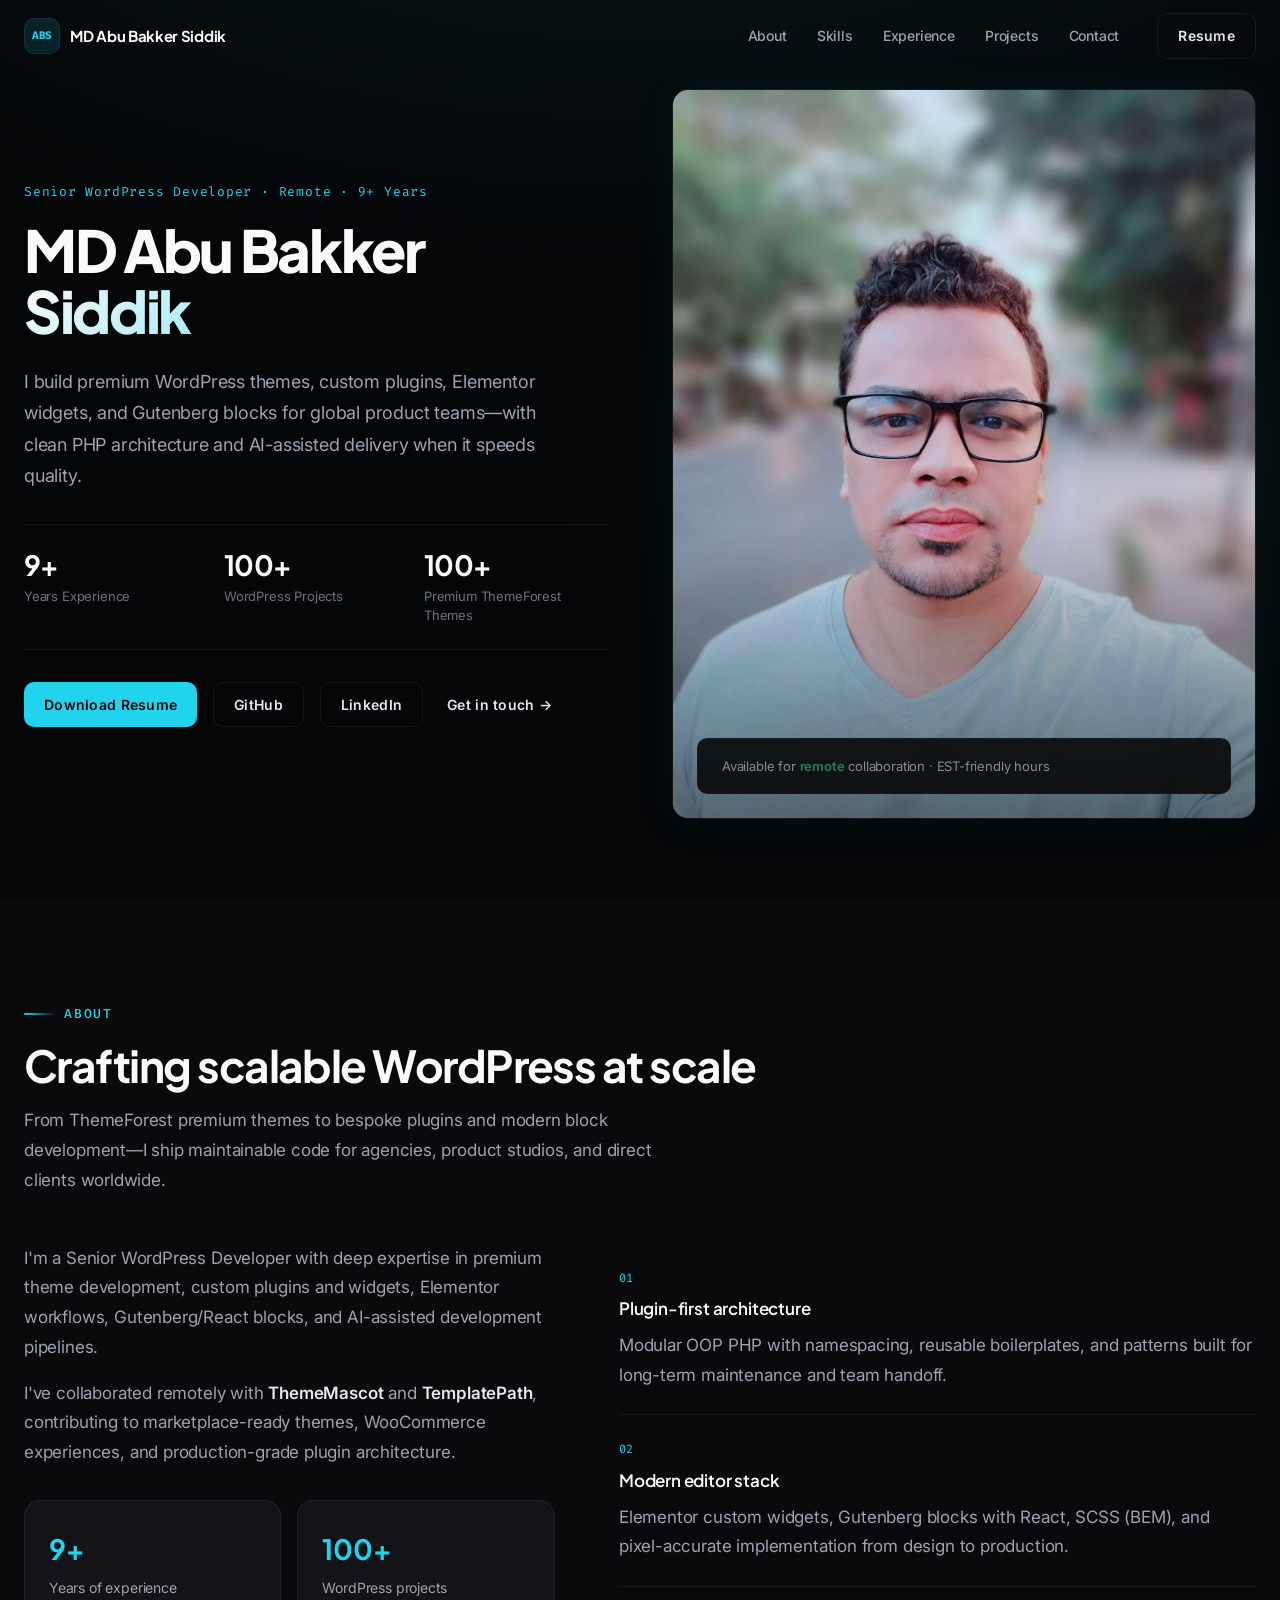
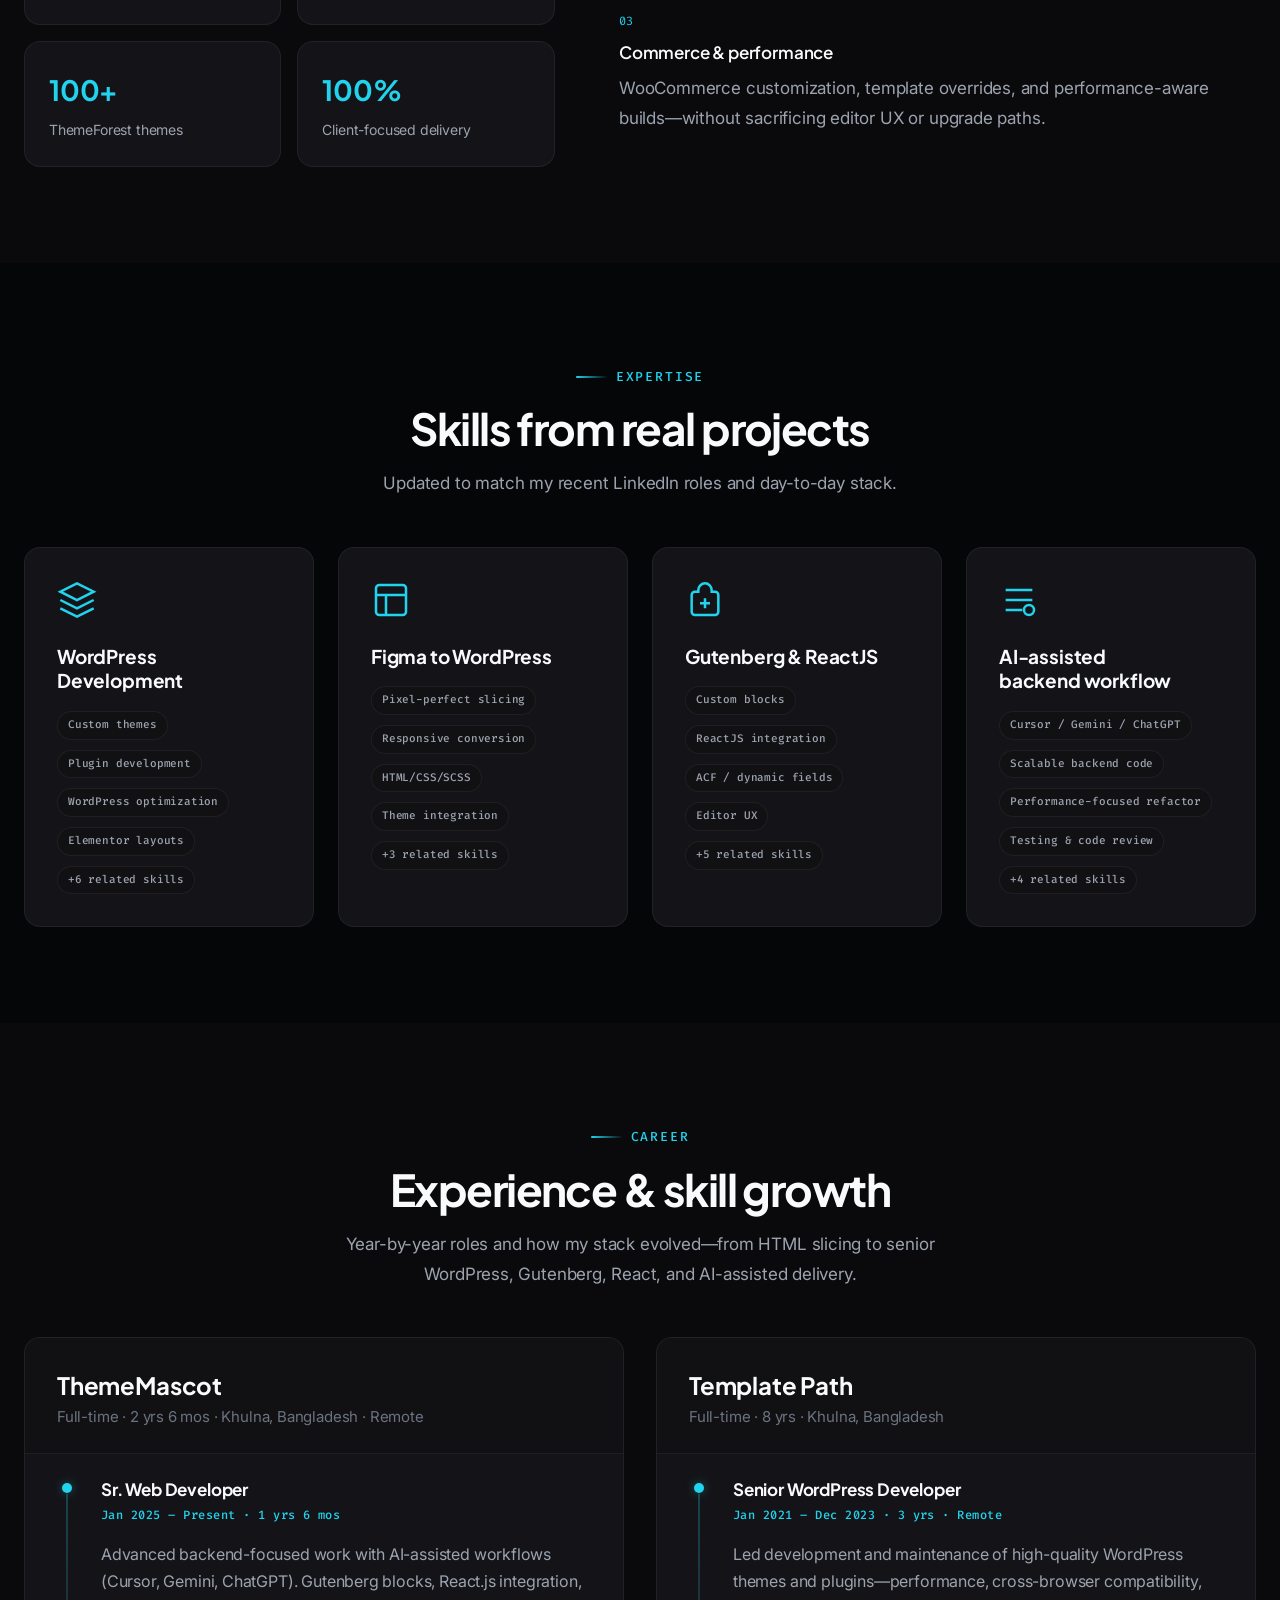
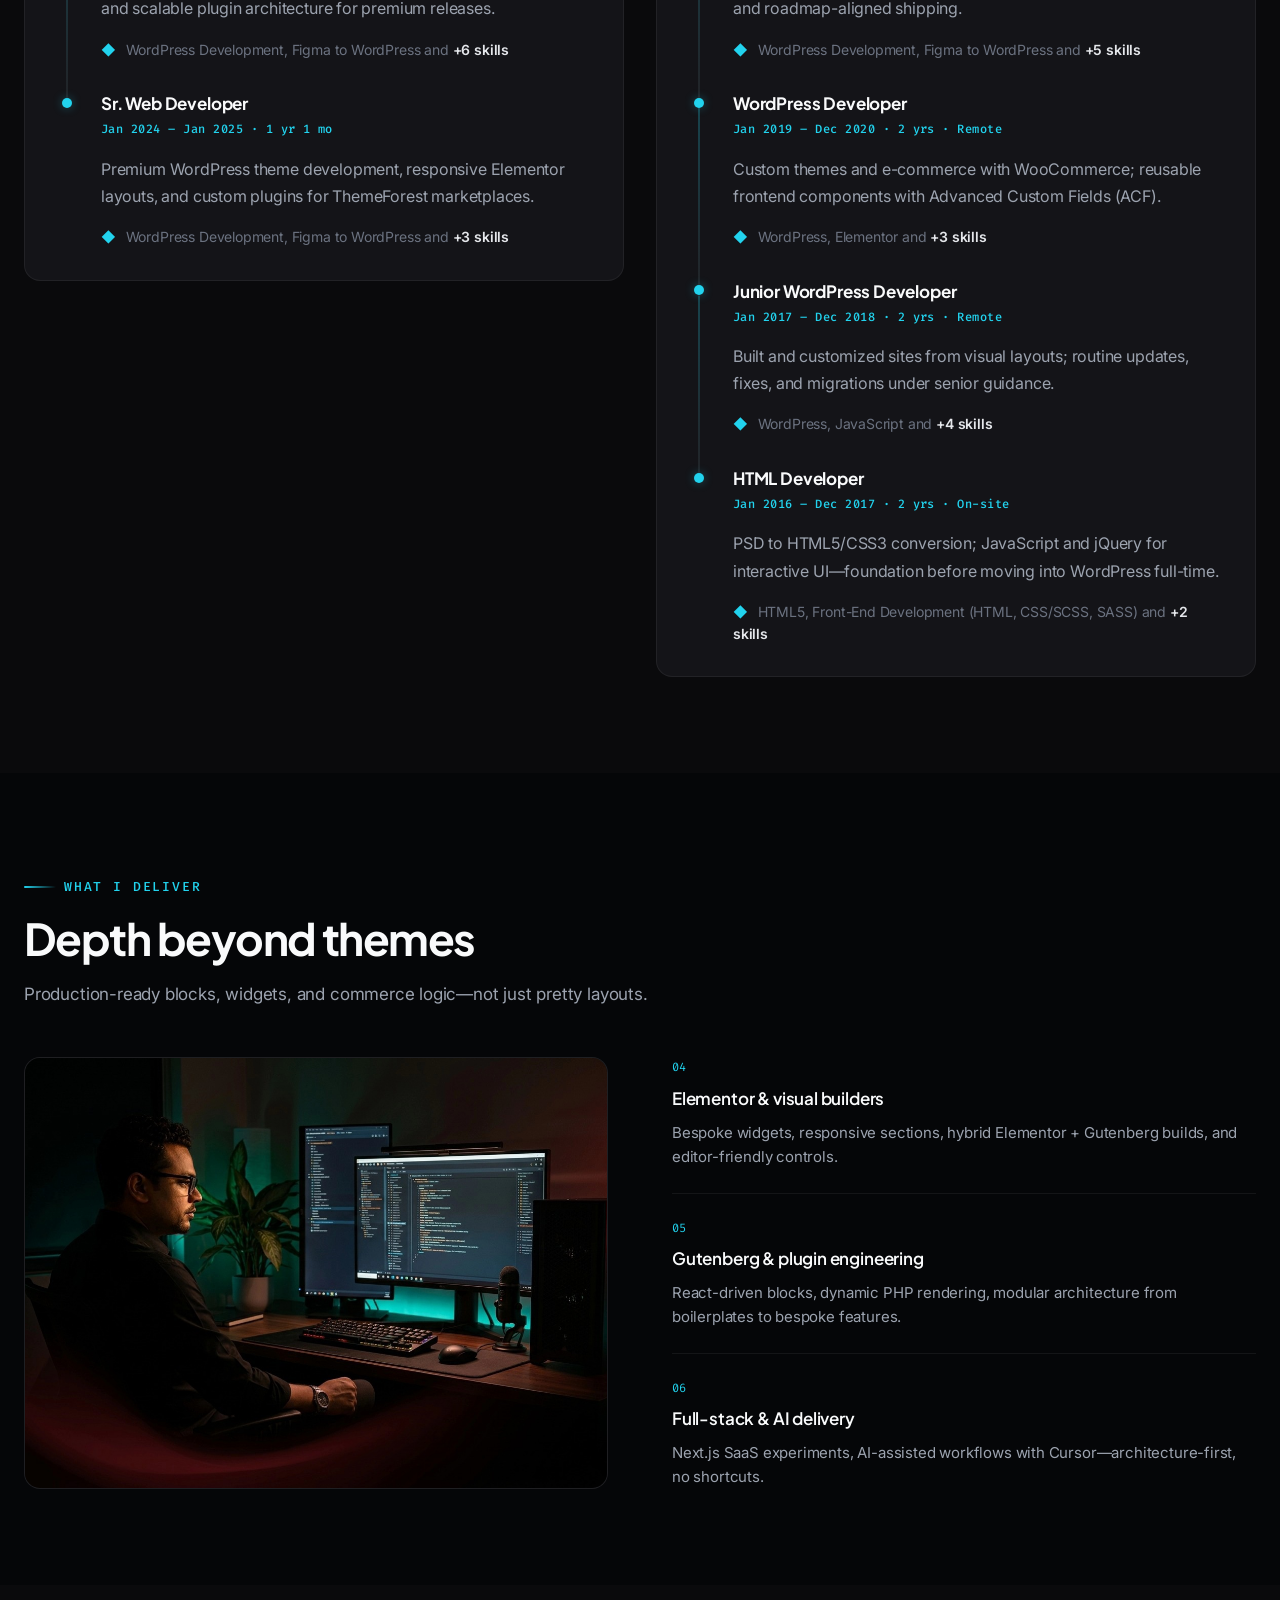
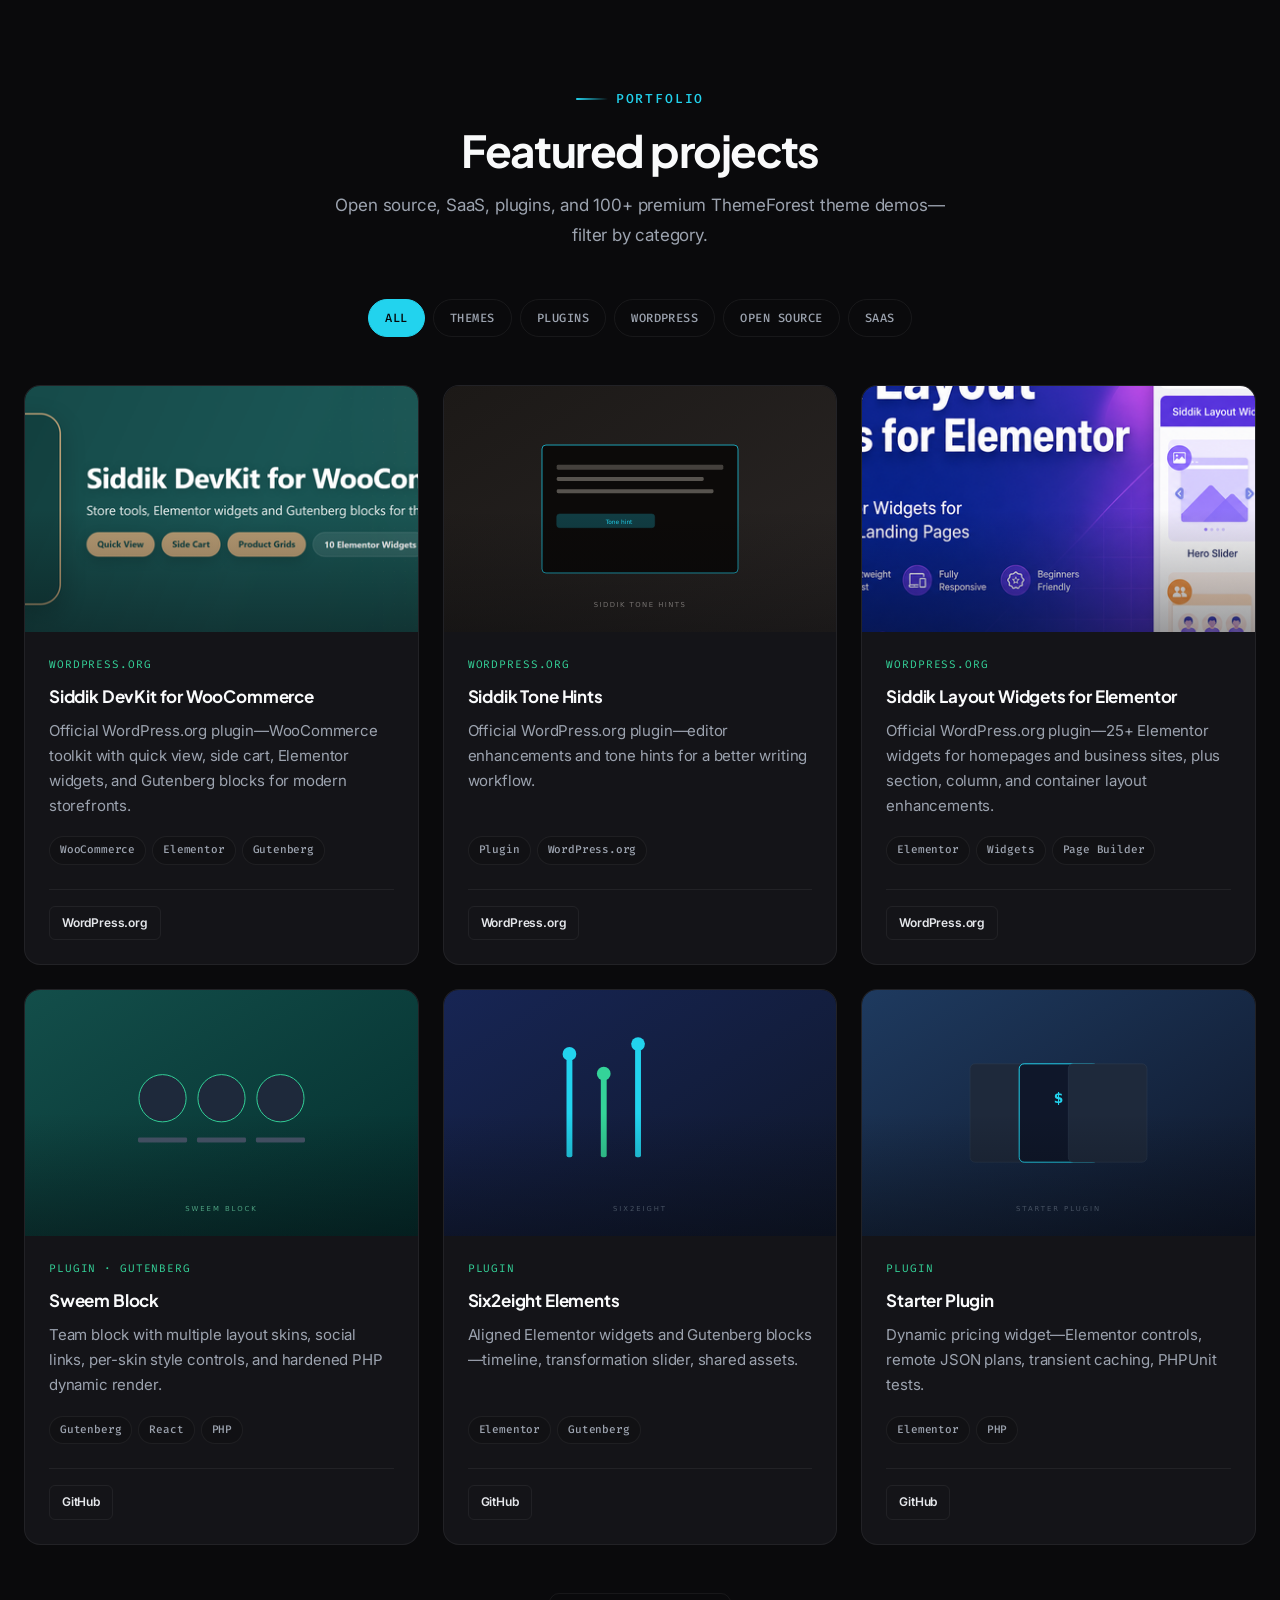
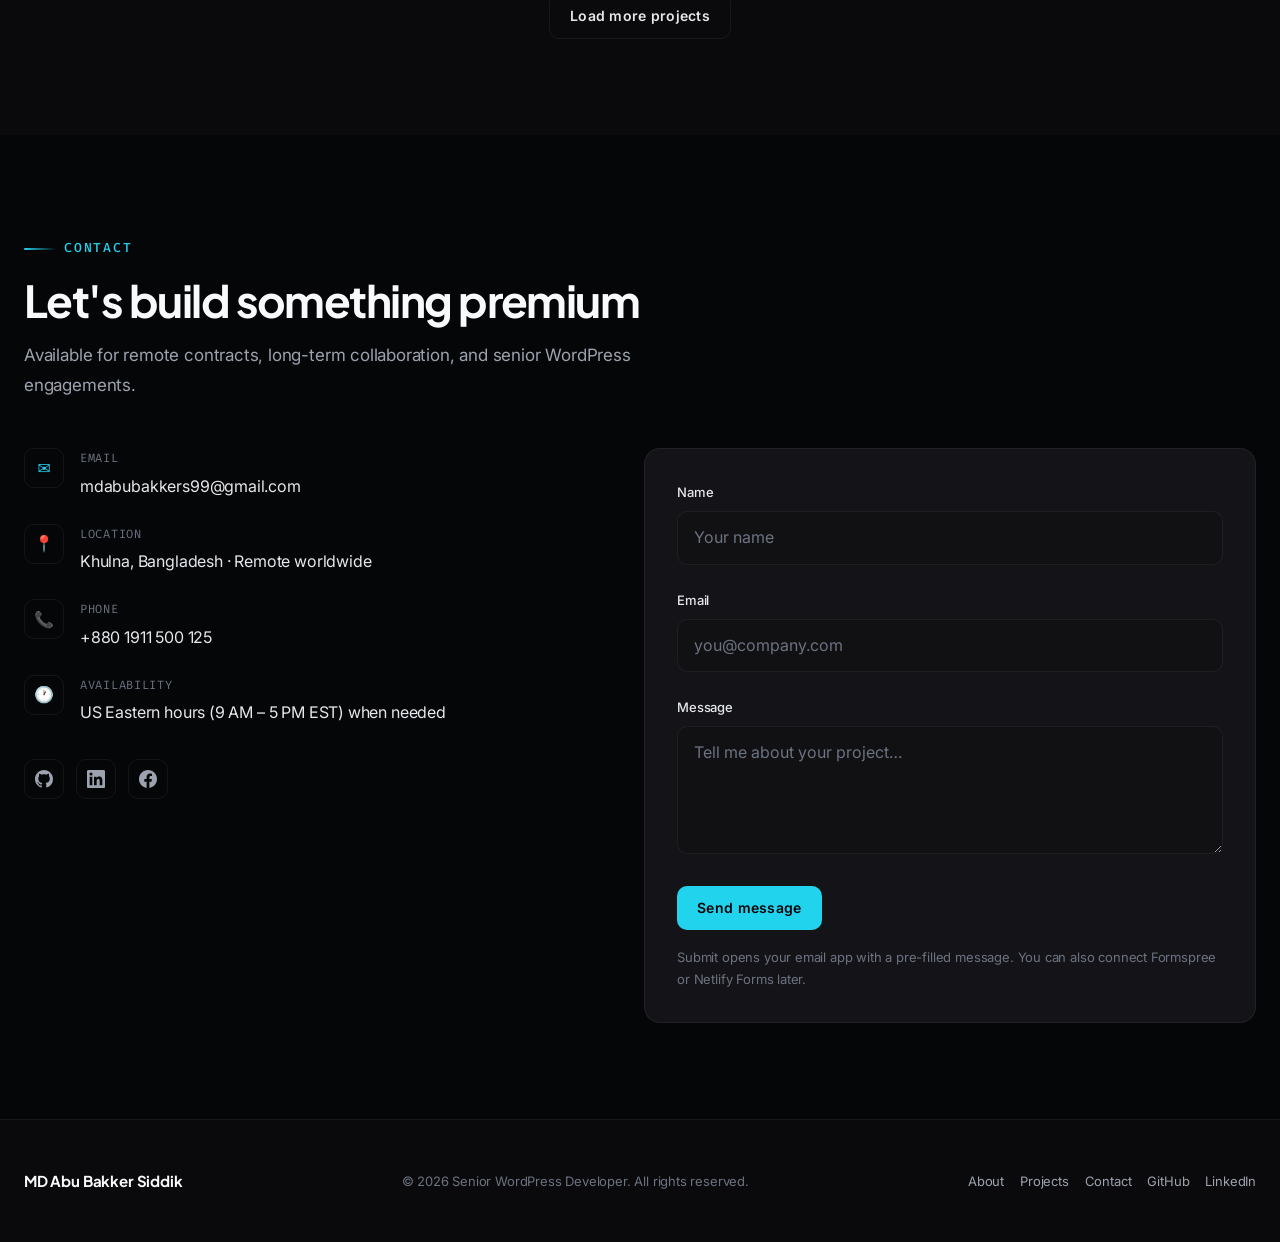
==== index.html @ f922fbb5 "ss" ====
<!DOCTYPE html>
<html lang="en">
<head>
  <meta charset="utf-8">
  <meta name="viewport" content="width=device-width, initial-scale=1">
  <meta name="description" content="MD Abu Bakker Siddik — Senior WordPress Developer with 9+ years experience. 100+ WordPress projects, 100+ Premium ThemeForest themes. Custom plugins, Elementor, Gutenberg, and AI-assisted workflows.">
  <title>MD Abu Bakker Siddik | Senior WordPress Developer</title>
  <link rel="icon" href="favicon.ico" sizes="32x32">
  <link rel="icon" href="assets/images/favicon.svg" type="image/svg+xml">
  <link rel="icon" href="assets/images/favicon-16.png" type="image/png" sizes="16x16">
  <link rel="icon" href="assets/images/favicon-32.png" type="image/png" sizes="32x32">
  <link rel="apple-touch-icon" href="assets/images/apple-touch-icon.png">
  <meta name="theme-color" content="#050608">

  <link rel="preconnect" href="https://fonts.googleapis.com">
  <link rel="preconnect" href="https://fonts.gstatic.com" crossorigin>
  <link href="https://fonts.googleapis.com/css2?family=Fira+Code:wght@400;500&family=Inter:wght@400;500;600;700&family=Plus+Jakarta+Sans:wght@600;700;800&display=swap" rel="stylesheet">

  <link href="assets/css/main.css" rel="stylesheet">
</head>
<body>

  <a href="#home" class="skip-link">Skip to content</a>

  <!-- Header -->
  <header class="site-header" id="site-header">
    <div class="container site-header__inner">
      <a href="#home" class="site-logo" aria-label="Home">
        <span class="site-logo__mark">ABS</span>
        <span class="site-logo__text">MD Abu Bakker Siddik</span>
      </a>

      <nav class="site-nav" id="site-nav" aria-label="Primary">
        <a href="#about" class="site-nav__link">About</a>
        <a href="#skills" class="site-nav__link">Skills</a>
        <a href="#experience" class="site-nav__link">Experience</a>
        <a href="#projects" class="site-nav__link">Projects</a>
        <a href="#contact" class="site-nav__link">Contact</a>
      </nav>

      <div class="site-header__actions">
        <a href="https://drive.google.com/file/d/18WDsPF3lMZN12eGSbxUBbyrsyRGCMiBX/view?usp=sharing" class="btn btn--outline site-header__resume" target="_blank" rel="noopener noreferrer">Resume</a>
        <button type="button" class="nav-toggle" id="nav-toggle" aria-label="Open menu" aria-expanded="false" aria-controls="mobile-nav">
          <span></span>
          <span></span>
          <span></span>
        </button>
      </div>
    </div>
  </header>

  <!-- Mobile navigation -->
  <div class="mobile-nav" id="mobile-nav" aria-hidden="true">
    <div class="mobile-nav__backdrop" id="mobile-nav-backdrop"></div>
    <nav class="mobile-nav__panel" aria-label="Mobile">
      <ul class="mobile-nav__list">
        <li><a href="#home" class="mobile-nav__link">Home</a></li>
        <li><a href="#about" class="mobile-nav__link">About</a></li>
        <li><a href="#skills" class="mobile-nav__link">Skills</a></li>
        <li><a href="#experience" class="mobile-nav__link">Experience</a></li>
        <li><a href="#projects" class="mobile-nav__link">Projects</a></li>
        <li><a href="#contact" class="mobile-nav__link">Contact</a></li>
      </ul>
      <div class="mobile-nav__cta">
        <a href="https://drive.google.com/file/d/18WDsPF3lMZN12eGSbxUBbyrsyRGCMiBX/view?usp=sharing" class="btn btn--primary" style="width:100%" target="_blank" rel="noopener noreferrer">Download Resume</a>
      </div>
    </nav>
  </div>

  <main>
    <!-- Hero -->
    <section class="hero section" id="home">
      <div class="container hero__grid">
        <div class="hero__content">
          <p class="hero__eyebrow">Senior WordPress Developer · Remote · 9+ Years</p>
          <h1 class="hero__title">
            MD Abu Bakker
            <span class="hero__title-accent">Siddik</span>
          </h1>
          <p class="hero__lead">
            I build premium WordPress themes, custom plugins, Elementor widgets, and Gutenberg blocks for global product teams—with clean PHP architecture and AI-assisted delivery when it speeds quality.
          </p>

          <div class="hero__stats" role="list">
            <div class="hero__stat" role="listitem">
              <div class="hero__stat-value">9+</div>
              <div class="hero__stat-label">Years Experience</div>
            </div>
            <div class="hero__stat" role="listitem">
              <div class="hero__stat-value">100+</div>
              <div class="hero__stat-label">WordPress Projects</div>
            </div>
            <div class="hero__stat" role="listitem">
              <div class="hero__stat-value">100+</div>
              <div class="hero__stat-label">Premium ThemeForest Themes</div>
            </div>
          </div>

          <div class="btn-group">
            <a href="https://drive.google.com/file/d/18WDsPF3lMZN12eGSbxUBbyrsyRGCMiBX/view?usp=sharing" class="btn btn--primary" target="_blank" rel="noopener noreferrer">Download Resume</a>
            <a href="https://github.com/Md-Abu-Bakker-Siddik" class="btn btn--outline" target="_blank" rel="noopener noreferrer">GitHub</a>
            <a href="https://www.linkedin.com/in/md-abu-bakker-siddik/" class="btn btn--outline" target="_blank" rel="noopener noreferrer">LinkedIn</a>
            <a href="#contact" class="btn btn--ghost">Get in touch →</a>
          </div>
        </div>

        <div class="hero__visual">
          <div class="hero__image-wrap">
            <img
              class="hero__image"
              src="assets/images/banner/md-abu-bakker-photo.png"
              alt="MD Abu Bakker Siddik — Senior WordPress Developer"
              width="480"
              height="600"
              fetchpriority="high"
            >
            <div class="hero__badge">
              Available for <strong>remote</strong> collaboration · EST-friendly hours
            </div>
          </div>
        </div>
      </div>
    </section>

    <!-- About -->
    <section class="section section--alt" id="about">
      <div class="container">
        <header class="section-header">
          <span class="section-eyebrow">About</span>
          <h2 class="section-title">Crafting scalable WordPress at scale</h2>
          <p class="section-desc">
            From ThemeForest premium themes to bespoke plugins and modern block development—I ship maintainable code for agencies, product studios, and direct clients worldwide.
          </p>
        </header>

        <div class="about-grid">
          <div>
            <p>
              I'm a Senior WordPress Developer with deep expertise in premium theme development, custom plugins and widgets, Elementor workflows, Gutenberg/React blocks, and AI-assisted development pipelines.
            </p>
            <p class="about-grid__para">
              I've collaborated remotely with <strong>ThemeMascot</strong> and <strong>TemplatePath</strong>, contributing to marketplace-ready themes, WooCommerce experiences, and production-grade plugin architecture.
            </p>
            <div class="about-stats">
              <div class="stat-card">
                <div class="stat-card__value">9+</div>
                <div class="stat-card__label">Years of experience</div>
              </div>
              <div class="stat-card">
                <div class="stat-card__value">100+</div>
                <div class="stat-card__label">WordPress projects</div>
              </div>
              <div class="stat-card">
                <div class="stat-card__value">100+</div>
                <div class="stat-card__label">ThemeForest themes</div>
              </div>
              <div class="stat-card">
                <div class="stat-card__value">100%</div>
                <div class="stat-card__label">Client-focused delivery</div>
              </div>
            </div>
          </div>

          <div class="value-list">
            <article class="value-item">
              <div class="value-item__num">01</div>
              <h3 class="value-item__title">Plugin-first architecture</h3>
              <p class="value-item__text">Modular OOP PHP with namespacing, reusable boilerplates, and patterns built for long-term maintenance and team handoff.</p>
            </article>
            <article class="value-item">
              <div class="value-item__num">02</div>
              <h3 class="value-item__title">Modern editor stack</h3>
              <p class="value-item__text">Elementor custom widgets, Gutenberg blocks with React, SCSS (BEM), and pixel-accurate implementation from design to production.</p>
            </article>
            <article class="value-item">
              <div class="value-item__num">03</div>
              <h3 class="value-item__title">Commerce & performance</h3>
              <p class="value-item__text">WooCommerce customization, template overrides, and performance-aware builds—without sacrificing editor UX or upgrade paths.</p>
            </article>
          </div>
        </div>
      </div>
    </section>

    <!-- Skills -->
    <section class="section" id="skills">
      <div class="container">
        <header class="section-header section-header--center">
          <span class="section-eyebrow">Expertise</span>
          <h2 class="section-title">Skills from real projects</h2>
          <p class="section-desc">Updated to match my recent LinkedIn roles and day-to-day stack.</p>
        </header>

        <div class="skills-grid">
          <article class="skill-card">
            <svg class="skill-card__icon" viewBox="0 0 24 24" fill="none" stroke="currentColor" stroke-width="1.5" aria-hidden="true"><path d="M12 2L2 7l10 5 10-5-10-5zM2 17l10 5 10-5M2 12l10 5 10-5"/></svg>
            <h3 class="skill-card__title">WordPress Development</h3>
            <ul class="skill-card__tags">
              <li><span class="tag">Custom themes</span></li>
              <li><span class="tag">Plugin development</span></li>
              <li><span class="tag">WordPress optimization</span></li>
              <li><span class="tag">Elementor layouts</span></li>
              <li><span class="tag">+6 related skills</span></li>
            </ul>
          </article>

          <article class="skill-card">
            <svg class="skill-card__icon" viewBox="0 0 24 24" fill="none" stroke="currentColor" stroke-width="1.5" aria-hidden="true"><rect x="3" y="3" width="18" height="18" rx="2"/><path d="M3 9h18M9 21V9"/></svg>
            <h3 class="skill-card__title">Figma to WordPress</h3>
            <ul class="skill-card__tags">
              <li><span class="tag">Pixel-perfect slicing</span></li>
              <li><span class="tag">Responsive conversion</span></li>
              <li><span class="tag">HTML/CSS/SCSS</span></li>
              <li><span class="tag">Theme integration</span></li>
              <li><span class="tag">+3 related skills</span></li>
            </ul>
          </article>

          <article class="skill-card">
            <svg class="skill-card__icon" viewBox="0 0 24 24" fill="none" stroke="currentColor" stroke-width="1.5" aria-hidden="true"><path d="M12 2a4 4 0 014 4v1h2a2 2 0 012 2v10a2 2 0 01-2 2H6a2 2 0 01-2-2V9a2 2 0 012-2h2V6a4 4 0 014-4z"/><path d="M9 14h6M12 11v6"/></svg>
            <h3 class="skill-card__title">Gutenberg & ReactJS</h3>
            <ul class="skill-card__tags">
              <li><span class="tag">Custom blocks</span></li>
              <li><span class="tag">ReactJS integration</span></li>
              <li><span class="tag">ACF / dynamic fields</span></li>
              <li><span class="tag">Editor UX</span></li>
              <li><span class="tag">+5 related skills</span></li>
            </ul>
          </article>

          <article class="skill-card">
            <svg class="skill-card__icon" viewBox="0 0 24 24" fill="none" stroke="currentColor" stroke-width="1.5" aria-hidden="true"><path d="M4 6h16M4 12h16M4 18h10"/><circle cx="18" cy="18" r="3"/></svg>
            <h3 class="skill-card__title">AI-assisted backend workflow</h3>
            <ul class="skill-card__tags">
              <li><span class="tag">Cursor / Gemini / ChatGPT</span></li>
              <li><span class="tag">Scalable backend code</span></li>
              <li><span class="tag">Performance-focused refactor</span></li>
              <li><span class="tag">Testing & code review</span></li>
              <li><span class="tag">+4 related skills</span></li>
            </ul>
          </article>
        </div>
      </div>
    </section>

    <!-- Experience -->
    <section class="section section--alt" id="experience">
      <div class="container">
        <header class="section-header section-header--center">
          <span class="section-eyebrow">Career</span>
          <h2 class="section-title">Experience &amp; skill growth</h2>
          <p class="section-desc">Year-by-year roles and how my stack evolved—from HTML slicing to senior WordPress, Gutenberg, React, and AI-assisted delivery.</p>
        </header>

        <div class="career-timeline">
          <article class="career-org">
            <header class="career-org__head">
              <h3 class="career-org__name">ThemeMascot</h3>
              <p class="career-org__summary">Full-time · 2 yrs 6 mos · Khulna, Bangladesh · Remote</p>
            </header>
            <div class="career-roles">
              <article class="career-role">
                <span class="career-role__marker" aria-hidden="true"></span>
                <div class="career-role__content">
                  <h4 class="career-role__title">Sr. Web Developer</h4>
                  <p class="career-role__dates">Jan 2025 – Present · 1 yrs 6 mos</p>
                  <p class="career-role__desc">Advanced backend-focused work with AI-assisted workflows (Cursor, Gemini, ChatGPT). Gutenberg blocks, React.js integration, and scalable plugin architecture for premium releases.</p>
                  <p class="career-role__skills"><span class="career-role__skills-mark" aria-hidden="true">◆</span> WordPress Development, Figma to WordPress and <strong>+6 skills</strong></p>
                </div>
              </article>
              <article class="career-role">
                <span class="career-role__marker" aria-hidden="true"></span>
                <div class="career-role__content">
                  <h4 class="career-role__title">Sr. Web Developer</h4>
                  <p class="career-role__dates">Jan 2024 – Jan 2025 · 1 yr 1 mo</p>
                  <p class="career-role__desc">Premium WordPress theme development, responsive Elementor layouts, and custom plugins for ThemeForest marketplaces.</p>
                  <p class="career-role__skills"><span class="career-role__skills-mark" aria-hidden="true">◆</span> WordPress Development, Figma to WordPress and <strong>+3 skills</strong></p>
                </div>
              </article>
            </div>
          </article>

          <article class="career-org">
            <header class="career-org__head">
              <h3 class="career-org__name">Template Path</h3>
              <p class="career-org__summary">Full-time · 8 yrs · Khulna, Bangladesh</p>
            </header>
            <div class="career-roles">
              <article class="career-role">
                <span class="career-role__marker" aria-hidden="true"></span>
                <div class="career-role__content">
                  <h4 class="career-role__title">Senior WordPress Developer</h4>
                  <p class="career-role__dates">Jan 2021 – Dec 2023 · 3 yrs · Remote</p>
                  <p class="career-role__desc">Led development and maintenance of high-quality WordPress themes and plugins—performance, cross-browser compatibility, and roadmap-aligned shipping.</p>
                  <p class="career-role__skills"><span class="career-role__skills-mark" aria-hidden="true">◆</span> WordPress Development, Figma to WordPress and <strong>+5 skills</strong></p>
                </div>
              </article>
              <article class="career-role">
                <span class="career-role__marker" aria-hidden="true"></span>
                <div class="career-role__content">
                  <h4 class="career-role__title">WordPress Developer</h4>
                  <p class="career-role__dates">Jan 2019 – Dec 2020 · 2 yrs · Remote</p>
                  <p class="career-role__desc">Custom themes and e-commerce with WooCommerce; reusable frontend components with Advanced Custom Fields (ACF).</p>
                  <p class="career-role__skills"><span class="career-role__skills-mark" aria-hidden="true">◆</span> WordPress, Elementor and <strong>+3 skills</strong></p>
                </div>
              </article>
              <article class="career-role">
                <span class="career-role__marker" aria-hidden="true"></span>
                <div class="career-role__content">
                  <h4 class="career-role__title">Junior WordPress Developer</h4>
                  <p class="career-role__dates">Jan 2017 – Dec 2018 · 2 yrs · Remote</p>
                  <p class="career-role__desc">Built and customized sites from visual layouts; routine updates, fixes, and migrations under senior guidance.</p>
                  <p class="career-role__skills"><span class="career-role__skills-mark" aria-hidden="true">◆</span> WordPress, JavaScript and <strong>+4 skills</strong></p>
                </div>
              </article>
              <article class="career-role">
                <span class="career-role__marker" aria-hidden="true"></span>
                <div class="career-role__content">
                  <h4 class="career-role__title">HTML Developer</h4>
                  <p class="career-role__dates">Jan 2016 – Dec 2017 · 2 yrs · On-site</p>
                  <p class="career-role__desc">PSD to HTML5/CSS3 conversion; JavaScript and jQuery for interactive UI—foundation before moving into WordPress full-time.</p>
                  <p class="career-role__skills"><span class="career-role__skills-mark" aria-hidden="true">◆</span> HTML5, Front-End Development (HTML, CSS/SCSS, SASS) and <strong>+2 skills</strong></p>
                </div>
              </article>
            </div>
          </article>
        </div>
      </div>
    </section>

    <!-- Expertise highlights -->
    <section class="section" id="expertise">
      <div class="container">
        <div class="expertise-grid">
          <header class="section-header section-header--compact expertise-grid__header">
            <span class="section-eyebrow">What I deliver</span>
            <h2 class="section-title">Depth beyond themes</h2>
            <p class="section-desc">Production-ready blocks, widgets, and commerce logic—not just pretty layouts.</p>
          </header>
          <figure class="expertise-visual">
            <img
              src="assets/images/banner/hero-developer-workstation.jpeg"
              alt="Developer workstation with dual monitors showing WordPress and block editor code"
              width="640"
              height="480"
              loading="lazy"
            >
          </figure>
          <div class="value-list">
            <article class="value-item">
              <div class="value-item__num">04</div>
              <h3 class="value-item__title">Elementor &amp; visual builders</h3>
              <p class="value-item__text">Bespoke widgets, responsive sections, hybrid Elementor + Gutenberg builds, and editor-friendly controls.</p>
            </article>
            <article class="value-item">
              <div class="value-item__num">05</div>
              <h3 class="value-item__title">Gutenberg &amp; plugin engineering</h3>
              <p class="value-item__text">React-driven blocks, dynamic PHP rendering, modular architecture from boilerplates to bespoke features.</p>
            </article>
            <article class="value-item">
              <div class="value-item__num">06</div>
              <h3 class="value-item__title">Full-stack &amp; AI delivery</h3>
              <p class="value-item__text">Next.js SaaS experiments, AI-assisted workflows with Cursor—architecture-first, no shortcuts.</p>
            </article>
          </div>
        </div>
      </div>
    </section>

    <!-- Projects -->
    <section class="section section--alt" id="projects">
      <div class="container container--wide">
        <header class="section-header section-header--center">
          <span class="section-eyebrow">Portfolio</span>
          <h2 class="section-title">Featured projects</h2>
          <p class="section-desc">Open source, SaaS, plugins, and 100+ premium ThemeForest theme demos—filter by category.</p>
        </header>

        <div class="filter-tabs" role="tablist" aria-label="Filter projects">
          <button type="button" class="filter-tabs__btn is-active" data-filter="all" role="tab" aria-selected="true">All</button>
          <button type="button" class="filter-tabs__btn" data-filter="themes" role="tab" aria-selected="false">Themes</button>
          <button type="button" class="filter-tabs__btn" data-filter="plugins" role="tab" aria-selected="false">Plugins</button>
          <button type="button" class="filter-tabs__btn" data-filter="wordpress" role="tab" aria-selected="false">WordPress</button>
          <button type="button" class="filter-tabs__btn" data-filter="opensource" role="tab" aria-selected="false">Open Source</button>
          <button type="button" class="filter-tabs__btn" data-filter="saas" role="tab" aria-selected="false">SaaS</button>
        </div>

        <div class="projects-grid" id="projects-grid">
          <article class="project-card" data-category="wordpress opensource plugins">
            <div class="project-card__thumb">
              <img src="assets/images/projects/siddik-devkit-woocommerce.png" alt="Siddik DevKit for WooCommerce WordPress plugin" loading="lazy" width="640" height="400">
            </div>
            <div class="project-card__body">
              <span class="project-card__category">WordPress.org</span>
              <h3 class="project-card__title">Siddik DevKit for WooCommerce</h3>
              <p class="project-card__desc">Official WordPress.org plugin—WooCommerce toolkit with quick view, side cart, Elementor widgets, and Gutenberg blocks for modern storefronts.</p>
              <ul class="project-card__tags">
                <li><span class="tag">WooCommerce</span></li>
                <li><span class="tag">Elementor</span></li>
                <li><span class="tag">Gutenberg</span></li>
              </ul>
              <div class="project-card__actions">
                <a href="https://wordpress.org/plugins/siddik-devkit-woocommerce/#description" class="project-card__link project-card__link--primary" target="_blank" rel="noopener noreferrer">WordPress.org</a>
              </div>
            </div>
          </article>

          <article class="project-card" data-category="wordpress opensource plugins">
            <div class="project-card__thumb">
              <img src="assets/images/projects/tone-hints.svg" alt="Siddik Tone Hints WordPress plugin" loading="lazy" width="640" height="400">
            </div>
            <div class="project-card__body">
              <span class="project-card__category">WordPress.org</span>
              <h3 class="project-card__title">Siddik Tone Hints</h3>
              <p class="project-card__desc">Official WordPress.org plugin—editor enhancements and tone hints for a better writing workflow.</p>
              <ul class="project-card__tags">
                <li><span class="tag">Plugin</span></li>
                <li><span class="tag">WordPress.org</span></li>
              </ul>
              <div class="project-card__actions">
                <a href="https://wordpress.org/plugins/siddik-tone-hints/#description" class="project-card__link project-card__link--primary" target="_blank" rel="noopener noreferrer">WordPress.org</a>
              </div>
            </div>
          </article>

          <article class="project-card" data-category="wordpress opensource plugins">
            <div class="project-card__thumb">
              <img src="assets/images/projects/siddik-layout-widgets-elementor.png" alt="Siddik Layout Widgets for Elementor WordPress plugin" loading="lazy" width="640" height="400">
            </div>
            <div class="project-card__body">
              <span class="project-card__category">WordPress.org</span>
              <h3 class="project-card__title">Siddik Layout Widgets for Elementor</h3>
              <p class="project-card__desc">Official WordPress.org plugin—25+ Elementor widgets for homepages and business sites, plus section, column, and container layout enhancements.</p>
              <ul class="project-card__tags">
                <li><span class="tag">Elementor</span></li>
                <li><span class="tag">Widgets</span></li>
                <li><span class="tag">Page Builder</span></li>
              </ul>
              <div class="project-card__actions">
                <a href="https://wordpress.org/plugins/siddik-layout-widgets-elementor/#description" class="project-card__link project-card__link--primary" target="_blank" rel="noopener noreferrer">WordPress.org</a>
              </div>
            </div>
          </article>

          <article class="project-card" data-category="wordpress opensource plugins">
            <div class="project-card__thumb">
              <img src="assets/images/projects/sweem-block.svg" alt="Sweem Block — Gutenberg team block" loading="lazy" width="640" height="400">
            </div>
            <div class="project-card__body">
              <span class="project-card__category">Plugin · Gutenberg</span>
              <h3 class="project-card__title">Sweem Block</h3>
              <p class="project-card__desc">Team block with multiple layout skins, social links, per-skin style controls, and hardened PHP dynamic render.</p>
              <ul class="project-card__tags">
                <li><span class="tag">Gutenberg</span></li>
                <li><span class="tag">React</span></li>
                <li><span class="tag">PHP</span></li>
              </ul>
              <div class="project-card__actions">
                <a href="https://github.com/Md-Abu-Bakker-Siddik/sweem-block" class="project-card__link" target="_blank" rel="noopener noreferrer">GitHub</a>
              </div>
            </div>
          </article>

          <article class="project-card" data-category="wordpress opensource plugins">
            <div class="project-card__thumb">
              <img src="assets/images/projects/six2eight.svg" alt="Six2eight Elements plugin" loading="lazy" width="640" height="400">
            </div>
            <div class="project-card__body">
              <span class="project-card__category">Plugin</span>
              <h3 class="project-card__title">Six2eight Elements</h3>
              <p class="project-card__desc">Aligned Elementor widgets and Gutenberg blocks—timeline, transformation slider, shared assets.</p>
              <ul class="project-card__tags">
                <li><span class="tag">Elementor</span></li>
                <li><span class="tag">Gutenberg</span></li>
              </ul>
              <div class="project-card__actions">
                <a href="https://github.com/Md-Abu-Bakker-Siddik/six2eight-elements" class="project-card__link" target="_blank" rel="noopener noreferrer">GitHub</a>
              </div>
            </div>
          </article>

          <article class="project-card" data-category="wordpress opensource plugins">
            <div class="project-card__thumb">
              <img src="assets/images/projects/starter-plugin.svg" alt="Starter Plugin — Elementor pricing widget" loading="lazy" width="640" height="400">
            </div>
            <div class="project-card__body">
              <span class="project-card__category">Plugin</span>
              <h3 class="project-card__title">Starter Plugin</h3>
              <p class="project-card__desc">Dynamic pricing widget—Elementor controls, remote JSON plans, transient caching, PHPUnit tests.</p>
              <ul class="project-card__tags">
                <li><span class="tag">Elementor</span></li>
                <li><span class="tag">PHP</span></li>
              </ul>
              <div class="project-card__actions">
                <a href="https://github.com/Md-Abu-Bakker-Siddik/starter-plugin" class="project-card__link" target="_blank" rel="noopener noreferrer">GitHub</a>
              </div>
            </div>
          </article>

          <article class="project-card" data-category="wordpress opensource plugins">
            <div class="project-card__thumb">
              <img src="assets/images/projects/wp-team.svg" alt="WP Team showcase plugin" loading="lazy" width="640" height="400">
            </div>
            <div class="project-card__body">
              <span class="project-card__category">Plugin</span>
              <h3 class="project-card__title">WP Team</h3>
              <p class="project-card__desc">Team showcase tooling—structured layouts for meet-the-team sections across WordPress sites.</p>
              <ul class="project-card__tags">
                <li><span class="tag">WordPress</span></li>
                <li><span class="tag">UI</span></li>
              </ul>
              <div class="project-card__actions">
                <a href="https://github.com/Md-Abu-Bakker-Siddik/wp-team" class="project-card__link" target="_blank" rel="noopener noreferrer">GitHub</a>
              </div>
            </div>
          </article>

          <article class="project-card" data-category="saas opensource">
            <div class="project-card__thumb">
              <img src="assets/images/projects/smartcv-ai.svg" alt="SmartCV AI — resume builder SaaS" loading="lazy" width="640" height="400">
            </div>
            <div class="project-card__body">
              <span class="project-card__category">SaaS · Next.js</span>
              <h3 class="project-card__title">SmartCV AI</h3>
              <p class="project-card__desc">Portfolio-grade SaaS: resumes, ATS scoring, auth, dashboard, and PDF export—production patterns on modern stack.</p>
              <ul class="project-card__tags">
                <li><span class="tag">Next.js</span></li>
                <li><span class="tag">Supabase</span></li>
                <li><span class="tag">TypeScript</span></li>
              </ul>
              <div class="project-card__actions">
                <a href="https://smartcv-ai-beige.vercel.app/" class="project-card__link project-card__link--primary" target="_blank" rel="noopener noreferrer">Live demo</a>
                <a href="https://github.com/Md-Abu-Bakker-Siddik/smartcv-ai" class="project-card__link" target="_blank" rel="noopener noreferrer">GitHub</a>
              </div>
            </div>
          </article>

          <article class="project-card" data-category="saas opensource">
            <div class="project-card__thumb">
              <img src="assets/images/projects/vibe-ui.svg" alt="Vibe UI SaaS — AI UI generator" loading="lazy" width="640" height="400">
            </div>
            <div class="project-card__body">
              <span class="project-card__category">SaaS · AI</span>
              <h3 class="project-card__title">Vibe UI SaaS</h3>
              <p class="project-card__desc">Prompt-to-UI generator: plain-English prompts become Tailwind React JSX with live preview and AI provider support.</p>
              <ul class="project-card__tags">
                <li><span class="tag">Next.js</span></li>
                <li><span class="tag">AI</span></li>
                <li><span class="tag">Tailwind</span></li>
              </ul>
              <div class="project-card__actions">
                <a href="https://vibe-ui-saas.vercel.app/" class="project-card__link project-card__link--primary" target="_blank" rel="noopener noreferrer">Live demo</a>
                <a href="https://github.com/Md-Abu-Bakker-Siddik/vibe-ui-saas" class="project-card__link" target="_blank" rel="noopener noreferrer">GitHub</a>
              </div>
            </div>
          </article>
        </div>

        <div class="projects-load-more" id="themes-load-more-wrap" hidden>
          <button type="button" class="btn btn--outline" id="themes-load-more-btn">Load more projects</button>
        </div>
      </div>
    </section>

    <!-- Contact -->
    <section class="section" id="contact">
      <div class="container">
        <header class="section-header">
          <span class="section-eyebrow">Contact</span>
          <h2 class="section-title">Let's build something premium</h2>
          <p class="section-desc">Available for remote contracts, long-term collaboration, and senior WordPress engagements.</p>
        </header>

        <div class="contact-grid">
          <div class="contact-info">
            <div class="contact-info__item">
              <div class="contact-info__icon" aria-hidden="true">✉</div>
              <div>
                <div class="contact-info__label">Email</div>
                <div class="contact-info__value">
                  <a href="mailto:mdabubakkers99@gmail.com">mdabubakkers99@gmail.com</a>
                </div>
              </div>
            </div>
            <div class="contact-info__item">
              <div class="contact-info__icon" aria-hidden="true">📍</div>
              <div>
                <div class="contact-info__label">Location</div>
                <div class="contact-info__value">Khulna, Bangladesh · Remote worldwide</div>
              </div>
            </div>
            <div class="contact-info__item">
              <div class="contact-info__icon" aria-hidden="true">📞</div>
              <div>
                <div class="contact-info__label">Phone</div>
                <div class="contact-info__value">
                  <a href="tel:+8801911500125">+880 1911 500 125</a>
                </div>
              </div>
            </div>
            <div class="contact-info__item">
              <div class="contact-info__icon" aria-hidden="true">🕐</div>
              <div>
                <div class="contact-info__label">Availability</div>
                <div class="contact-info__value">US Eastern hours (9 AM – 5 PM EST) when needed</div>
              </div>
            </div>

            <div class="social-row" aria-label="Social links">
              <a href="https://github.com/Md-Abu-Bakker-Siddik" class="social-row__link" aria-label="GitHub" target="_blank" rel="noopener noreferrer">
                <svg viewBox="0 0 24 24" fill="currentColor" aria-hidden="true"><path d="M12 0C5.37 0 0 5.37 0 12c0 5.31 3.435 9.795 8.205 11.385.6.105.825-.255.825-.57 0-.285-.015-1.23-.015-2.235-3.015.555-3.795-.735-4.035-1.41-.135-.345-.72-1.41-1.23-1.695-.42-.225-1.02-.78-.015-.795.945-.015 1.62.87 1.845 1.23 1.08 1.815 2.805 1.305 3.495.99.105-.78.42-1.305.765-1.605-2.67-.3-5.46-1.335-5.46-5.925 0-1.305.465-2.385 1.23-3.225-.12-.3-.54-1.53.12-3.18 0 0 1.005-.315 3.3 1.23.96-.27 1.98-.405 3-.405s2.04.135 3 .405c2.295-1.56 3.3-1.23 3.3-1.23.66 1.65.24 2.88.12 3.18.765.84 1.23 1.905 1.23 3.225 0 4.605-2.805 5.625-5.475 5.925.435.375.81 1.095.81 2.22 0 1.605-.015 2.895-.015 3.3 0 .315.225.69.825.57A12.02 12.02 0 0024 12c0-6.63-5.37-12-12-12z"/></svg>
              </a>
              <a href="https://www.linkedin.com/in/md-abu-bakker-siddik/" class="social-row__link" aria-label="LinkedIn" target="_blank" rel="noopener noreferrer">
                <svg viewBox="0 0 24 24" fill="currentColor" aria-hidden="true"><path d="M20.447 20.452h-3.554v-5.569c0-1.328-.027-3.037-1.852-3.037-1.853 0-2.136 1.445-2.136 2.939v5.667H9.351V9h3.414v1.561h.046c.477-.9 1.637-1.85 3.37-1.85 3.601 0 4.267 2.37 4.267 5.455v6.286zM5.337 7.433a2.062 2.062 0 01-2.063-2.065 2.064 2.064 0 114.127 0 2.063 2.063 0 01-2.064 2.065zm1.782 13.019H3.555V9h3.564v11.452zM22.225 0H1.771C.792 0 0 .774 0 1.729v20.542C0 23.227.792 24 1.771 24h20.451C23.2 24 24 23.227 24 22.271V1.729C24 .774 23.2 0 22.222 0h.003z"/></svg>
              </a>
              <a href="https://www.facebook.com/sany.khulna/" class="social-row__link" aria-label="Facebook" target="_blank" rel="noopener noreferrer">
                <svg viewBox="0 0 24 24" fill="currentColor" aria-hidden="true"><path d="M24 12.073c0-6.627-5.373-12-12-12s-12 5.373-12 12c0 5.99 4.388 10.954 10.125 11.854v-8.385H7.078v-3.47h3.047V9.43c0-3.007 1.792-4.669 4.533-4.669 1.312 0 2.686.235 2.686.235v2.953H15.83c-1.491 0-1.956.925-1.956 1.874v2.25h3.328l-.532 3.47h-2.796v8.385C19.612 23.027 24 18.062 24 12.073z"/></svg>
              </a>
            </div>
          </div>

          <form class="contact-form" id="contact-form" action="mailto:mdabubakkers99@gmail.com" method="post" enctype="text/plain" novalidate>
            <div class="contact-form__group">
              <label class="contact-form__label" for="name">Name</label>
              <input class="contact-form__input" type="text" id="name" name="name" placeholder="Your name" required autocomplete="name">
            </div>
            <div class="contact-form__group">
              <label class="contact-form__label" for="email">Email</label>
              <input class="contact-form__input" type="email" id="email" name="email" placeholder="you@company.com" required autocomplete="email">
            </div>
            <div class="contact-form__group">
              <label class="contact-form__label" for="message">Message</label>
              <textarea class="contact-form__textarea" id="message" name="message" placeholder="Tell me about your project…" required></textarea>
            </div>
            <button type="submit" class="btn btn--primary">Send message</button>
            <p class="contact-form__note">Submit opens your email app with a pre-filled message. You can also connect Formspree or Netlify Forms later.</p>
          </form>
        </div>
      </div>
    </section>
  </main>

  <footer class="site-footer">
    <div class="container site-footer__inner">
      <div class="site-footer__brand">MD Abu Bakker Siddik</div>
      <p class="site-footer__copy">&copy; 2026 Senior WordPress Developer. All rights reserved.</p>
      <nav class="site-footer__links" aria-label="Footer">
        <a href="#about">About</a>
        <a href="#projects">Projects</a>
        <a href="#contact">Contact</a>
        <a href="https://github.com/Md-Abu-Bakker-Siddik" target="_blank" rel="noopener noreferrer">GitHub</a>
        <a href="https://www.linkedin.com/in/md-abu-bakker-siddik/" target="_blank" rel="noopener noreferrer">LinkedIn</a>
      </nav>
    </div>
  </footer>

  <button type="button" class="scroll-top" id="scroll-top" aria-label="Scroll to top">
    <svg viewBox="0 0 24 24" fill="none" stroke="currentColor" stroke-width="2" aria-hidden="true"><path d="M12 19V5M5 12l7-7 7 7"/></svg>
  </button>

  <script src="assets/js/themes-data.js" defer></script>
  <script src="assets/js/main.js" defer></script>
</body>
</html>
---- assets/css/main.css ----
:root {
  --color-bg-deep: #050608;
  --color-bg-base: #0a0a0c;
  --color-bg-elevated: #111114;
  --color-bg-card: #141418;
  --color-bg-card-hover: #1a1a20;
  --color-text-muted: #6b7280;
  --color-text: #9ca3af;
  --color-text-strong: #e5e7eb;
  --color-text-heading: #f9fafb;
  --color-accent: #22d3ee;
  --color-accent-dim: rgba(34, 211, 238, 0.12);
  --color-accent-glow: rgba(34, 211, 238, 0.35);
  --color-accent-secondary: #34d399;
  --color-border: rgba(255, 255, 255, 0.06);
  --color-border-hover: rgba(34, 211, 238, 0.25);
  --shadow-card: 0 4px 24px rgba(0, 0, 0, 0.4);
  --shadow-glow: 0 0 40px rgba(34, 211, 238, 0.08);
  --text-font: "Inter", system-ui, sans-serif;
  --title-font: "Plus Jakarta Sans", system-ui, sans-serif;
  --font-body: var(--text-font);
  --font-display: var(--title-font);
  --font-mono: "Fira Code", ui-monospace, monospace;
  --space-xs: 0.25rem;
  --space-sm: 0.5rem;
  --space-md: 1rem;
  --space-lg: 1.5rem;
  --space-xl: 2rem;
  --space-2xl: 3rem;
  --space-3xl: 4rem;
  --space-section: clamp(4rem, 8vw, 6rem);
  --container-max: 80rem;
  --container-wide: 96rem;
  --header-height: 4.5rem;
  --radius-sm: 0.375rem;
  --radius-md: 0.625rem;
  --radius-lg: 1rem;
  --radius-full: 9999px;
  --ease-out: cubic-bezier(0.22, 1, 0.36, 1);
  --duration-fast: 0.2s;
  --duration-normal: 0.35s;
}

*,
*::before,
*::after {
  box-sizing: border-box;
  margin: 0;
  padding: 0;
}

html {
  scroll-behavior: smooth;
  -webkit-text-size-adjust: 100%;
}

body {
  min-height: 100vh;
  overflow-x: hidden;
  background: var(--color-bg-deep);
  color: var(--color-text);
  font-family: var(--font-body);
  font-size: 1rem;
  line-height: 1.7;
  font-weight: 400;
  letter-spacing: -0.011em;
  -webkit-font-smoothing: antialiased;
  -moz-osx-font-smoothing: grayscale;
  text-rendering: optimizeLegibility;
}

img,
picture,
video,
svg {
  display: block;
  max-width: 100%;
  height: auto;
}

a {
  color: inherit;
  text-decoration: none;
}

button {
  font: inherit;
  cursor: pointer;
  border: none;
  background: none;
}

ul,
ol {
  list-style: none;
}

input,
textarea {
  font: inherit;
  color: inherit;
}

:focus-visible {
  outline: 2px solid var(--color-accent);
  outline-offset: 3px;
}

::selection {
  background: var(--color-accent-dim);
  color: var(--color-text-heading);
}

.section-eyebrow {
  display: inline-flex;
  align-items: center;
  gap: var(--space-sm);
  font-family: var(--font-mono);
  font-size: 0.8125rem;
  font-weight: 500;
  letter-spacing: 0.14em;
  text-transform: uppercase;
  color: var(--color-accent);
  margin-bottom: var(--space-md);
}
.section-eyebrow::before {
  content: "";
  width: 2rem;
  height: 2px;
  background: linear-gradient(90deg, var(--color-accent), transparent);
  border-radius: 1px;
}

.section-title {
  font-family: var(--font-display);
  font-size: clamp(2rem, 4vw + 0.5rem, 2.75rem);
  font-weight: 700;
  line-height: 1.12;
  color: var(--color-text-heading);
  letter-spacing: -0.035em;
  text-wrap: balance;
}

.section-desc {
  margin-top: var(--space-md);
  max-width: 40rem;
  font-family: var(--font-body);
  font-size: 1.0625rem;
  line-height: 1.75;
  color: var(--color-text);
  font-weight: 400;
  letter-spacing: -0.011em;
}

.section-header {
  margin-bottom: var(--space-2xl);
}
.section-header--compact {
  margin-bottom: 0;
}
.section-header--center {
  text-align: center;
}
.section-header--center .section-desc {
  margin-left: auto;
  margin-right: auto;
}

.value-item__title {
  text-wrap: balance;
}
.value-item__text {
  font-size: 1rem;
  line-height: 1.7;
}

.container {
  width: 100%;
  max-width: var(--container-max);
  margin-inline: auto;
  padding-inline: clamp(1rem, 4vw, 1.5rem);
}

.container--wide {
  max-width: var(--container-wide);
}

.section {
  padding-block: var(--space-section);
  position: relative;
}

.section--alt {
  background: var(--color-bg-base);
}

.skip-link {
  position: absolute;
  top: -100%;
  left: var(--space-md);
  z-index: 9999;
  padding: var(--space-sm) var(--space-md);
  background: var(--color-accent);
  color: var(--color-bg-deep);
  font-weight: 600;
  border-radius: var(--radius-sm);
}
.skip-link:focus {
  top: var(--space-md);
}

.btn {
  display: inline-flex;
  align-items: center;
  justify-content: center;
  gap: 0.5rem;
  min-height: 2.75rem;
  padding: 0.625rem 1.25rem;
  font-family: var(--font-body);
  font-size: 0.875rem;
  font-weight: 600;
  letter-spacing: 0.02em;
  border-radius: var(--radius-md);
  transition: color var(--duration-fast) var(--ease-out), background var(--duration-fast) var(--ease-out), border-color var(--duration-fast) var(--ease-out), box-shadow var(--duration-fast) var(--ease-out), transform var(--duration-fast) var(--ease-out);
}
.btn:active {
  transform: scale(0.98);
}
.btn--primary {
  background: var(--color-accent);
  color: var(--color-bg-deep);
}
.btn--primary:hover {
  box-shadow: 0 0 24px var(--color-accent-glow);
}
.btn--outline {
  border: 1px solid var(--color-border);
  color: var(--color-text-strong);
}
.btn--outline:hover {
  border-color: var(--color-border-hover);
  color: var(--color-accent);
}
.btn--ghost {
  color: var(--color-text-strong);
  padding-inline: 0.5rem;
}
.btn--ghost:hover {
  color: var(--color-accent);
}
.btn__icon {
  width: 1rem;
  height: 1rem;
  flex-shrink: 0;
}

.btn-group {
  display: flex;
  flex-wrap: wrap;
  gap: var(--space-md);
}

.site-header {
  position: fixed;
  top: 0;
  left: 0;
  right: 0;
  z-index: 1000;
  height: var(--header-height);
  transition: background var(--duration-normal) var(--ease-out), border-color var(--duration-normal) var(--ease-out), backdrop-filter var(--duration-normal) var(--ease-out);
}
.site-header.is-scrolled {
  background: rgba(5, 6, 8, 0.85);
  backdrop-filter: blur(12px);
  border-bottom: 1px solid var(--color-border);
}

.site-header__inner {
  display: flex;
  align-items: center;
  justify-content: space-between;
  height: var(--header-height);
  gap: var(--space-md);
}
@media (min-width: 768px) {
  .site-header__inner {
    gap: var(--space-lg);
  }
}

.site-logo {
  display: flex;
  align-items: center;
  gap: 0.625rem;
  min-width: 0;
  flex: 1 1 auto;
  font-family: var(--font-display);
  font-weight: 700;
  font-size: 0.9375rem;
  color: var(--color-text-heading);
  letter-spacing: -0.02em;
}
@media (max-width: 479px) {
  .site-logo {
    flex: 0 0 auto;
  }
}
.site-logo__mark {
  display: flex;
  align-items: center;
  justify-content: center;
  flex-shrink: 0;
  width: 2.25rem;
  height: 2.25rem;
  border-radius: var(--radius-md);
  border: 1px solid var(--color-border);
  font-family: var(--font-mono);
  font-size: 0.6875rem;
  color: var(--color-accent);
  background: var(--color-accent-dim);
}
.site-logo__text {
  min-width: 0;
  white-space: nowrap;
  overflow: hidden;
  text-overflow: ellipsis;
}
@media (max-width: 639px) {
  .site-logo__text {
    position: absolute;
    width: 1px;
    height: 1px;
    padding: 0;
    margin: -1px;
    overflow: hidden;
    clip: rect(0, 0, 0, 0);
    white-space: nowrap;
    border: 0;
  }
}

.site-nav {
  display: none;
  align-items: center;
  gap: 0.125rem;
}
@media (min-width: 992px) {
  .site-nav {
    display: flex;
  }
}
.site-nav__link {
  padding: 0.5rem 0.875rem;
  font-size: 0.875rem;
  font-weight: 500;
  color: var(--color-text);
  border-radius: var(--radius-sm);
  transition: color var(--duration-fast) var(--ease-out);
}
.site-nav__link:hover, .site-nav__link.is-active {
  color: var(--color-text-heading);
}
.site-nav__link.is-active {
  color: var(--color-accent);
}

.site-header__actions {
  display: flex;
  align-items: center;
  gap: 0.5rem;
  flex-shrink: 0;
  margin-left: auto;
}
@media (min-width: 768px) {
  .site-header__actions {
    gap: var(--space-md);
  }
}

@media (max-width: 479px) {
  .site-header__resume {
    display: none;
  }
}
@media (min-width: 480px) and (max-width: 639px) {
  .site-header__resume {
    min-height: 2.25rem;
    padding: 0.375rem 0.75rem;
    font-size: 0.8125rem;
  }
}

.nav-toggle {
  display: flex;
  flex-direction: column;
  justify-content: center;
  gap: 5px;
  width: 2.5rem;
  height: 2.5rem;
  padding: 0.5rem;
  border-radius: var(--radius-sm);
  border: 1px solid var(--color-border);
  flex-shrink: 0;
}
@media (min-width: 992px) {
  .nav-toggle {
    display: none;
  }
}
.nav-toggle span {
  display: block;
  height: 2px;
  width: 100%;
  background: var(--color-text-strong);
  border-radius: 1px;
  transition: transform var(--duration-fast) var(--ease-out), opacity var(--duration-fast) var(--ease-out);
}
.nav-toggle[aria-expanded=true] span:nth-child(1) {
  transform: translateY(7px) rotate(45deg);
}
.nav-toggle[aria-expanded=true] span:nth-child(2) {
  opacity: 0;
}
.nav-toggle[aria-expanded=true] span:nth-child(3) {
  transform: translateY(-7px) rotate(-45deg);
}

.mobile-nav {
  position: fixed;
  inset: 0;
  z-index: 999;
  visibility: hidden;
  pointer-events: none;
}
.mobile-nav.is-open {
  visibility: visible;
  pointer-events: auto;
}
.mobile-nav.is-open .mobile-nav__panel {
  transform: translateX(0);
}
.mobile-nav.is-open .mobile-nav__backdrop {
  opacity: 1;
}
.mobile-nav__backdrop {
  position: absolute;
  inset: 0;
  background: rgba(0, 0, 0, 0.7);
  opacity: 0;
  transition: opacity var(--duration-normal) var(--ease-out);
}
.mobile-nav__panel {
  position: absolute;
  top: 0;
  right: 0;
  width: min(100%, 20rem);
  height: 100%;
  padding: calc(var(--header-height) + 1rem) 1.5rem 2rem;
  background: var(--color-bg-elevated);
  border-left: 1px solid var(--color-border);
  transform: translateX(100%);
  transition: transform var(--duration-normal) var(--ease-out);
  overflow-y: auto;
}
.mobile-nav__list {
  display: flex;
  flex-direction: column;
  gap: 0.25rem;
}
.mobile-nav__link {
  display: block;
  padding: 0.875rem 0;
  font-size: 1.0625rem;
  font-weight: 500;
  color: var(--color-text-strong);
  border-bottom: 1px solid var(--color-border);
}
.mobile-nav__link.is-active {
  color: var(--color-accent);
}
.mobile-nav__cta {
  margin-top: var(--space-xl);
}

.hero {
  position: relative;
  min-height: 100vh;
  min-height: 100dvh;
  display: flex;
  align-items: center;
  padding-top: var(--header-height);
  padding-bottom: var(--space-3xl);
  overflow: hidden;
}
.hero::before {
  content: "";
  position: absolute;
  inset: 0;
  background: radial-gradient(ellipse 80% 50% at 50% -20%, rgba(34, 211, 238, 0.08), transparent), radial-gradient(ellipse 60% 40% at 100% 50%, rgba(52, 211, 153, 0.04), transparent);
  pointer-events: none;
}
.hero__grid {
  position: relative;
  display: grid;
  gap: var(--space-2xl);
  align-items: center;
}
@media (min-width: 992px) {
  .hero__grid {
    grid-template-columns: 1fr 1fr;
    gap: var(--space-3xl);
  }
}
.hero__eyebrow {
  font-family: var(--font-mono);
  font-size: 0.8125rem;
  color: var(--color-accent);
  letter-spacing: 0.06em;
  margin-bottom: var(--space-md);
}
.hero__title {
  font-family: var(--font-display);
  font-size: clamp(2.25rem, 5vw + 0.75rem, 3.625rem);
  font-weight: 800;
  line-height: 1.06;
  letter-spacing: -0.04em;
  color: var(--color-text-heading);
  margin-bottom: var(--space-lg);
}
.hero__title-accent {
  display: block;
  background: linear-gradient(135deg, var(--color-text-heading) 0%, var(--color-accent) 100%);
  -webkit-background-clip: text;
  background-clip: text;
  -webkit-text-fill-color: transparent;
}
.hero__lead {
  font-family: var(--font-body);
  font-size: clamp(1rem, 1.5vw, 1.125rem);
  line-height: 1.75;
  font-weight: 400;
  letter-spacing: -0.011em;
  color: var(--color-text);
  max-width: 34rem;
  margin-bottom: var(--space-xl);
}
.hero__stats {
  display: grid;
  grid-template-columns: 1fr;
  gap: var(--space-md);
  margin-bottom: var(--space-xl);
  padding: var(--space-lg) 0;
  border-block: 1px solid var(--color-border);
}
@media (min-width: 480px) {
  .hero__stats {
    grid-template-columns: repeat(3, 1fr);
  }
}
.hero__stat-value {
  font-family: var(--font-display);
  font-size: clamp(1.5rem, 2.5vw, 1.75rem);
  font-weight: 700;
  color: var(--color-text-heading);
  line-height: 1.15;
  letter-spacing: -0.02em;
}
.hero__stat-label {
  margin-top: 0.375rem;
  font-size: 0.8125rem;
  color: var(--color-text-muted);
  line-height: 1.45;
  max-width: 9rem;
}
.hero__visual {
  position: relative;
  order: -1;
}
@media (min-width: 992px) {
  .hero__visual {
    order: 0;
  }
}
.hero__image-wrap {
  position: relative;
  border-radius: var(--radius-lg);
  overflow: hidden;
  border: 1px solid var(--color-border);
  box-shadow: var(--shadow-card), var(--shadow-glow);
}
.hero__image-wrap::after {
  content: "";
  position: absolute;
  inset: 0;
  background: linear-gradient(180deg, transparent 60%, rgba(5, 6, 8, 0.5) 100%);
  pointer-events: none;
}
.hero__image {
  width: 100%;
  aspect-ratio: 4/5;
  object-fit: cover;
  object-position: center top;
}
.hero__badge {
  position: absolute;
  bottom: var(--space-lg);
  left: var(--space-lg);
  right: var(--space-lg);
  padding: var(--space-md) var(--space-lg);
  background: rgba(10, 10, 12, 0.9);
  backdrop-filter: blur(8px);
  border: 1px solid var(--color-border);
  border-radius: var(--radius-md);
  font-size: 0.8125rem;
  color: var(--color-text-strong);
}
.hero__badge strong {
  color: var(--color-accent-secondary);
  font-weight: 600;
}

.stat-card {
  padding: var(--space-lg);
  background: var(--color-bg-card);
  border: 1px solid var(--color-border);
  border-radius: var(--radius-lg);
  transition: border-color var(--duration-normal) var(--ease-out), transform var(--duration-normal) var(--ease-out);
}
.stat-card:hover {
  border-color: var(--color-border-hover);
  transform: translateY(-2px);
}
.stat-card__value {
  font-family: var(--font-display);
  font-size: 1.75rem;
  font-weight: 700;
  color: var(--color-accent);
}
.stat-card__label {
  margin-top: 0.25rem;
  font-size: 0.875rem;
  color: var(--color-text);
}

.skill-card {
  height: 100%;
  padding: var(--space-xl);
  background: var(--color-bg-card);
  border: 1px solid var(--color-border);
  border-radius: var(--radius-lg);
  transition: border-color var(--duration-normal) var(--ease-out), box-shadow var(--duration-normal) var(--ease-out);
}
.skill-card:hover {
  border-color: var(--color-border-hover);
  box-shadow: var(--shadow-glow);
}
.skill-card__icon {
  width: 2.5rem;
  height: 2.5rem;
  margin-bottom: var(--space-lg);
  color: var(--color-accent);
}
.skill-card__title {
  font-family: var(--font-display);
  font-size: 1.1875rem;
  font-weight: 700;
  line-height: 1.3;
  color: var(--color-text-heading);
  margin-bottom: var(--space-md);
  text-wrap: balance;
}
.skill-card__tags {
  display: flex;
  flex-wrap: wrap;
  gap: 0.5rem;
}

.tag {
  display: inline-block;
  padding: 0.25rem 0.625rem;
  font-family: var(--font-mono);
  font-size: 0.6875rem;
  font-weight: 500;
  color: var(--color-text);
  background: var(--color-bg-elevated);
  border: 1px solid var(--color-border);
  border-radius: var(--radius-full);
  transition: border-color var(--duration-fast) var(--ease-out);
}
.skill-card:hover .tag, .project-card:hover .tag {
  border-color: rgba(255, 255, 255, 0.1);
}

.value-item {
  padding: var(--space-lg) 0;
  border-bottom: 1px solid var(--color-border);
}
.value-item:last-child {
  border-bottom: none;
  padding-bottom: 0;
}
.value-item__num {
  font-family: var(--font-mono);
  font-size: 0.75rem;
  color: var(--color-accent);
  margin-bottom: 0.375rem;
}
.value-item__title {
  font-family: var(--font-display);
  font-size: 1.0625rem;
  font-weight: 600;
  color: var(--color-text-heading);
  margin-bottom: 0.5rem;
}
.value-item__text {
  font-size: 0.9375rem;
  color: var(--color-text);
  line-height: 1.6;
}

.skills-grid {
  display: grid;
  gap: var(--space-lg);
}
@media (min-width: 640px) {
  .skills-grid {
    grid-template-columns: repeat(2, 1fr);
  }
}
@media (min-width: 1200px) {
  .skills-grid {
    grid-template-columns: repeat(4, 1fr);
  }
}

.experience-list {
  display: flex;
  flex-direction: column;
  gap: var(--space-xl);
  max-width: 100%;
  margin-inline: auto;
}

.experience-card {
  display: grid;
  gap: 0;
  background: var(--color-bg-card);
  border: 1px solid var(--color-border);
  border-radius: var(--radius-lg);
  overflow: hidden;
  transition: border-color var(--duration-normal) var(--ease-out), box-shadow var(--duration-normal) var(--ease-out);
}
.experience-card:hover {
  border-color: var(--color-border-hover);
  box-shadow: var(--shadow-glow);
}
@media (min-width: 768px) {
  .experience-card {
    grid-template-columns: 220px 1fr;
  }
}
.experience-card__media {
  position: relative;
  min-height: 10rem;
  background: var(--color-bg-elevated);
  overflow: hidden;
}
@media (min-width: 768px) {
  .experience-card__media {
    min-height: 100%;
  }
}
.experience-card__media img {
  width: 100%;
  height: 100%;
  min-height: 10rem;
  object-fit: cover;
  object-position: center;
}
.experience-card__media::after {
  content: "";
  position: absolute;
  inset: 0;
  background: linear-gradient(180deg, transparent 40%, rgba(5, 6, 8, 0.65) 100%);
  pointer-events: none;
}
.experience-card__badge {
  position: absolute;
  bottom: var(--space-md);
  left: var(--space-md);
  z-index: 1;
  padding: 0.25rem 0.625rem;
  font-family: var(--font-mono);
  font-size: 0.6875rem;
  font-weight: 500;
  letter-spacing: 0.06em;
  text-transform: uppercase;
  color: var(--color-accent);
  background: rgba(5, 6, 8, 0.75);
  border: 1px solid var(--color-border);
  border-radius: var(--radius-full);
  backdrop-filter: blur(6px);
}
.experience-card__body {
  padding: var(--space-xl);
}
.experience-card__company {
  font-family: var(--font-mono);
  font-size: 0.75rem;
  font-weight: 500;
  color: var(--color-accent);
  letter-spacing: 0.08em;
  text-transform: uppercase;
  margin-bottom: 0.5rem;
}
.experience-card__role {
  font-family: var(--font-display);
  font-size: clamp(1.125rem, 2vw, 1.375rem);
  font-weight: 700;
  line-height: 1.3;
  color: var(--color-text-heading);
  margin-bottom: 0.375rem;
  text-wrap: balance;
}
.experience-card__meta {
  font-size: 0.9375rem;
  color: var(--color-text-muted);
  margin-bottom: var(--space-lg);
  line-height: 1.5;
}
.experience-card__list li {
  position: relative;
  padding-left: 1.125rem;
  font-size: 1rem;
  line-height: 1.65;
  color: var(--color-text);
  margin-bottom: 0.625rem;
}
.experience-card__list li::before {
  content: "";
  position: absolute;
  left: 0;
  top: 0.65em;
  width: 5px;
  height: 5px;
  border-radius: 50%;
  background: var(--color-accent);
  box-shadow: 0 0 8px var(--color-accent-glow);
}
.experience-card__list li:last-child {
  margin-bottom: 0;
}

.career-timeline {
  display: grid;
  gap: var(--space-xl);
  grid-template-columns: 1fr;
}
@media (min-width: 900px) {
  .career-timeline {
    grid-template-columns: repeat(2, 1fr);
    align-items: start;
  }
}

.career-org {
  background: var(--color-bg-card);
  border: 1px solid var(--color-border);
  border-radius: var(--radius-lg);
  overflow: hidden;
  transition: border-color var(--duration-normal) var(--ease-out), box-shadow var(--duration-normal) var(--ease-out);
}
.career-org:hover {
  border-color: var(--color-border-hover);
  box-shadow: var(--shadow-glow);
}
.career-org__head {
  padding: var(--space-xl) var(--space-xl) var(--space-lg);
  border-bottom: 1px solid var(--color-border);
  background: var(--color-bg-elevated);
}
.career-org__name {
  font-family: var(--font-display);
  font-size: clamp(1.25rem, 2.5vw, 1.5rem);
  font-weight: 700;
  line-height: 1.25;
  color: var(--color-text-heading);
  margin-bottom: 0.375rem;
}
.career-org__summary {
  font-size: 0.9375rem;
  line-height: 1.5;
  color: var(--color-text-muted);
}

.career-roles {
  display: flex;
  flex-direction: column;
  padding: var(--space-lg) var(--space-xl) var(--space-xl);
}

.career-role {
  display: grid;
  grid-template-columns: 1.25rem 1fr;
  gap: 0 var(--space-lg);
  position: relative;
  padding-bottom: var(--space-xl);
}
.career-role:last-child {
  padding-bottom: 0;
}
.career-role:last-child .career-role__marker::after {
  display: none;
}
.career-role__marker {
  position: relative;
  display: flex;
  justify-content: center;
  padding-top: 0.35rem;
}
.career-role__marker::before {
  content: "";
  width: 0.625rem;
  height: 0.625rem;
  border-radius: 50%;
  background: var(--color-accent);
  box-shadow: 0 0 10px var(--color-accent-glow);
  flex-shrink: 0;
  z-index: 1;
}
.career-role__marker::after {
  content: "";
  position: absolute;
  top: 1rem;
  left: 50%;
  transform: translateX(-50%);
  width: 2px;
  height: calc(100% + var(--space-xl));
  background: linear-gradient(180deg, var(--color-border-hover) 0%, var(--color-border) 100%);
}
.career-role__content {
  min-width: 0;
}
.career-role__title {
  font-family: var(--font-display);
  font-size: 1.0625rem;
  font-weight: 700;
  line-height: 1.35;
  color: var(--color-text-heading);
  margin-bottom: 0.25rem;
}
.career-role__dates {
  font-family: var(--font-mono);
  font-size: 0.75rem;
  font-weight: 500;
  letter-spacing: 0.04em;
  color: var(--color-accent);
  margin-bottom: var(--space-md);
}
.career-role__desc {
  font-size: 1rem;
  line-height: 1.7;
  color: var(--color-text);
  margin-bottom: var(--space-md);
}
.career-role__skills {
  font-size: 0.875rem;
  line-height: 1.55;
  color: var(--color-text-muted);
}
.career-role__skills strong {
  color: var(--color-text-strong);
  font-weight: 600;
}
.career-role__skills-mark {
  color: var(--color-accent);
  margin-right: 0.375rem;
}

.about-grid {
  display: grid;
  gap: var(--space-2xl);
  align-items: start;
}
@media (min-width: 992px) {
  .about-grid {
    grid-template-columns: 1fr 1.2fr;
    gap: var(--space-3xl);
  }
}
.about-grid p, .about-grid__para {
  font-size: 1.0625rem;
  line-height: 1.75;
  color: var(--color-text);
}
.about-grid__para {
  margin-top: var(--space-md);
}
.about-grid__para strong {
  color: var(--color-text-strong);
  font-weight: 600;
}

.about-stats {
  display: grid;
  grid-template-columns: repeat(2, 1fr);
  gap: var(--space-md);
  margin-top: var(--space-xl);
}

.filter-tabs {
  display: flex;
  flex-wrap: wrap;
  gap: 0.5rem;
  margin-bottom: var(--space-2xl);
  justify-content: center;
}
.filter-tabs__btn {
  padding: 0.5rem 1rem;
  font-family: var(--font-mono);
  font-size: 0.75rem;
  font-weight: 500;
  letter-spacing: 0.04em;
  text-transform: uppercase;
  color: var(--color-text);
  border: 1px solid var(--color-border);
  border-radius: var(--radius-full);
  transition: color var(--duration-fast) var(--ease-out), border-color var(--duration-fast) var(--ease-out), background var(--duration-fast) var(--ease-out);
}
.filter-tabs__btn:hover {
  color: var(--color-text-strong);
  border-color: var(--color-border-hover);
}
.filter-tabs__btn.is-active {
  color: var(--color-bg-deep);
  background: var(--color-accent);
  border-color: var(--color-accent);
}

.projects-grid {
  display: grid;
  gap: var(--space-lg);
}
@media (min-width: 640px) {
  .projects-grid {
    grid-template-columns: repeat(2, 1fr);
  }
}
@media (min-width: 1200px) {
  .projects-grid {
    grid-template-columns: repeat(3, 1fr);
  }
}

.project-card {
  display: flex;
  flex-direction: column;
  background: var(--color-bg-card);
  border: 1px solid var(--color-border);
  border-radius: var(--radius-lg);
  overflow: hidden;
  transition: border-color var(--duration-normal) var(--ease-out), transform var(--duration-normal) var(--ease-out), box-shadow var(--duration-normal) var(--ease-out);
  opacity: 1;
  transform: scale(1);
}
.project-card.is-hidden {
  display: none;
}
.project-card:hover {
  border-color: var(--color-border-hover);
  transform: translateY(-4px);
  box-shadow: var(--shadow-glow);
}
.project-card__thumb {
  position: relative;
  aspect-ratio: 16/10;
  background: var(--color-bg-elevated);
  overflow: hidden;
}
.project-card__thumb img {
  width: 100%;
  height: 100%;
  object-fit: cover;
  object-position: center top;
  transition: transform var(--duration-normal) var(--ease-out);
}
.project-card__thumb::after {
  content: "";
  position: absolute;
  inset: 0;
  background: linear-gradient(180deg, transparent 50%, rgba(5, 6, 8, 0.4) 100%);
  pointer-events: none;
}
.project-card:hover .project-card__thumb img {
  transform: scale(1.03);
}
.project-card__body {
  display: flex;
  flex-direction: column;
  flex: 1;
  padding: var(--space-lg);
}
.project-card__category {
  font-family: var(--font-mono);
  font-size: 0.6875rem;
  color: var(--color-accent-secondary);
  letter-spacing: 0.08em;
  text-transform: uppercase;
  margin-bottom: 0.5rem;
}
.project-card__title {
  font-family: var(--font-display);
  font-size: 1.0625rem;
  font-weight: 700;
  color: var(--color-text-heading);
  margin-bottom: 0.5rem;
}
.project-card__desc {
  flex: 1;
  font-size: 0.9375rem;
  color: var(--color-text);
  line-height: 1.65;
  margin-bottom: var(--space-md);
}
.project-card__tags {
  display: flex;
  flex-wrap: wrap;
  gap: 0.375rem;
  margin-bottom: var(--space-lg);
}
.project-card__actions {
  display: flex;
  flex-wrap: wrap;
  gap: 0.5rem;
  margin-top: auto;
  padding-top: var(--space-md);
  border-top: 1px solid var(--color-border);
}
.project-card__link {
  display: inline-flex;
  align-items: center;
  gap: 0.375rem;
  padding: 0.375rem 0.75rem;
  font-size: 0.75rem;
  font-weight: 600;
  color: var(--color-text-strong);
  border: 1px solid var(--color-border);
  border-radius: var(--radius-sm);
  transition: color var(--duration-fast) var(--ease-out), border-color var(--duration-fast) var(--ease-out);
}
.project-card__link:hover {
  color: var(--color-accent);
  border-color: var(--color-border-hover);
}
.project-card__link--primary:hover {
  color: var(--color-bg-deep);
  background: var(--color-accent);
  border-color: var(--color-accent);
}
.project-card__actions--soon {
  border-top: 1px solid var(--color-border);
  padding-top: var(--space-md);
}
.project-card__link--muted {
  cursor: default;
  border-color: transparent;
  color: var(--color-text-muted);
  font-size: 0.8125rem;
  font-weight: 500;
  padding-inline: 0;
}
.project-card__link--muted:hover {
  color: var(--color-text-muted);
  border-color: transparent;
}
.project-card__thumb--fallback {
  display: flex;
  align-items: center;
  justify-content: center;
  background: linear-gradient(135deg, var(--color-bg-elevated) 0%, rgba(34, 211, 238, 0.08) 100%);
}
.project-card__thumb--fallback::before {
  content: attr(data-label);
  font-family: var(--font-display);
  font-size: 1.125rem;
  font-weight: 700;
  color: var(--color-text-strong);
  letter-spacing: 0.04em;
  text-transform: uppercase;
  opacity: 0.85;
}

.projects-load-more {
  display: flex;
  justify-content: center;
  margin-top: var(--space-2xl);
}

.expertise-grid {
  display: grid;
  gap: var(--space-xl);
}
@media (min-width: 992px) {
  .expertise-grid {
    grid-template-columns: 1fr 1fr;
    column-gap: var(--space-3xl);
    row-gap: var(--space-2xl);
    align-items: stretch;
  }
}
.expertise-grid__header {
  margin-bottom: 0;
}
@media (min-width: 992px) {
  .expertise-grid__header {
    grid-column: 1/-1;
  }
}
.expertise-grid .value-list {
  display: flex;
  flex-direction: column;
  height: 100%;
}
@media (min-width: 992px) {
  .expertise-grid .value-list {
    justify-content: space-between;
  }
}
.expertise-grid .value-item:first-child {
  padding-top: 0;
}

.expertise-visual {
  margin: 0;
  border-radius: var(--radius-lg);
  overflow: hidden;
  border: 1px solid var(--color-border);
  background: var(--color-bg-elevated);
}
@media (min-width: 992px) {
  .expertise-visual {
    height: 100%;
    min-height: 0;
  }
}
.expertise-visual img {
  display: block;
  width: 100%;
  height: auto;
  aspect-ratio: 4/3;
  object-fit: cover;
}
@media (min-width: 992px) {
  .expertise-visual img {
    height: 100%;
    aspect-ratio: unset;
  }
}

.contact-grid {
  display: grid;
  gap: var(--space-2xl);
}
@media (min-width: 992px) {
  .contact-grid {
    grid-template-columns: 1fr 1.1fr;
    gap: var(--space-3xl);
  }
}

.contact-info__item {
  display: flex;
  gap: var(--space-md);
  margin-bottom: var(--space-lg);
}
.contact-info__icon {
  flex-shrink: 0;
  width: 2.5rem;
  height: 2.5rem;
  display: flex;
  align-items: center;
  justify-content: center;
  border-radius: var(--radius-md);
  border: 1px solid var(--color-border);
  color: var(--color-accent);
  font-size: 1rem;
}
.contact-info__label {
  font-size: 0.75rem;
  font-family: var(--font-mono);
  text-transform: uppercase;
  letter-spacing: 0.06em;
  color: var(--color-text-muted);
  margin-bottom: 0.25rem;
}
.contact-info__value {
  font-size: 1rem;
  color: var(--color-text-strong);
}
.contact-info__value a:hover {
  color: var(--color-accent);
}

.contact-form {
  padding: var(--space-xl);
  background: var(--color-bg-card);
  border: 1px solid var(--color-border);
  border-radius: var(--radius-lg);
}
.contact-form__group {
  margin-bottom: var(--space-lg);
}
.contact-form__label {
  display: block;
  font-size: 0.8125rem;
  font-weight: 500;
  color: var(--color-text-strong);
  margin-bottom: 0.5rem;
}
.contact-form__input, .contact-form__textarea {
  width: 100%;
  padding: 0.75rem 1rem;
  background: var(--color-bg-elevated);
  border: 1px solid var(--color-border);
  border-radius: var(--radius-md);
  transition: border-color var(--duration-fast) var(--ease-out);
}
.contact-form__input::placeholder, .contact-form__textarea::placeholder {
  color: var(--color-text-muted);
}
.contact-form__input:focus, .contact-form__textarea:focus {
  outline: none;
  border-color: var(--color-accent);
}
.contact-form__textarea {
  min-height: 8rem;
  resize: vertical;
}
.contact-form__note {
  margin-top: var(--space-md);
  font-size: 0.8125rem;
  color: var(--color-text-muted);
}

.social-row {
  display: flex;
  flex-wrap: wrap;
  gap: 0.75rem;
  margin-top: var(--space-xl);
}
.social-row__link {
  display: flex;
  align-items: center;
  justify-content: center;
  width: 2.5rem;
  height: 2.5rem;
  border: 1px solid var(--color-border);
  border-radius: var(--radius-md);
  color: var(--color-text);
  transition: color var(--duration-fast) var(--ease-out), border-color var(--duration-fast) var(--ease-out), background var(--duration-fast) var(--ease-out);
}
.social-row__link:hover {
  color: var(--color-accent);
  border-color: var(--color-border-hover);
  background: var(--color-accent-dim);
}
.social-row__link svg {
  width: 1.125rem;
  height: 1.125rem;
}

.site-footer {
  padding-block: var(--space-2xl);
  border-top: 1px solid var(--color-border);
  background: var(--color-bg-base);
}
.site-footer__inner {
  display: flex;
  flex-direction: column;
  gap: var(--space-lg);
  align-items: center;
  text-align: center;
}
@media (min-width: 768px) {
  .site-footer__inner {
    flex-direction: row;
    justify-content: space-between;
    text-align: left;
  }
}
.site-footer__brand {
  font-family: var(--font-display);
  font-weight: 700;
  font-size: 0.9375rem;
  color: var(--color-text-heading);
}
.site-footer__copy {
  font-size: 0.8125rem;
  color: var(--color-text-muted);
}
.site-footer__links {
  display: flex;
  flex-wrap: wrap;
  gap: var(--space-md);
  justify-content: center;
}
.site-footer__links a {
  font-size: 0.8125rem;
  color: var(--color-text);
}
.site-footer__links a:hover {
  color: var(--color-accent);
}

.scroll-top {
  position: fixed;
  right: 1.25rem;
  bottom: 1.25rem;
  z-index: 900;
  width: 2.75rem;
  height: 2.75rem;
  display: flex;
  align-items: center;
  justify-content: center;
  background: var(--color-bg-card);
  border: 1px solid var(--color-border);
  border-radius: var(--radius-md);
  color: var(--color-text-strong);
  opacity: 0;
  visibility: hidden;
  transform: translateY(0.5rem);
  transition: opacity var(--duration-normal) var(--ease-out), visibility var(--duration-normal) var(--ease-out), transform var(--duration-normal) var(--ease-out), border-color var(--duration-fast) var(--ease-out), color var(--duration-fast) var(--ease-out);
}
.scroll-top.is-visible {
  opacity: 1;
  visibility: visible;
  transform: translateY(0);
}
.scroll-top:hover {
  color: var(--color-accent);
  border-color: var(--color-border-hover);
}
.scroll-top svg {
  width: 1.25rem;
  height: 1.25rem;
}
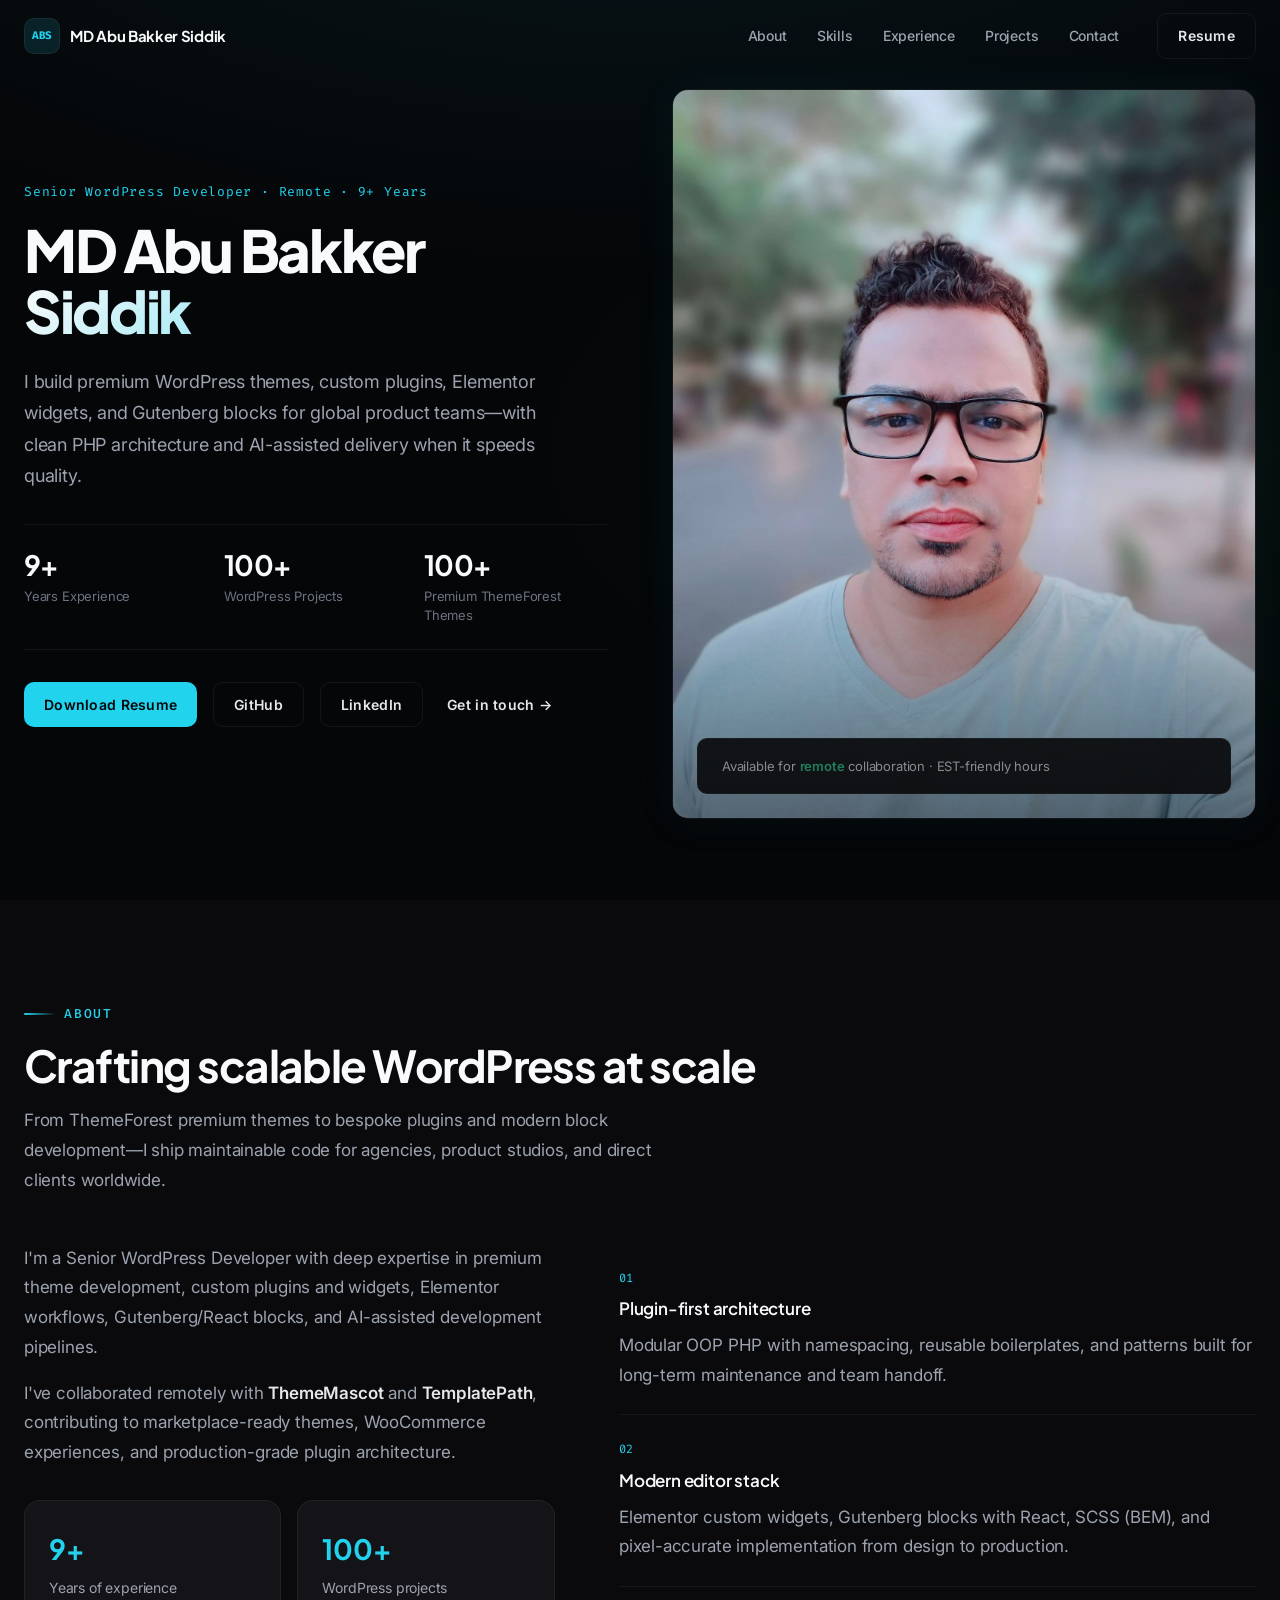
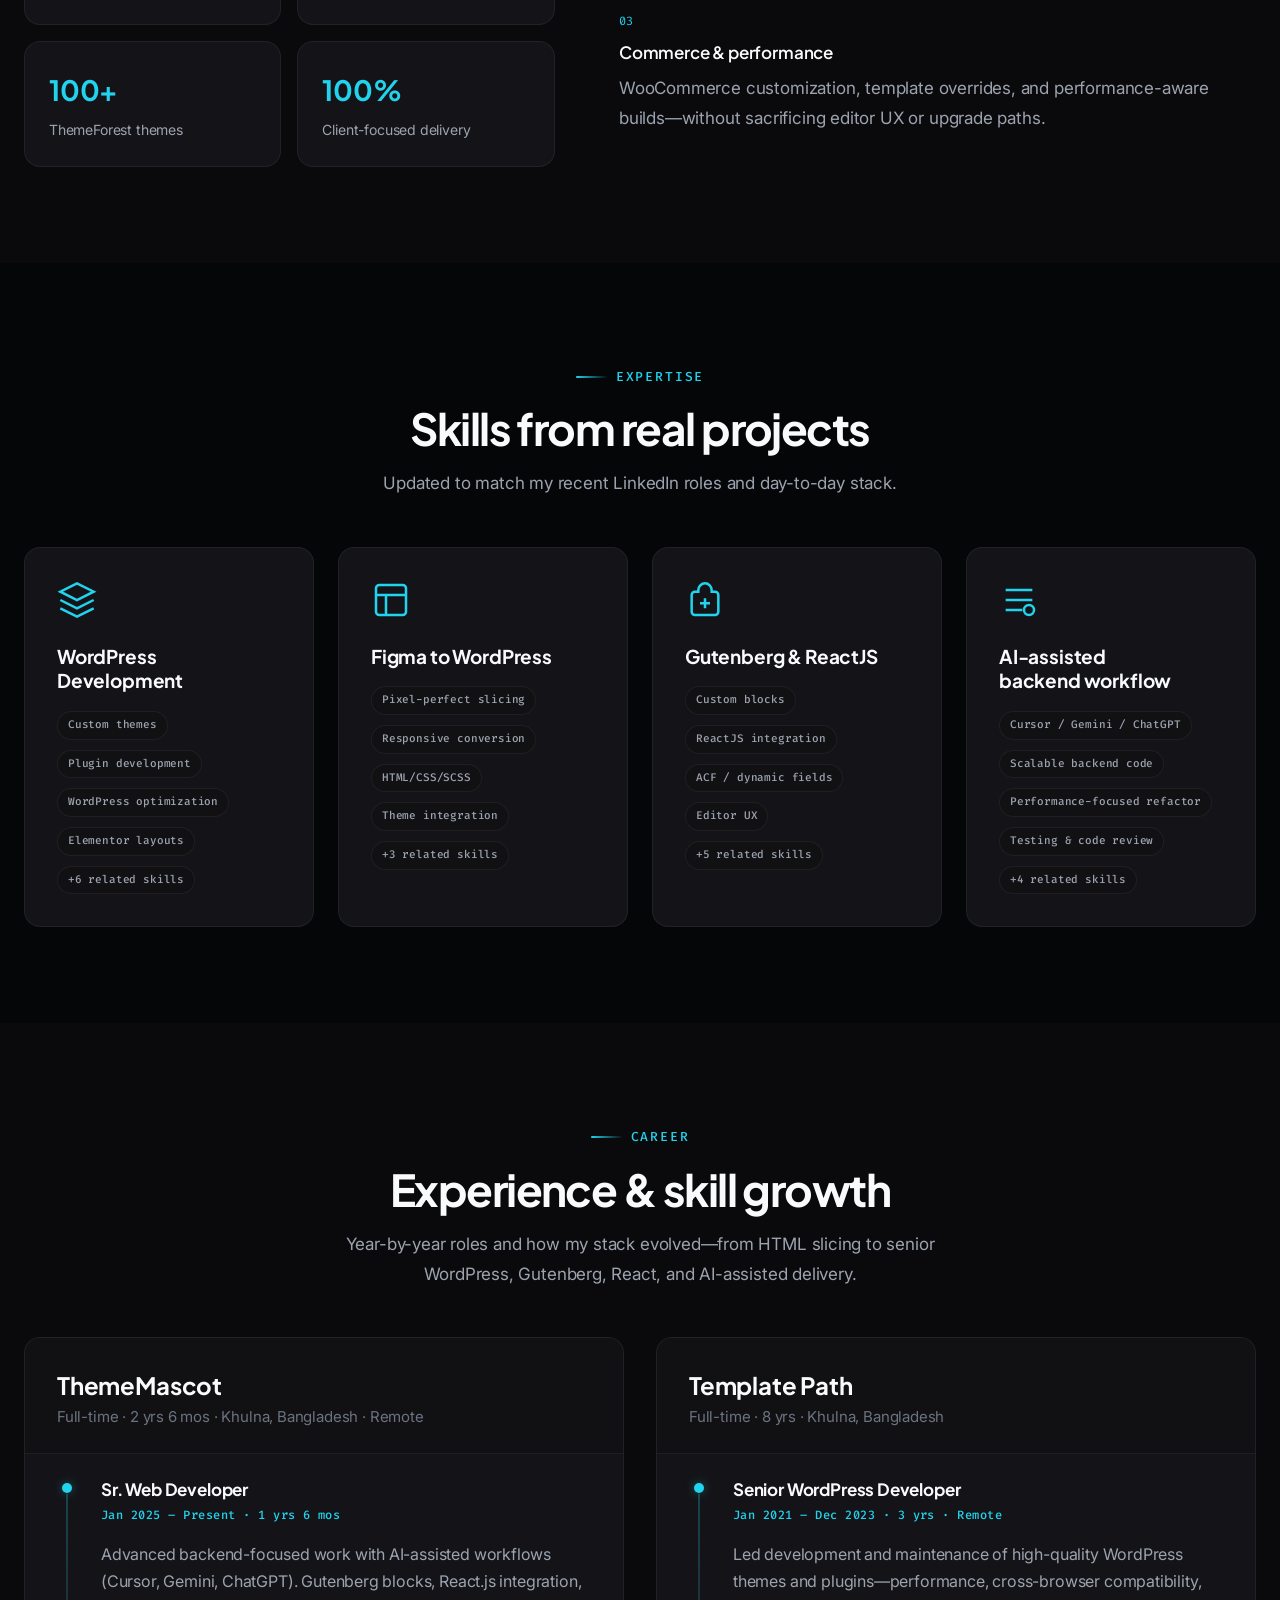
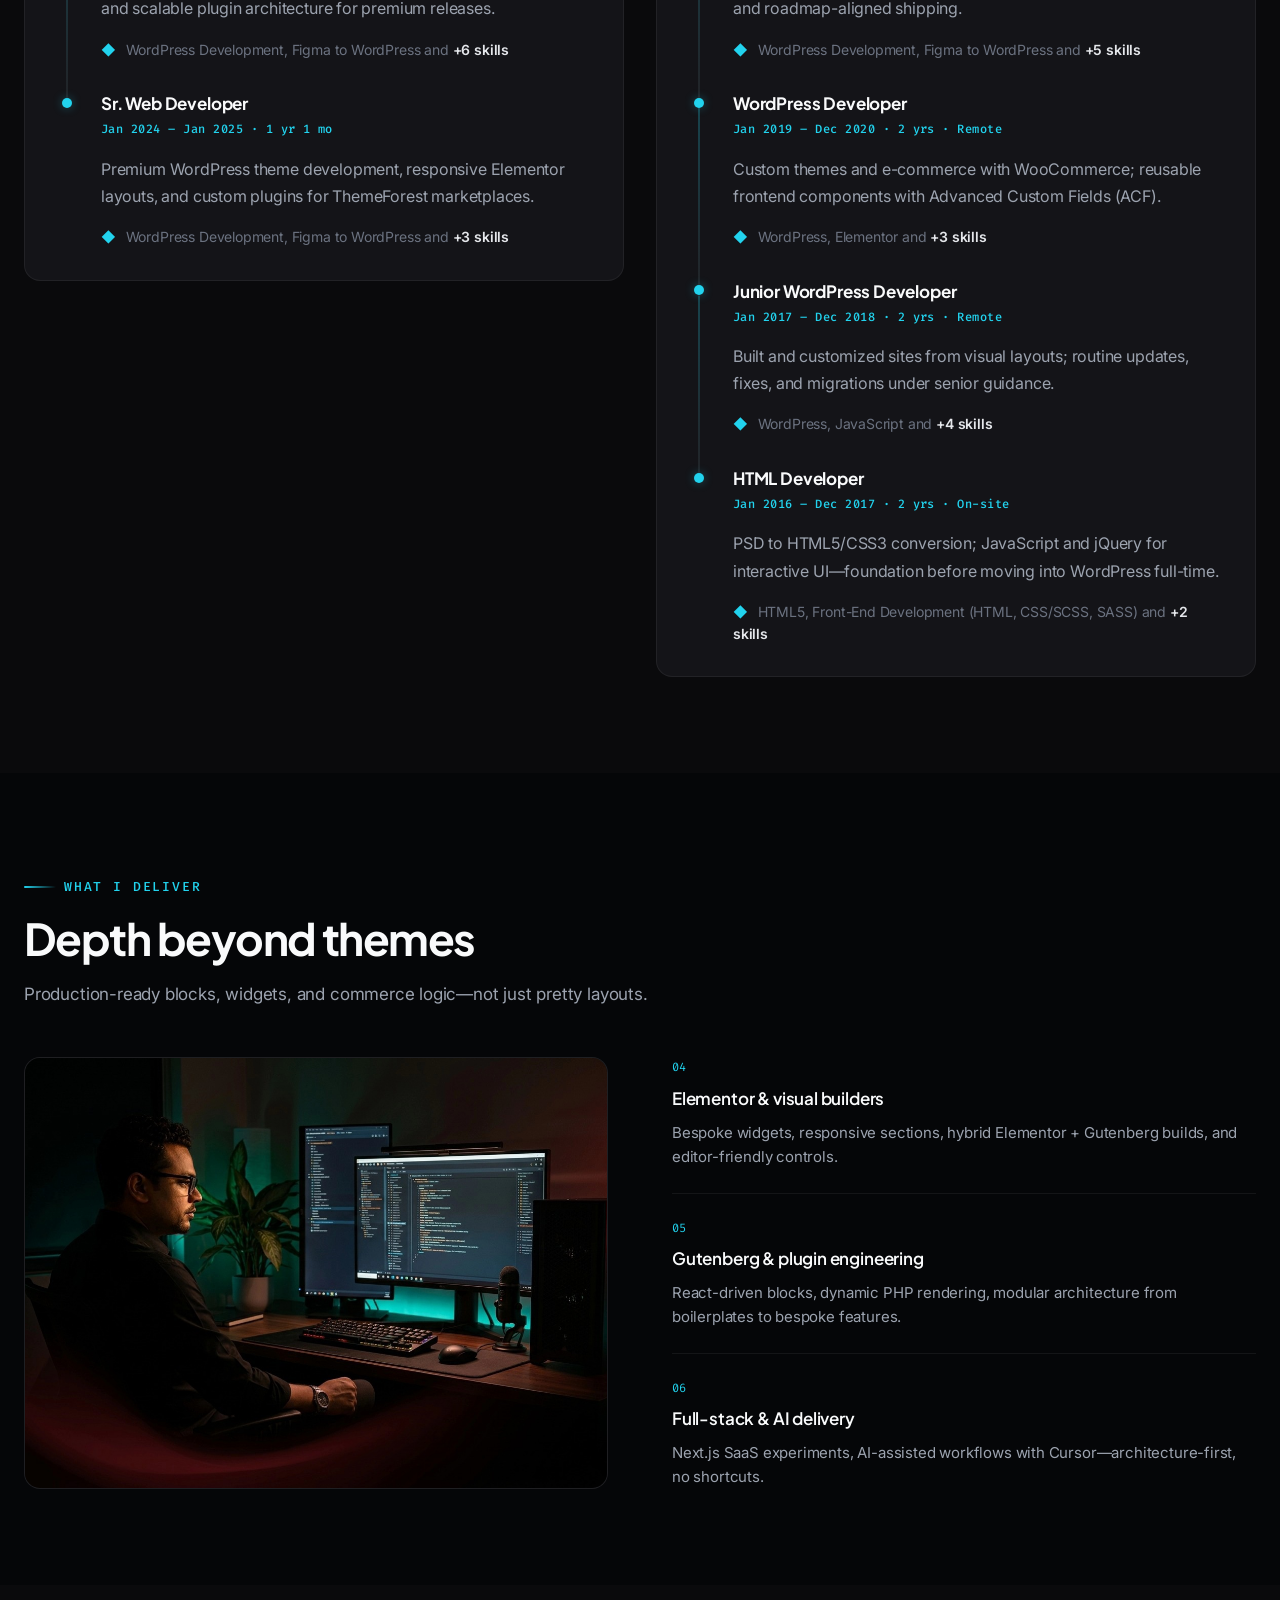
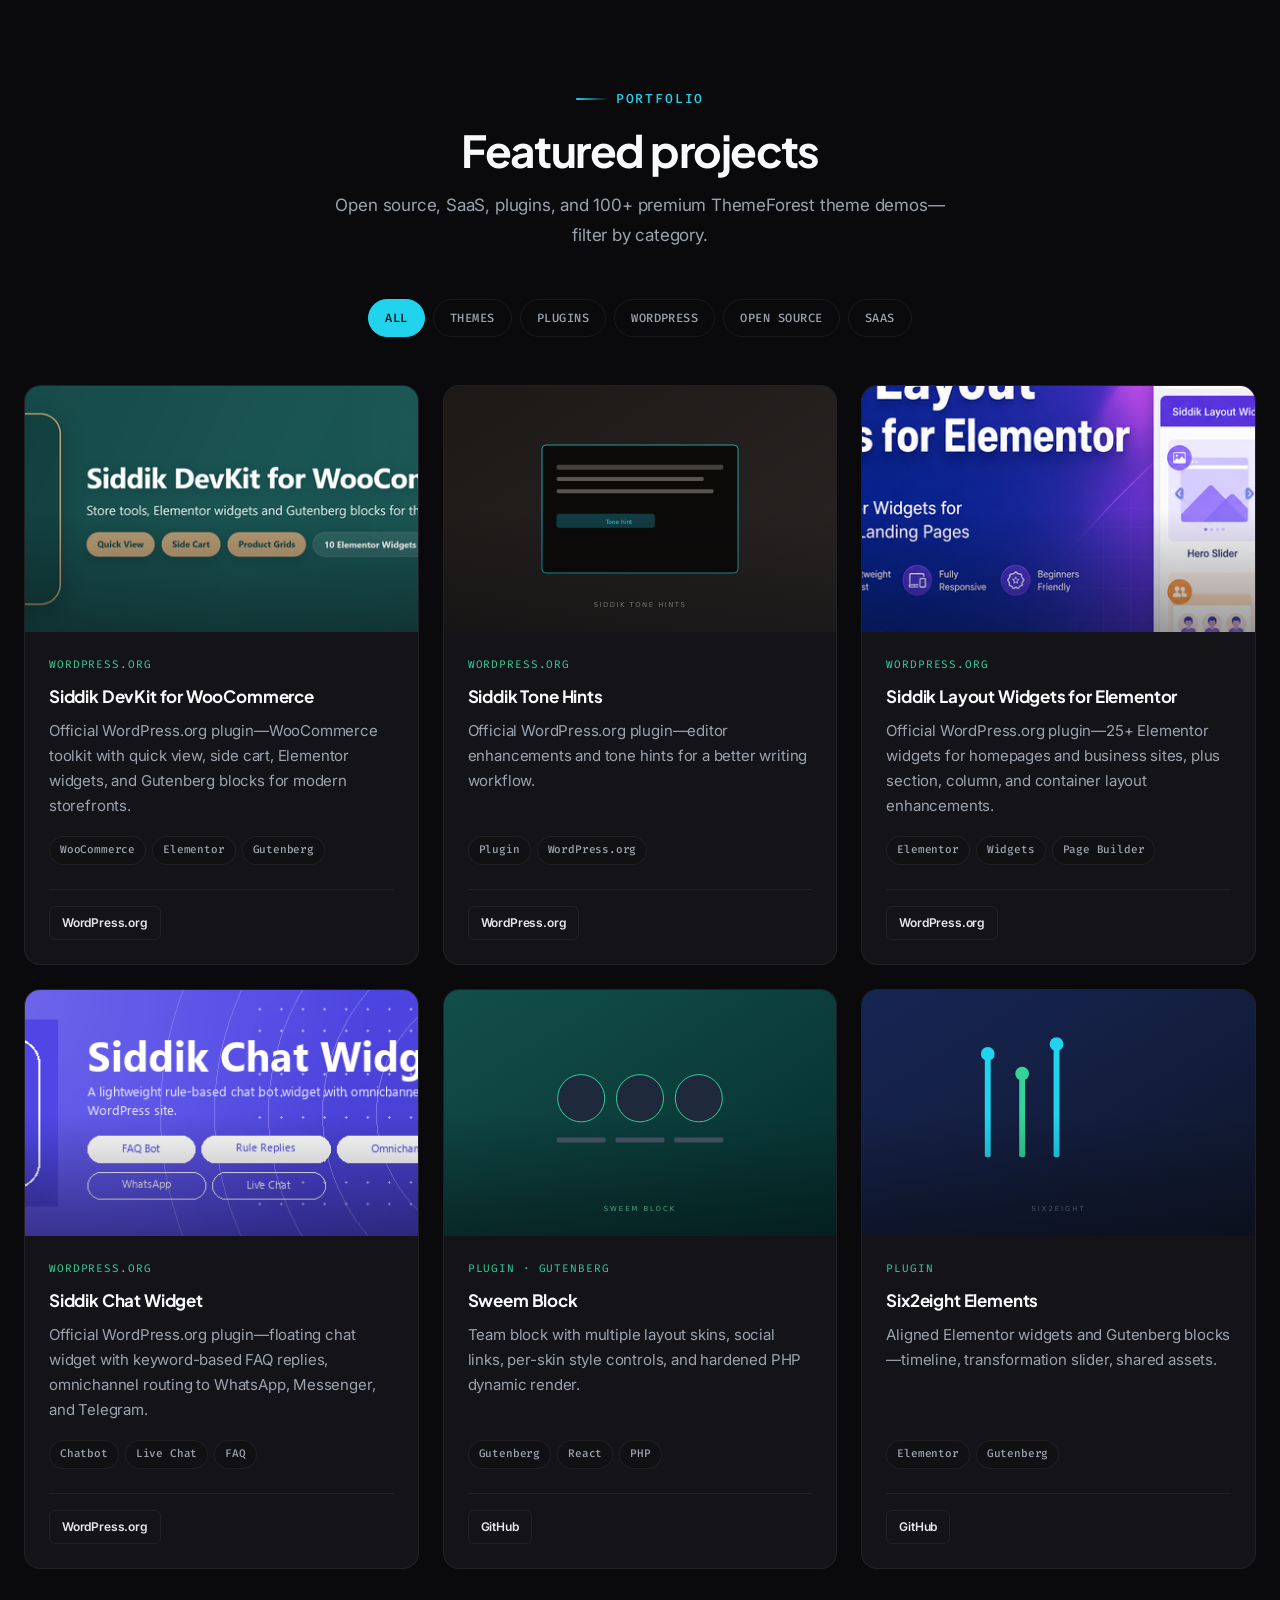
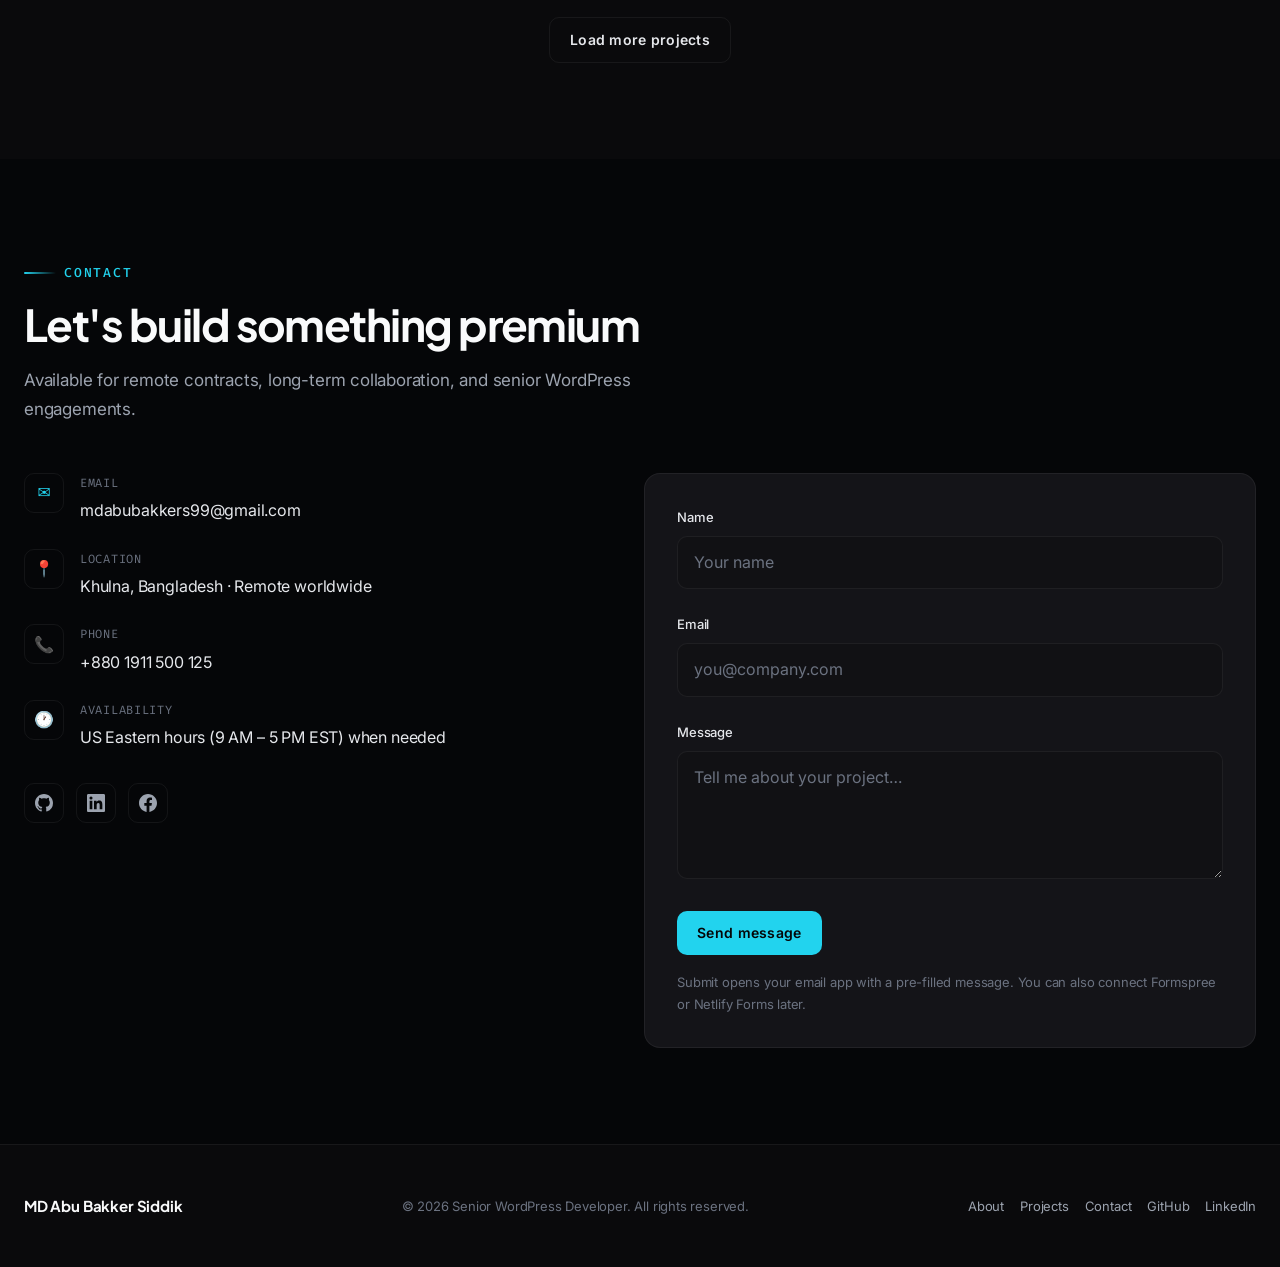
==== commit 8cb38f83: "ss" ====
--- a/index.html
+++ b/index.html
@@ -444,6 +444,25 @@
 
           <article class="project-card" data-category="wordpress opensource plugins">
             <div class="project-card__thumb">
+              <img src="assets/images/projects/siddik-chat-widget.png" alt="Siddik Chat Widget WordPress plugin" loading="lazy" width="640" height="400">
+            </div>
+            <div class="project-card__body">
+              <span class="project-card__category">WordPress.org</span>
+              <h3 class="project-card__title">Siddik Chat Widget</h3>
+              <p class="project-card__desc">Official WordPress.org plugin—floating chat widget with keyword-based FAQ replies, omnichannel routing to WhatsApp, Messenger, and Telegram.</p>
+              <ul class="project-card__tags">
+                <li><span class="tag">Chatbot</span></li>
+                <li><span class="tag">Live Chat</span></li>
+                <li><span class="tag">FAQ</span></li>
+              </ul>
+              <div class="project-card__actions">
+                <a href="https://wordpress.org/plugins/siddik-chat-widget/#description" class="project-card__link project-card__link--primary" target="_blank" rel="noopener noreferrer">WordPress.org</a>
+              </div>
+            </div>
+          </article>
+
+          <article class="project-card" data-category="wordpress opensource plugins">
+            <div class="project-card__thumb">
               <img src="assets/images/projects/sweem-block.svg" alt="Sweem Block — Gutenberg team block" loading="lazy" width="640" height="400">
             </div>
             <div class="project-card__body">
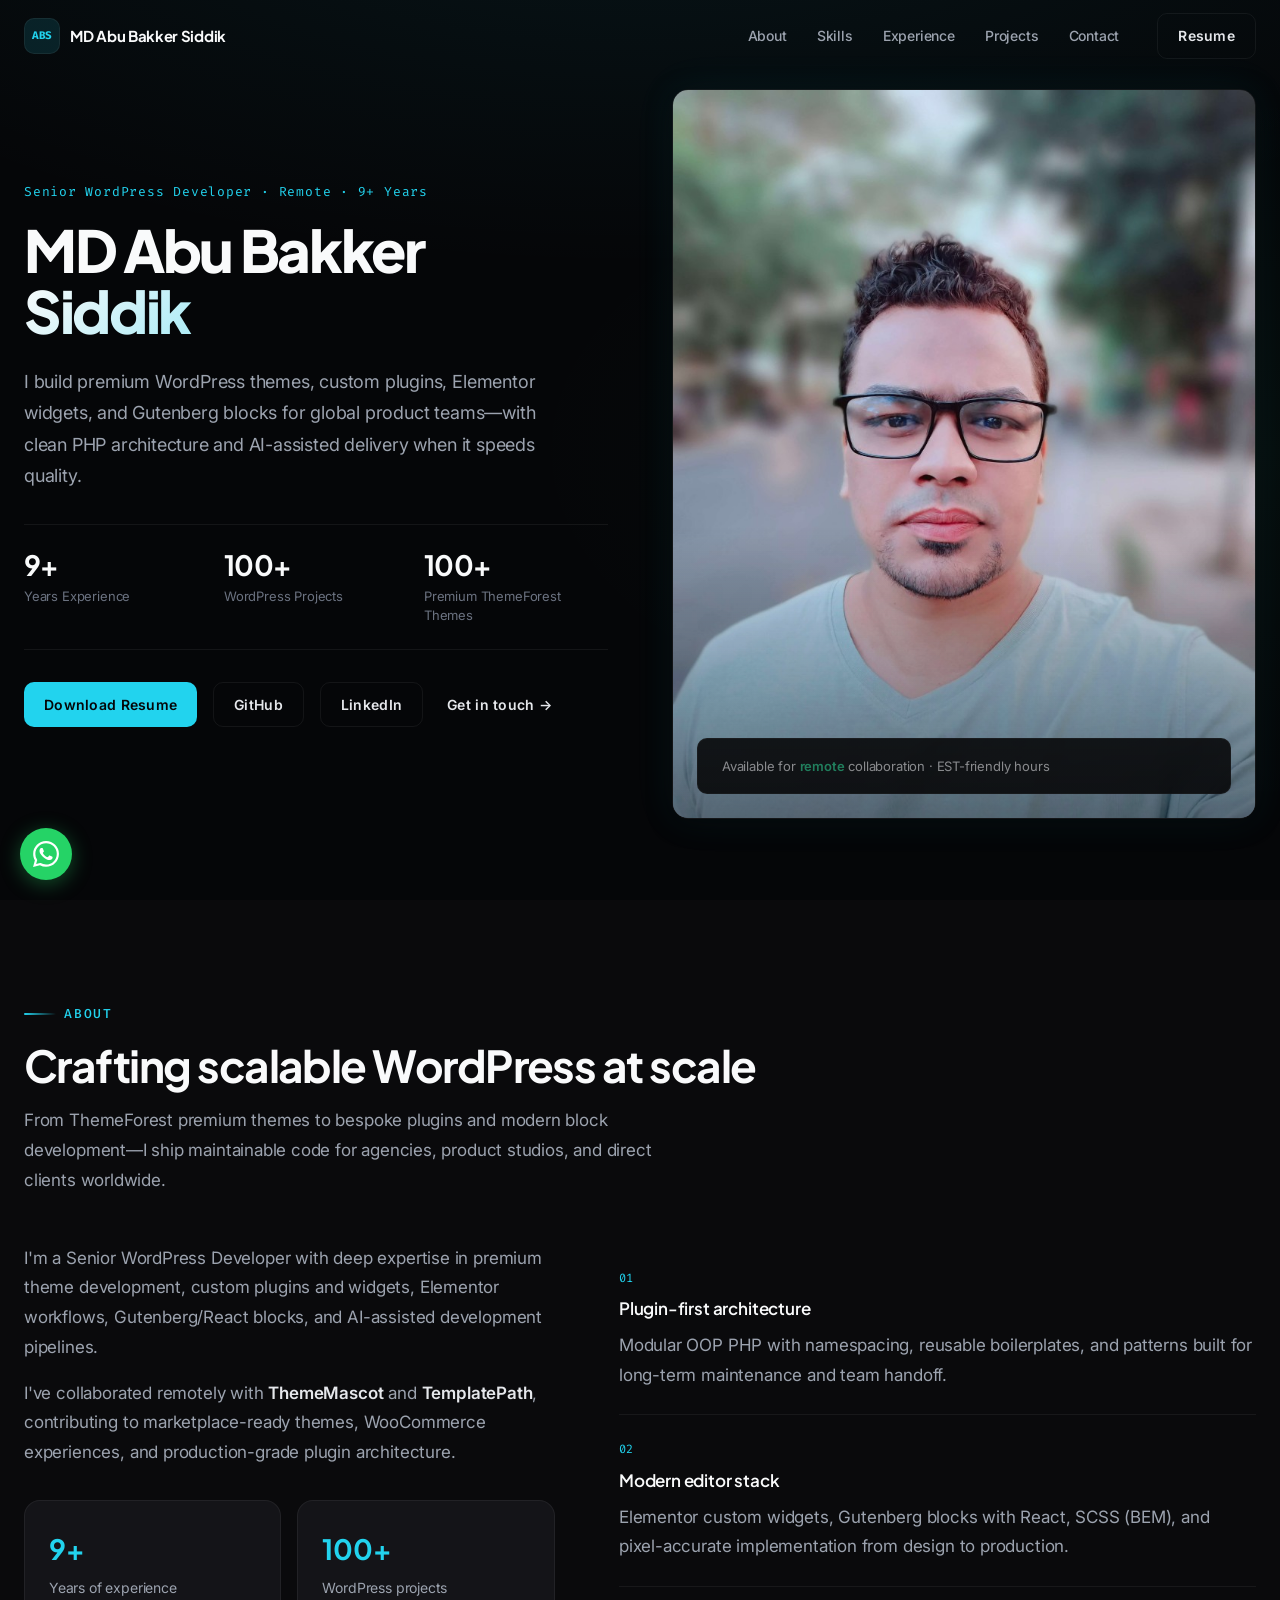
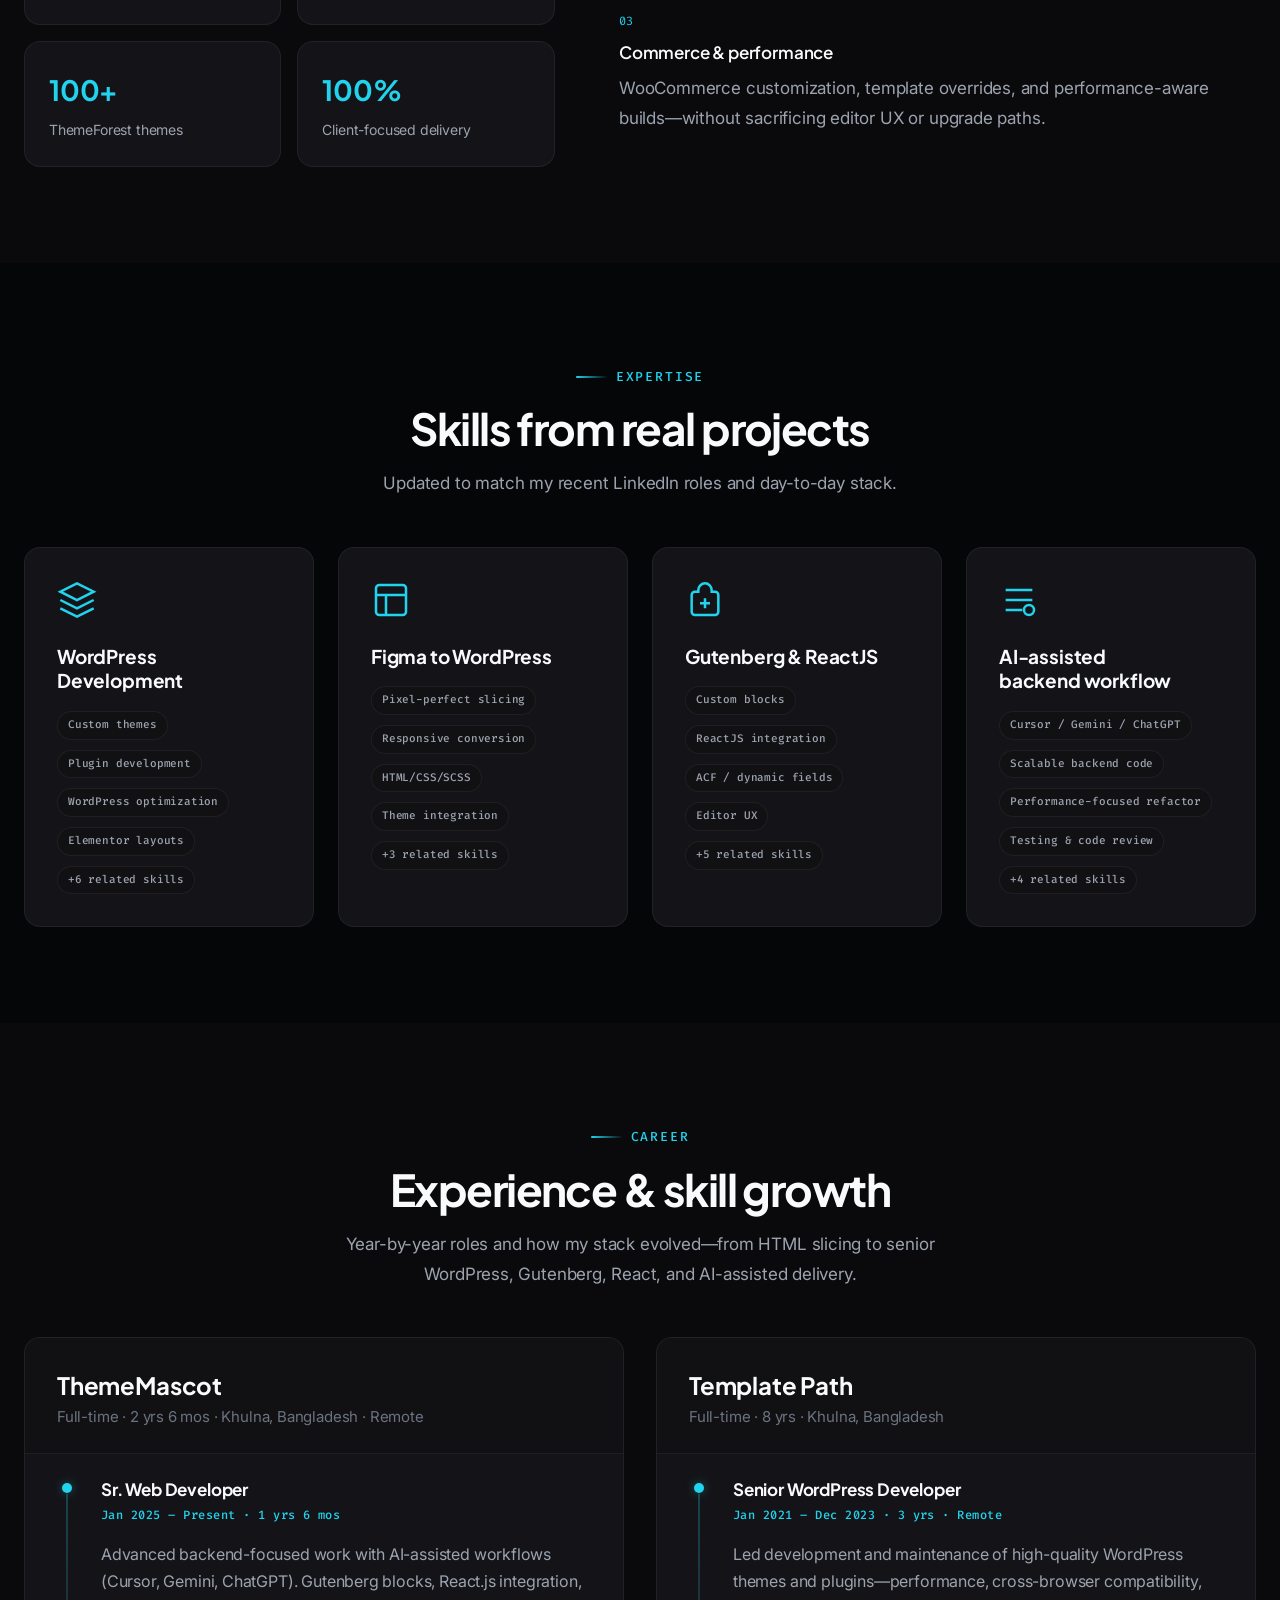
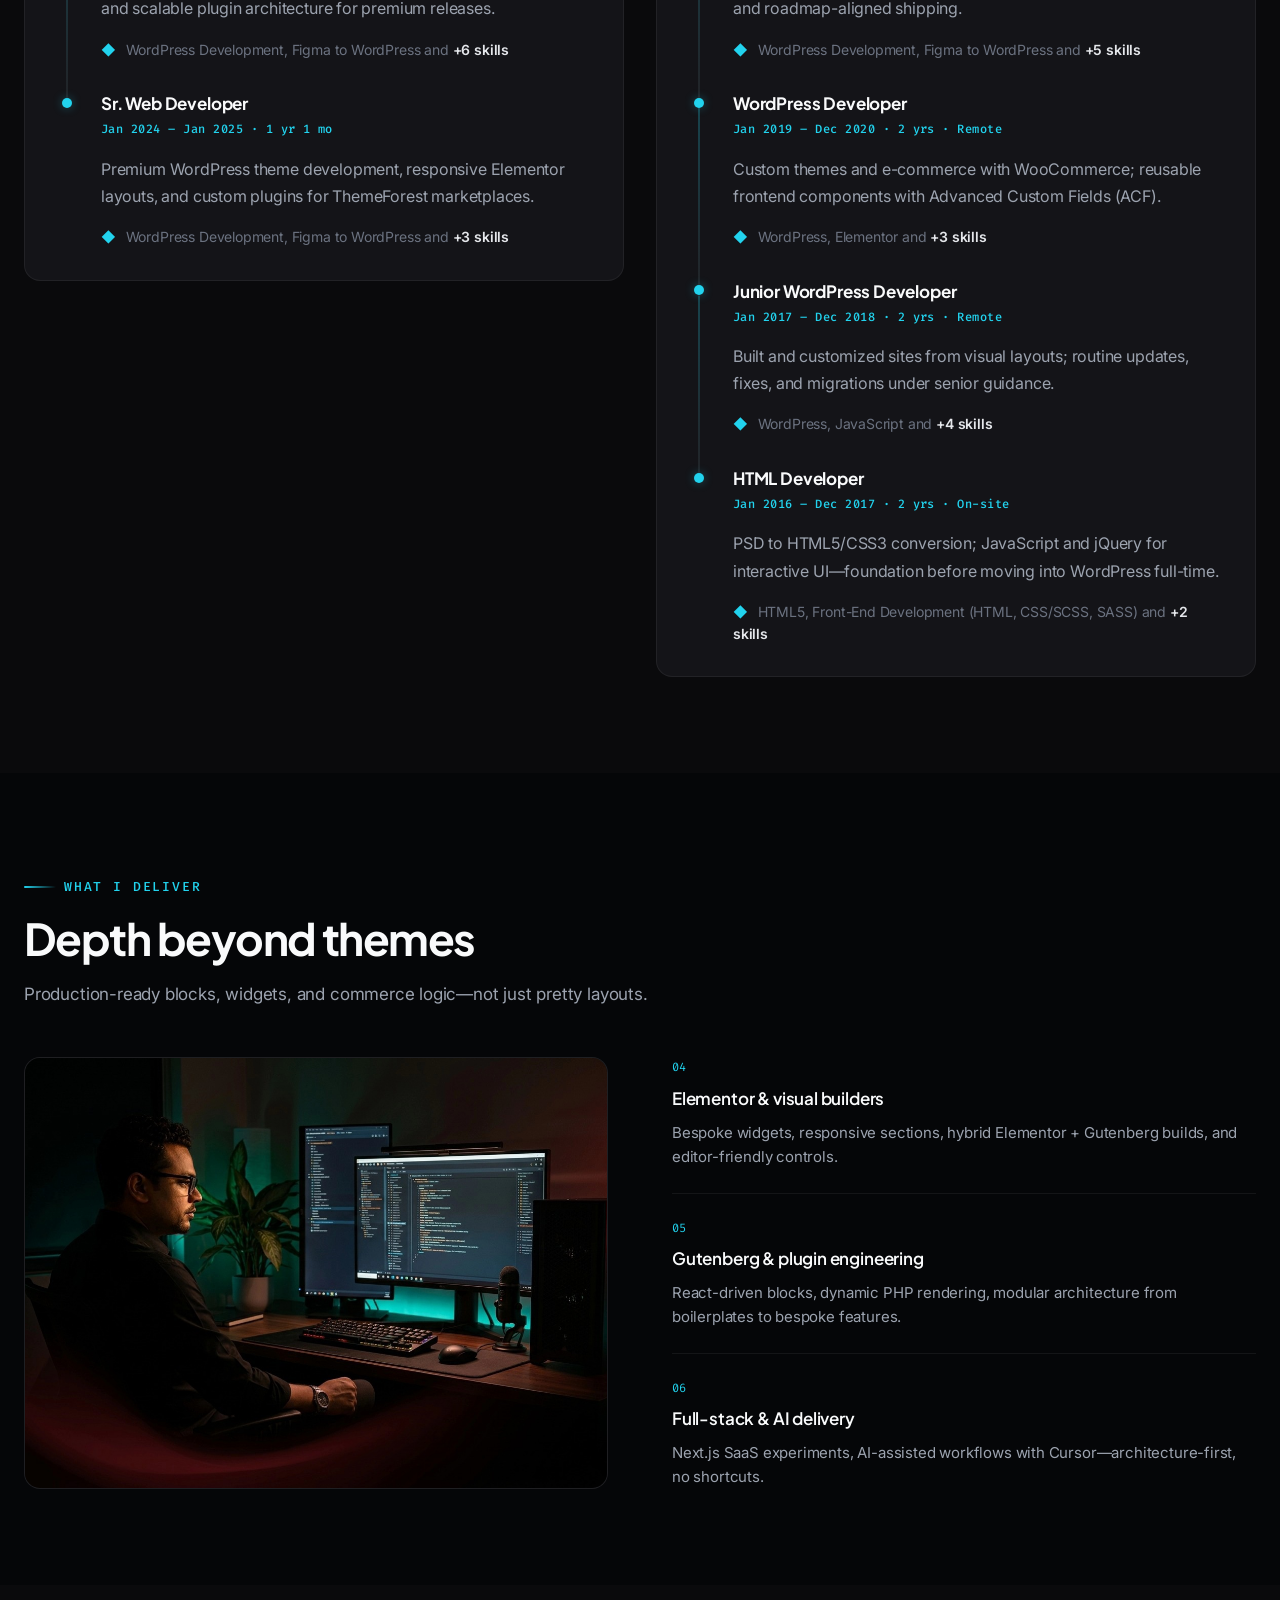
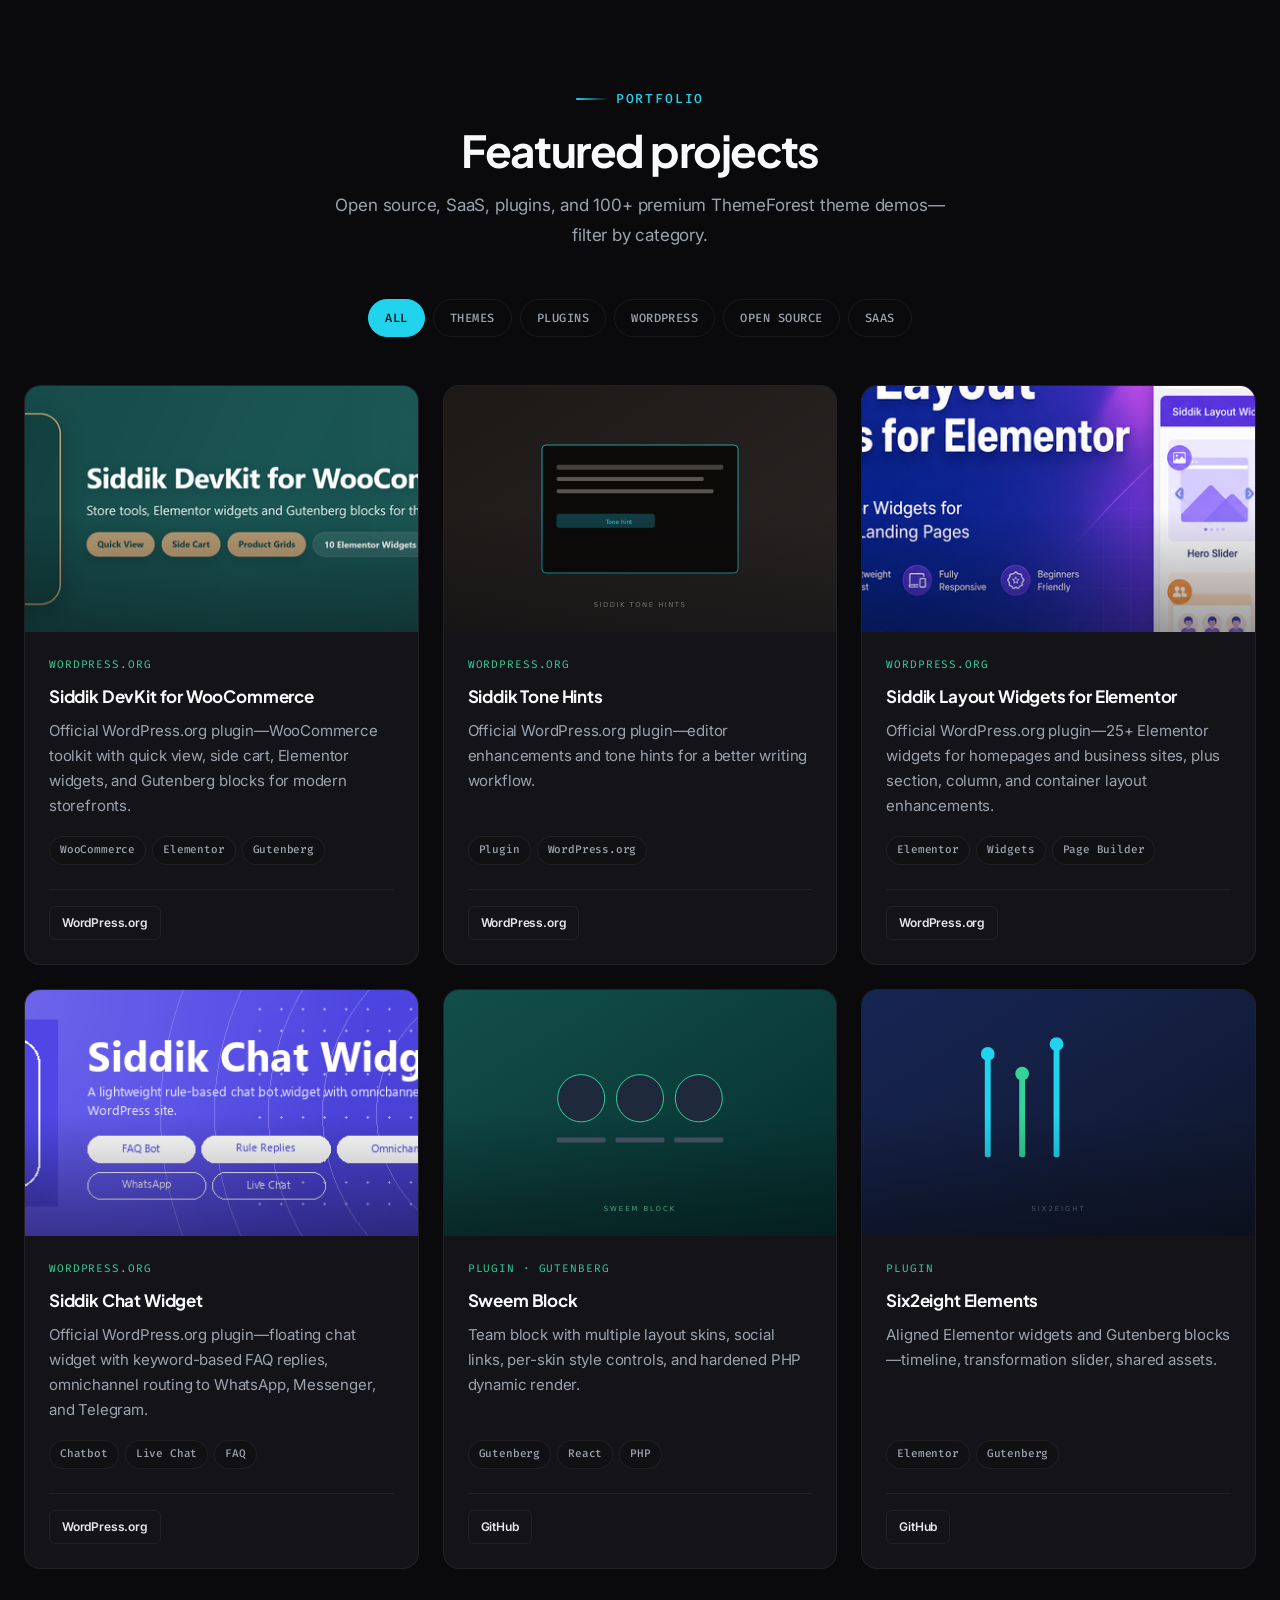
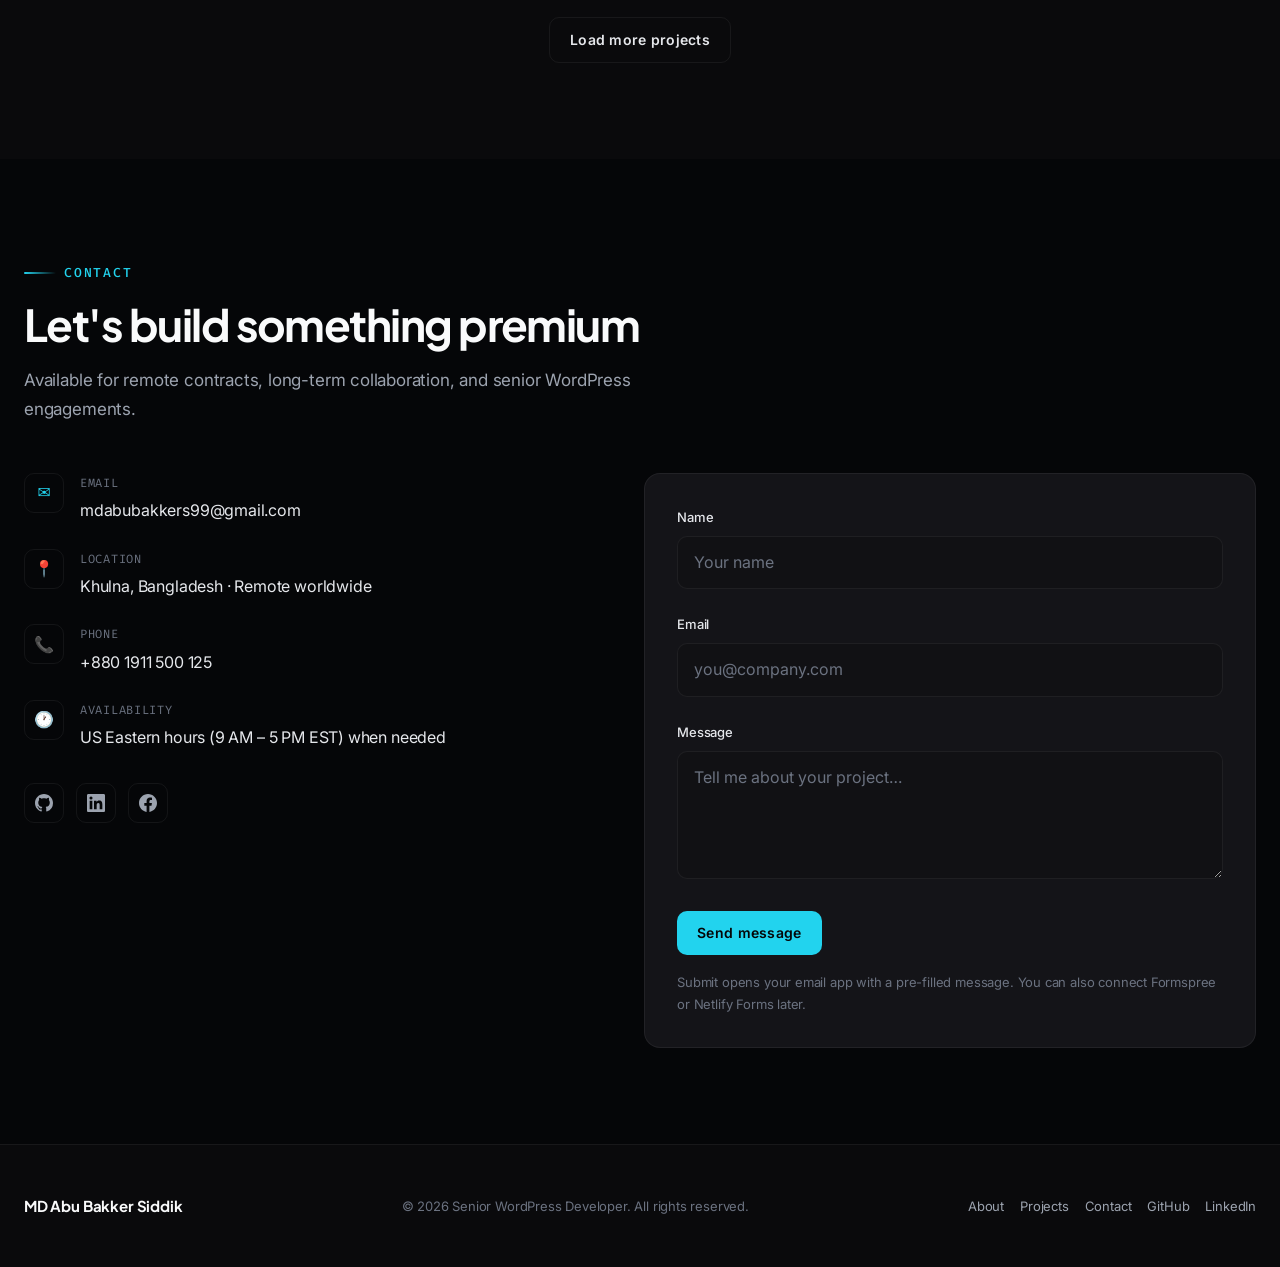
==== commit 128feac1: "ss" ====
--- a/index.html
+++ b/index.html
@@ -39,7 +39,7 @@
       </nav>
 
       <div class="site-header__actions">
-        <a href="https://drive.google.com/file/d/18WDsPF3lMZN12eGSbxUBbyrsyRGCMiBX/view?usp=sharing" class="btn btn--outline site-header__resume" target="_blank" rel="noopener noreferrer">Resume</a>
+        <a href="https://drive.google.com/file/d/1CKKIxE2TCt9tsE-pEQEUXBOUcQBXMaFa/view?usp=drive_link" class="btn btn--outline site-header__resume" target="_blank" rel="noopener noreferrer">Resume</a>
         <button type="button" class="nav-toggle" id="nav-toggle" aria-label="Open menu" aria-expanded="false" aria-controls="mobile-nav">
           <span></span>
           <span></span>
@@ -62,7 +62,7 @@
         <li><a href="#contact" class="mobile-nav__link">Contact</a></li>
       </ul>
       <div class="mobile-nav__cta">
-        <a href="https://drive.google.com/file/d/18WDsPF3lMZN12eGSbxUBbyrsyRGCMiBX/view?usp=sharing" class="btn btn--primary" style="width:100%" target="_blank" rel="noopener noreferrer">Download Resume</a>
+        <a href="https://drive.google.com/file/d/1CKKIxE2TCt9tsE-pEQEUXBOUcQBXMaFa/view?usp=drive_link" class="btn btn--primary" style="width:100%" target="_blank" rel="noopener noreferrer">Download Resume</a>
       </div>
     </nav>
   </div>
@@ -97,7 +97,7 @@
           </div>
 
           <div class="btn-group">
-            <a href="https://drive.google.com/file/d/18WDsPF3lMZN12eGSbxUBbyrsyRGCMiBX/view?usp=sharing" class="btn btn--primary" target="_blank" rel="noopener noreferrer">Download Resume</a>
+            <a href="https://drive.google.com/file/d/1CKKIxE2TCt9tsE-pEQEUXBOUcQBXMaFa/view?usp=drive_link" class="btn btn--primary" target="_blank" rel="noopener noreferrer">Download Resume</a>
             <a href="https://github.com/Md-Abu-Bakker-Siddik" class="btn btn--outline" target="_blank" rel="noopener noreferrer">GitHub</a>
             <a href="https://www.linkedin.com/in/md-abu-bakker-siddik/" class="btn btn--outline" target="_blank" rel="noopener noreferrer">LinkedIn</a>
             <a href="#contact" class="btn btn--ghost">Get in touch →</a>
@@ -677,6 +677,43 @@
     <svg viewBox="0 0 24 24" fill="none" stroke="currentColor" stroke-width="2" aria-hidden="true"><path d="M12 19V5M5 12l7-7 7 7"/></svg>
   </button>
 
+  <div class="whatsapp-widget" id="whatsapp-widget">
+    <div class="whatsapp-widget__panel" id="whatsapp-panel" role="dialog" aria-label="WhatsApp chat" aria-hidden="true">
+      <button type="button" class="whatsapp-widget__close" id="whatsapp-close" aria-label="Close chat">&times;</button>
+      <div class="whatsapp-widget__header">
+        <div class="whatsapp-widget__avatar" aria-hidden="true">ABS</div>
+        <div>
+          <strong>MD Abu Bakker Siddik</strong>
+          <span>Typically replies within a day</span>
+        </div>
+      </div>
+      <div class="whatsapp-widget__messages" id="whatsapp-messages">
+        <p class="whatsapp-widget__bubble whatsapp-widget__bubble--in">Hi! How can I help with your WordPress project?</p>
+      </div>
+      <div class="whatsapp-widget__quick" aria-label="Quick messages">
+        <button type="button" class="whatsapp-widget__quick-btn" data-message="Hi, I need a WordPress developer for my project.">Need a developer</button>
+        <button type="button" class="whatsapp-widget__quick-btn" data-message="Hi, I want to discuss a custom plugin or theme.">Custom plugin/theme</button>
+      </div>
+      <form class="whatsapp-widget__composer" id="whatsapp-form">
+        <label class="visually-hidden" for="whatsapp-input">Type your message</label>
+        <input
+          type="text"
+          class="whatsapp-widget__input"
+          id="whatsapp-input"
+          placeholder="Type a message…"
+          autocomplete="off"
+          maxlength="500"
+        >
+        <button type="submit" class="whatsapp-widget__send" aria-label="Send on WhatsApp">
+          <svg viewBox="0 0 24 24" fill="currentColor" aria-hidden="true"><path d="M2.01 21L23 12 2.01 3 2 10l15 2-15 2z"/></svg>
+        </button>
+      </form>
+    </div>
+    <button type="button" class="whatsapp-widget__toggle" id="whatsapp-toggle" aria-label="Open WhatsApp chat" aria-expanded="false" aria-controls="whatsapp-panel">
+      <svg viewBox="0 0 24 24" fill="currentColor" aria-hidden="true"><path d="M17.472 14.382c-.297-.149-1.758-.867-2.03-.967-.273-.099-.471-.148-.67.15-.197.297-.767.966-.94 1.164-.173.199-.347.223-.644.075-.297-.15-1.255-.463-2.39-1.475-.883-.788-1.48-1.761-1.653-2.059-.173-.297-.018-.458.13-.606.134-.133.298-.347.446-.52.149-.174.198-.298.298-.497.099-.198.05-.371-.025-.52-.075-.149-.669-1.612-.916-2.207-.242-.579-.487-.5-.669-.51-.173-.008-.371-.01-.57-.01-.198 0-.52.074-.792.372-.272.297-1.04 1.016-1.04 2.479 0 1.462 1.065 2.875 1.213 3.074.149.198 2.096 3.2 5.077 4.487.709.306 1.262.489 1.694.625.712.227 1.36.195 1.871.118.571-.085 1.758-.719 2.006-1.413.248-.694.248-1.289.173-1.413-.074-.124-.272-.198-.57-.347m-5.421 7.403h-.004a9.87 9.87 0 01-5.031-1.378l-.361-.214-3.741.982.998-3.648-.235-.374a9.86 9.86 0 01-1.51-5.26c.001-5.45 4.436-9.884 9.888-9.884 2.64 0 5.122 1.03 6.988 2.898a9.825 9.825 0 012.893 6.994c-.003 5.45-4.435 9.884-9.885 9.884m8.413-18.297A11.815 11.815 0 0012.05 0C5.495 0 .16 5.335.157 11.892c0 2.096.547 4.142 1.588 5.945L.057 24l6.305-1.654a11.882 11.882 0 005.683 1.448h.005c6.554 0 11.89-5.335 11.893-11.893a11.821 11.821 0 00-3.48-8.413z"/></svg>
+    </button>
+  </div>
+
   <script src="assets/js/themes-data.js" defer></script>
   <script src="assets/js/main.js" defer></script>
 </body>
--- a/assets/css/main.css
+++ b/assets/css/main.css
@@ -1444,3 +1444,215 @@
   width: 1.25rem;
   height: 1.25rem;
 }
+
+.visually-hidden {
+  position: absolute;
+  width: 1px;
+  height: 1px;
+  padding: 0;
+  margin: -1px;
+  overflow: hidden;
+  clip: rect(0, 0, 0, 0);
+  white-space: nowrap;
+  border: 0;
+}
+
+.whatsapp-widget {
+  position: fixed;
+  left: 1.25rem;
+  bottom: 1.25rem;
+  z-index: 900;
+  display: flex;
+  flex-direction: column;
+  align-items: flex-start;
+  gap: var(--space-md);
+}
+.whatsapp-widget__panel {
+  display: flex;
+  flex-direction: column;
+  width: min(22rem, 100vw - 2.5rem);
+  max-height: min(28rem, 100vh - 6rem);
+  padding: var(--space-lg);
+  background: var(--color-bg-card);
+  border: 1px solid var(--color-border);
+  border-radius: var(--radius-lg);
+  box-shadow: var(--shadow-card);
+  opacity: 0;
+  visibility: hidden;
+  transform: translateY(0.75rem) scale(0.98);
+  transform-origin: left bottom;
+  transition: opacity var(--duration-normal) var(--ease-out), visibility var(--duration-normal) var(--ease-out), transform var(--duration-normal) var(--ease-out);
+}
+.whatsapp-widget__panel.is-open {
+  opacity: 1;
+  visibility: visible;
+  transform: translateY(0) scale(1);
+}
+.whatsapp-widget__close {
+  position: absolute;
+  top: 0.625rem;
+  right: 0.625rem;
+  width: 1.75rem;
+  height: 1.75rem;
+  display: flex;
+  align-items: center;
+  justify-content: center;
+  border-radius: var(--radius-sm);
+  color: var(--color-text-muted);
+  font-size: 1.25rem;
+  line-height: 1;
+  transition: color var(--duration-fast) var(--ease-out);
+}
+.whatsapp-widget__close:hover {
+  color: var(--color-text-heading);
+}
+.whatsapp-widget__header {
+  display: flex;
+  align-items: center;
+  gap: var(--space-md);
+  padding-right: 1.5rem;
+  margin-bottom: var(--space-md);
+  flex-shrink: 0;
+}
+.whatsapp-widget__header strong {
+  display: block;
+  font-family: var(--font-display);
+  font-size: 0.9375rem;
+  font-weight: 700;
+  color: var(--color-text-heading);
+  margin-bottom: 0.125rem;
+}
+.whatsapp-widget__header span {
+  font-size: 0.75rem;
+  color: var(--color-text-muted);
+}
+.whatsapp-widget__avatar {
+  flex-shrink: 0;
+  width: 2.75rem;
+  height: 2.75rem;
+  display: flex;
+  align-items: center;
+  justify-content: center;
+  border-radius: var(--radius-full);
+  background: #25d366;
+  color: #fff;
+  font-family: var(--font-mono);
+  font-size: 0.6875rem;
+  font-weight: 700;
+  letter-spacing: 0.04em;
+}
+.whatsapp-widget__messages {
+  flex: 1;
+  min-height: 7rem;
+  max-height: 12rem;
+  overflow-y: auto;
+  display: flex;
+  flex-direction: column;
+  gap: 0.625rem;
+  margin-bottom: var(--space-md);
+  padding-right: 0.125rem;
+}
+.whatsapp-widget__bubble {
+  max-width: 88%;
+  padding: 0.625rem 0.75rem;
+  font-size: 0.875rem;
+  line-height: 1.55;
+  border-radius: var(--radius-md);
+}
+.whatsapp-widget__bubble--in {
+  align-self: flex-start;
+  color: var(--color-text-strong);
+  background: var(--color-bg-elevated);
+  border: 1px solid var(--color-border);
+}
+.whatsapp-widget__bubble--user {
+  align-self: flex-end;
+  color: #fff;
+  background: #25d366;
+  border: 1px solid #20bd5a;
+}
+.whatsapp-widget__quick {
+  display: flex;
+  flex-wrap: wrap;
+  gap: 0.5rem;
+  margin-bottom: var(--space-md);
+  flex-shrink: 0;
+}
+.whatsapp-widget__quick-btn {
+  padding: 0.375rem 0.625rem;
+  font-size: 0.75rem;
+  line-height: 1.4;
+  color: var(--color-text-strong);
+  background: var(--color-bg-elevated);
+  border: 1px solid var(--color-border);
+  border-radius: var(--radius-full);
+  transition: border-color var(--duration-fast) var(--ease-out), color var(--duration-fast) var(--ease-out);
+}
+.whatsapp-widget__quick-btn:hover {
+  color: #25d366;
+  border-color: rgba(37, 211, 102, 0.45);
+}
+.whatsapp-widget__composer {
+  display: flex;
+  align-items: center;
+  gap: 0.5rem;
+  flex-shrink: 0;
+}
+.whatsapp-widget__input {
+  flex: 1;
+  min-width: 0;
+  padding: 0.625rem 0.875rem;
+  font-size: 0.875rem;
+  color: var(--color-text-heading);
+  background: var(--color-bg-elevated);
+  border: 1px solid var(--color-border);
+  border-radius: var(--radius-full);
+  transition: border-color var(--duration-fast) var(--ease-out);
+}
+.whatsapp-widget__input::placeholder {
+  color: var(--color-text-muted);
+}
+.whatsapp-widget__input:focus {
+  outline: none;
+  border-color: rgba(37, 211, 102, 0.45);
+}
+.whatsapp-widget__send {
+  flex-shrink: 0;
+  width: 2.5rem;
+  height: 2.5rem;
+  display: flex;
+  align-items: center;
+  justify-content: center;
+  background: #25d366;
+  border-radius: var(--radius-full);
+  color: #fff;
+  transition: background var(--duration-fast) var(--ease-out), transform var(--duration-fast) var(--ease-out);
+}
+.whatsapp-widget__send:hover {
+  background: #20bd5a;
+  transform: scale(1.05);
+}
+.whatsapp-widget__send svg {
+  width: 1.125rem;
+  height: 1.125rem;
+}
+.whatsapp-widget__toggle {
+  width: 3.25rem;
+  height: 3.25rem;
+  display: flex;
+  align-items: center;
+  justify-content: center;
+  background: #25d366;
+  border-radius: var(--radius-full);
+  color: #fff;
+  box-shadow: 0 4px 20px rgba(37, 211, 102, 0.35);
+  transition: transform var(--duration-normal) var(--ease-out), box-shadow var(--duration-normal) var(--ease-out);
+}
+.whatsapp-widget__toggle:hover {
+  transform: scale(1.05);
+  box-shadow: 0 6px 24px rgba(37, 211, 102, 0.45);
+}
+.whatsapp-widget__toggle svg {
+  width: 1.625rem;
+  height: 1.625rem;
+}
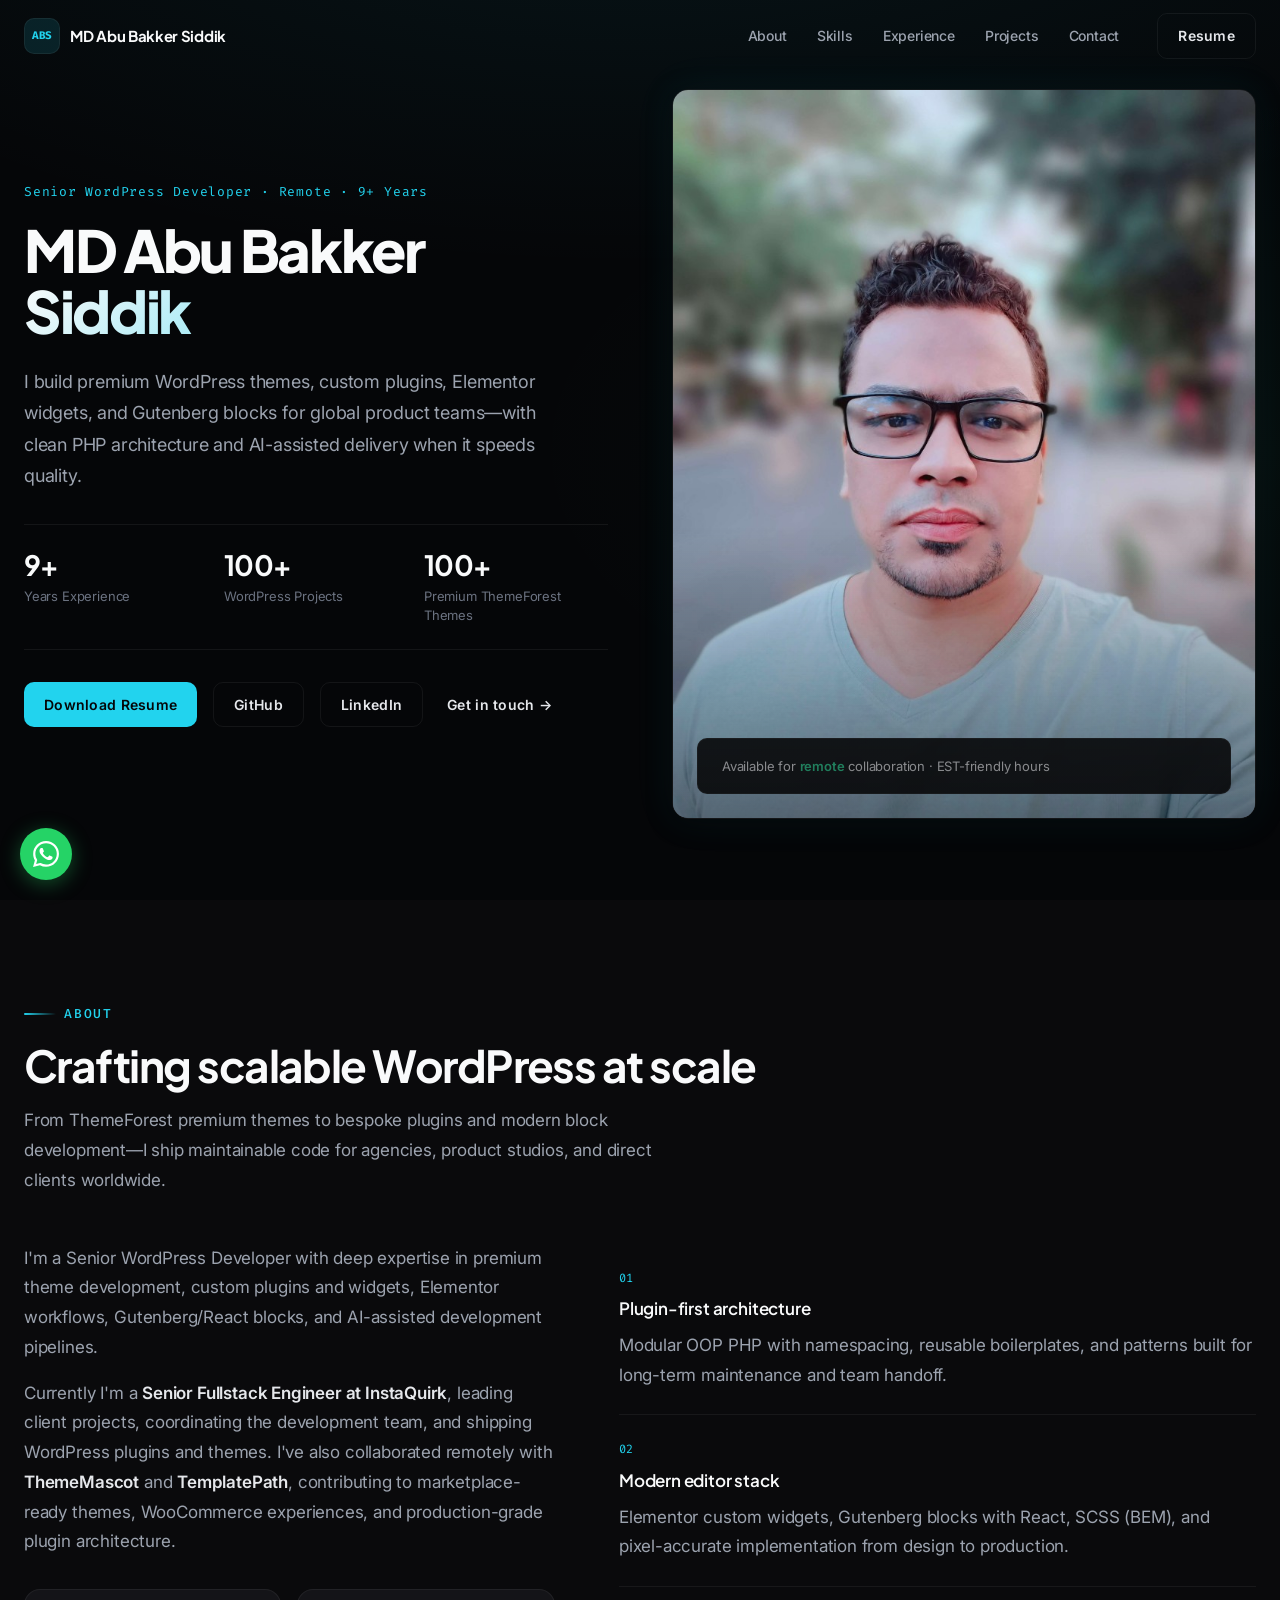
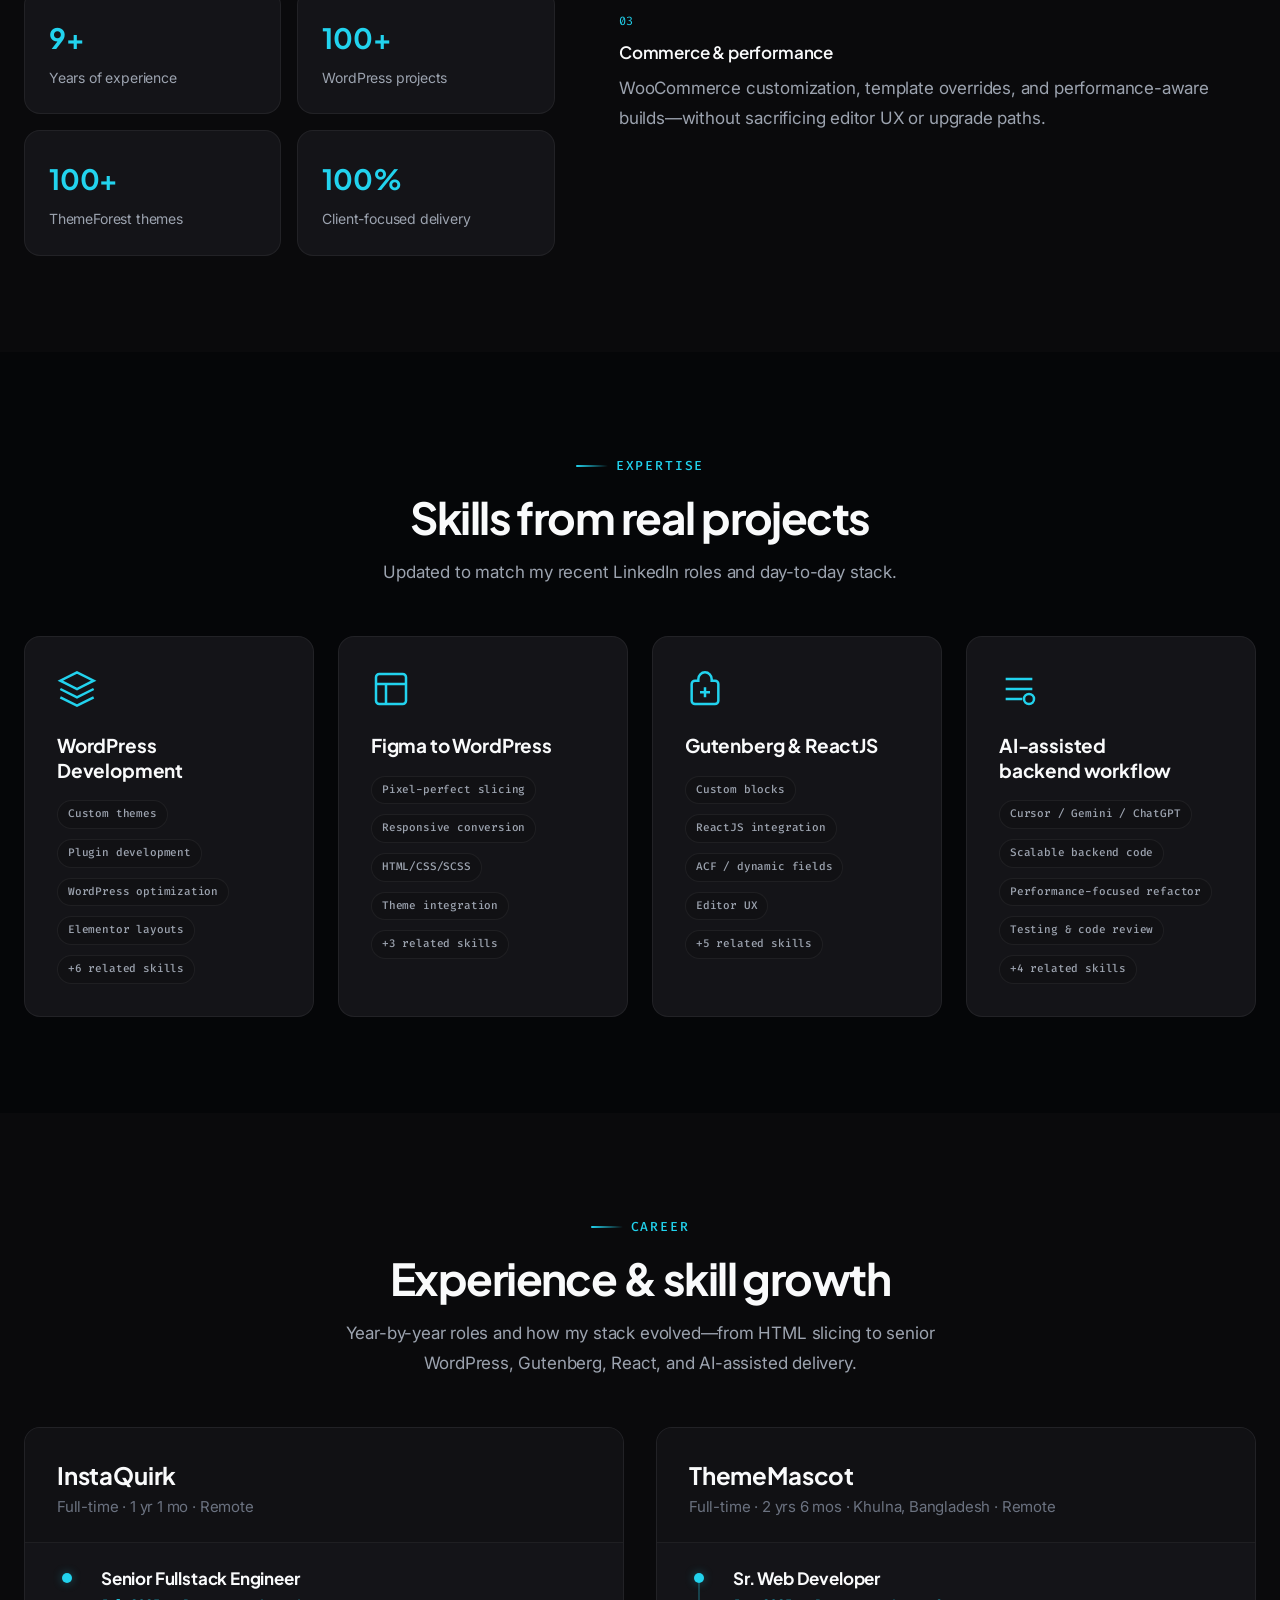
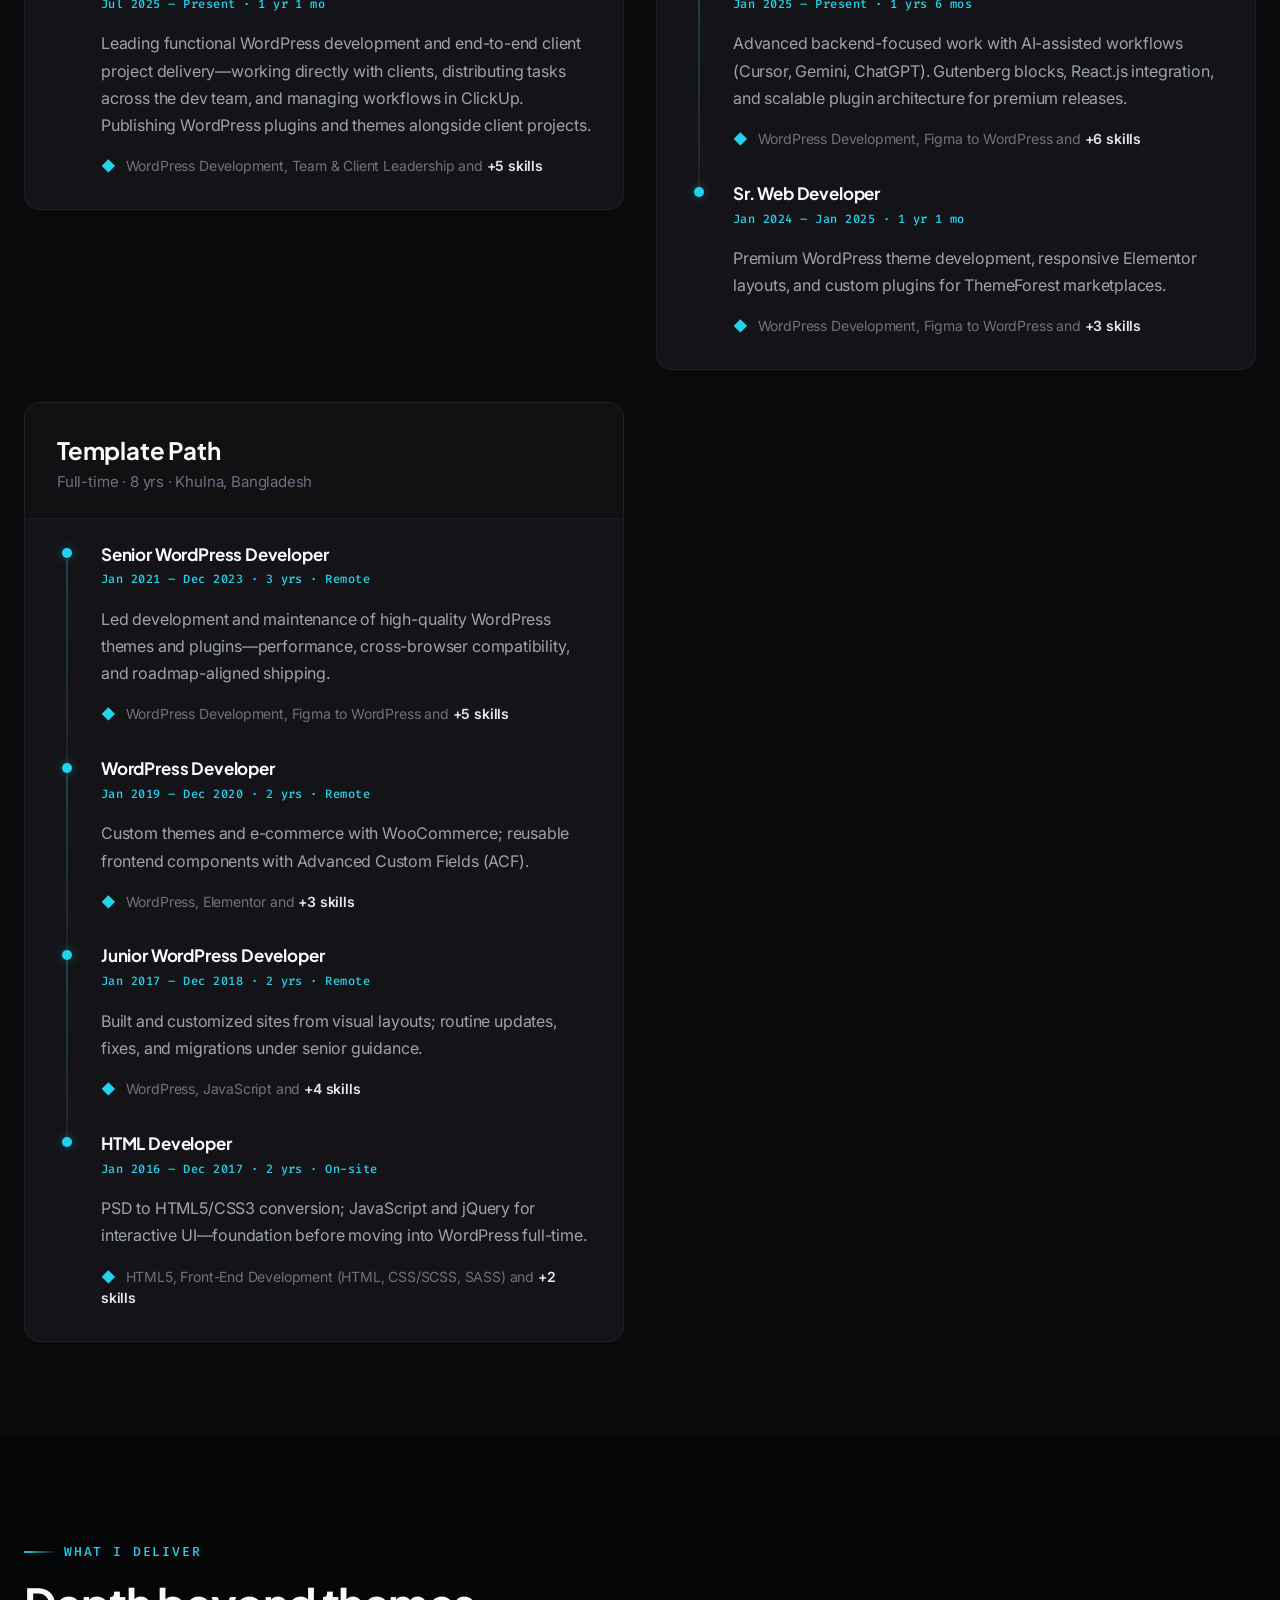
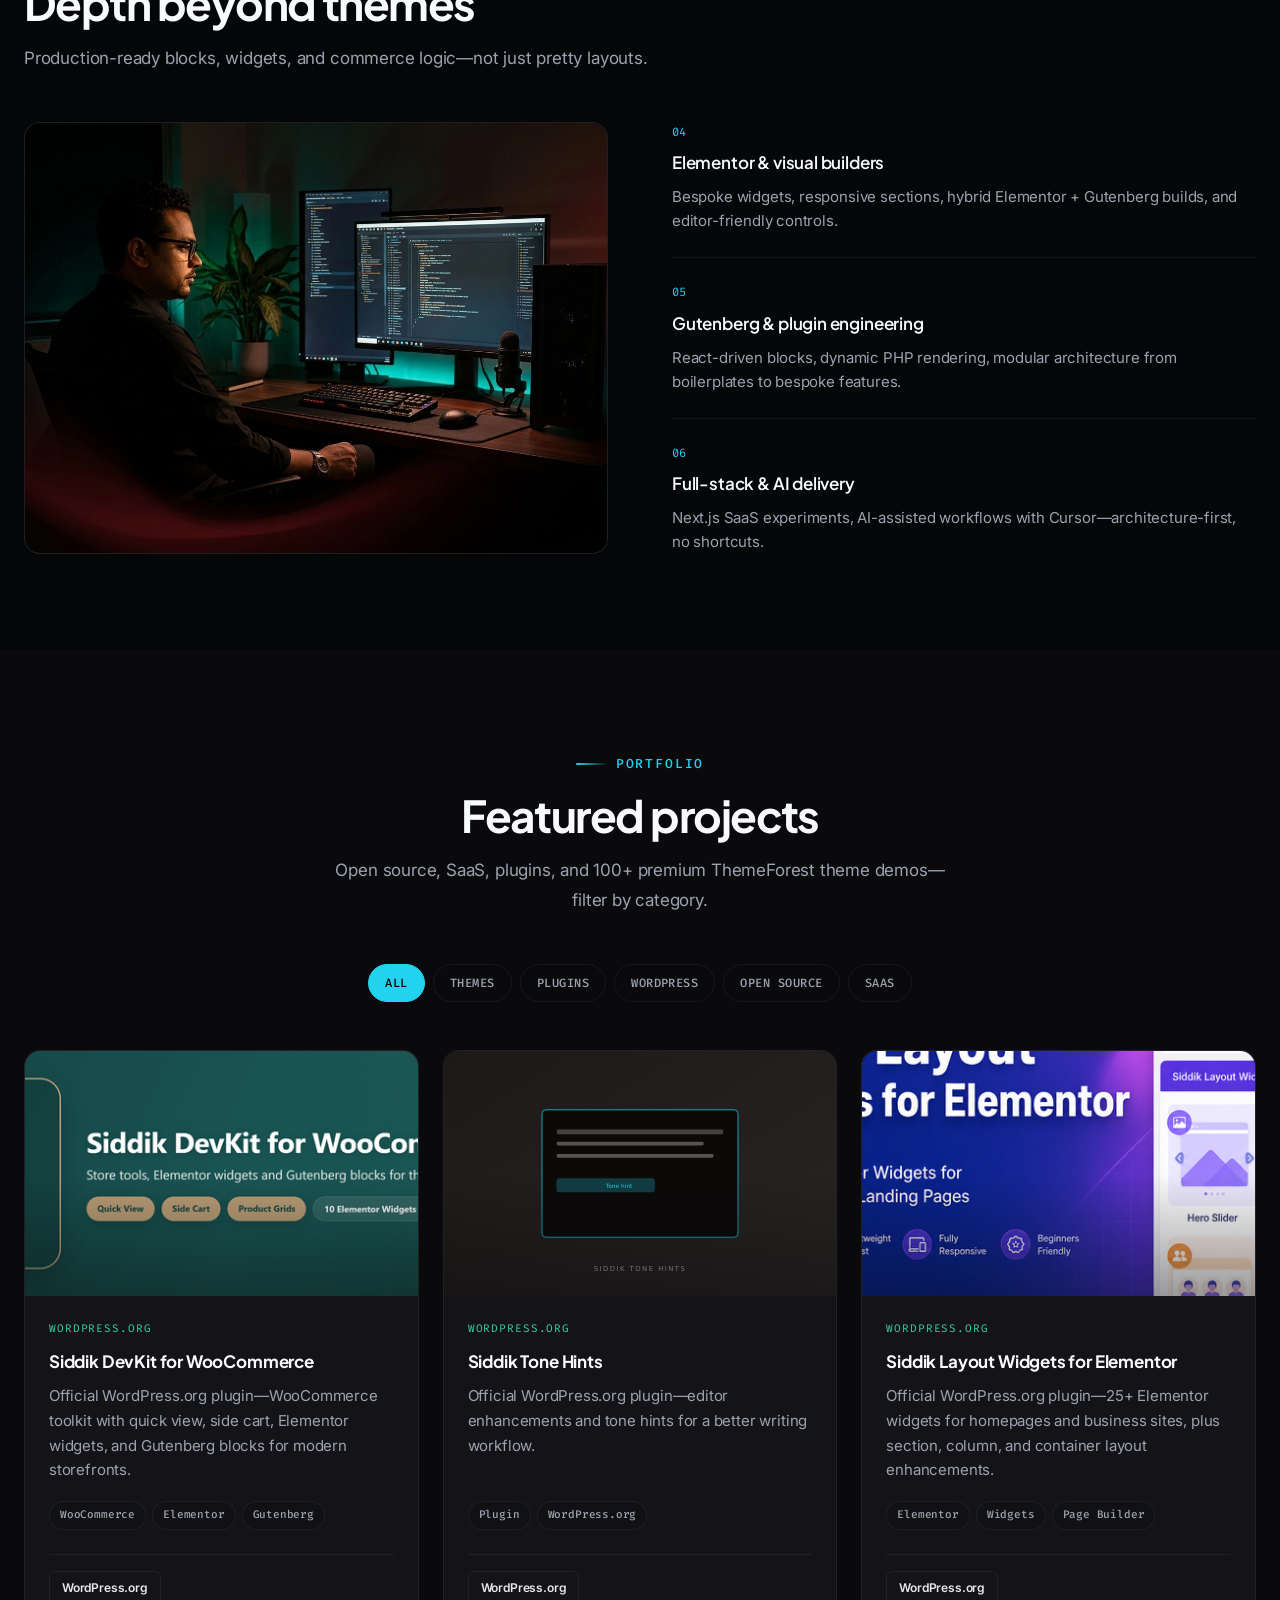
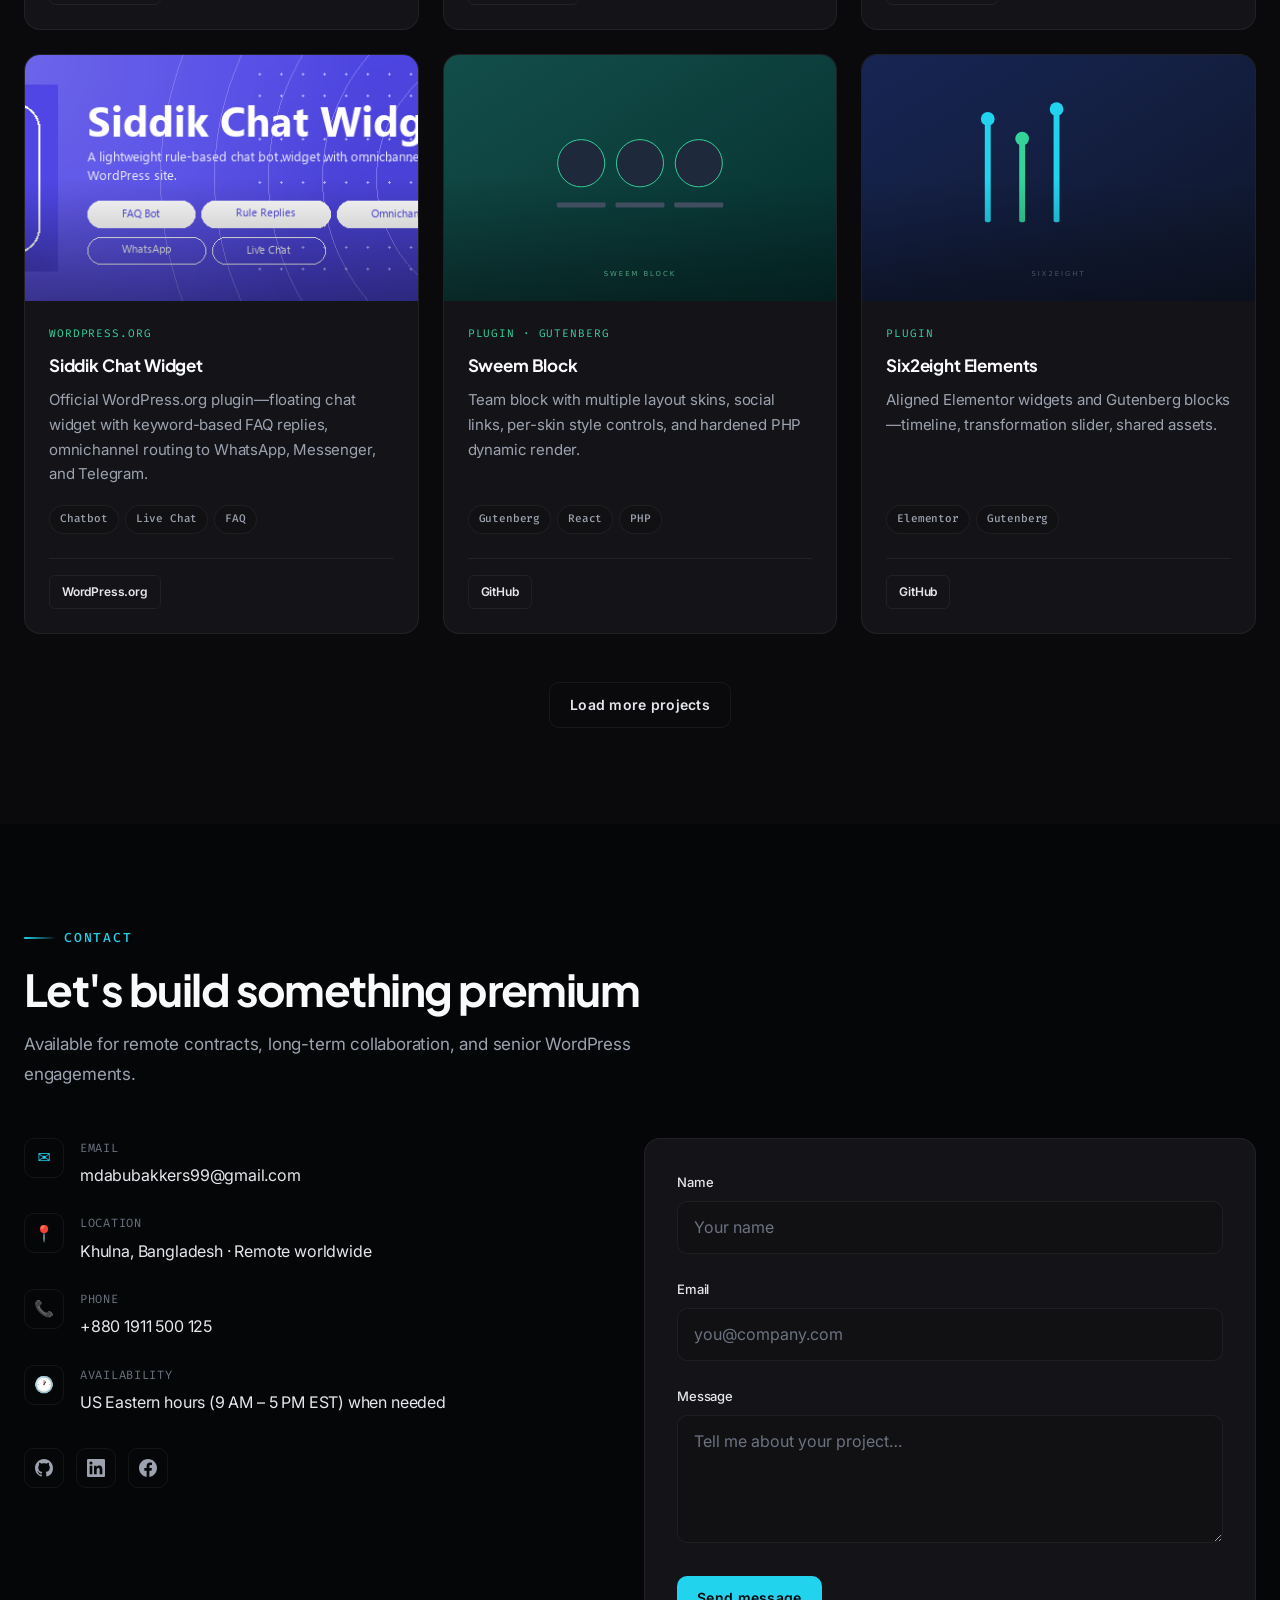
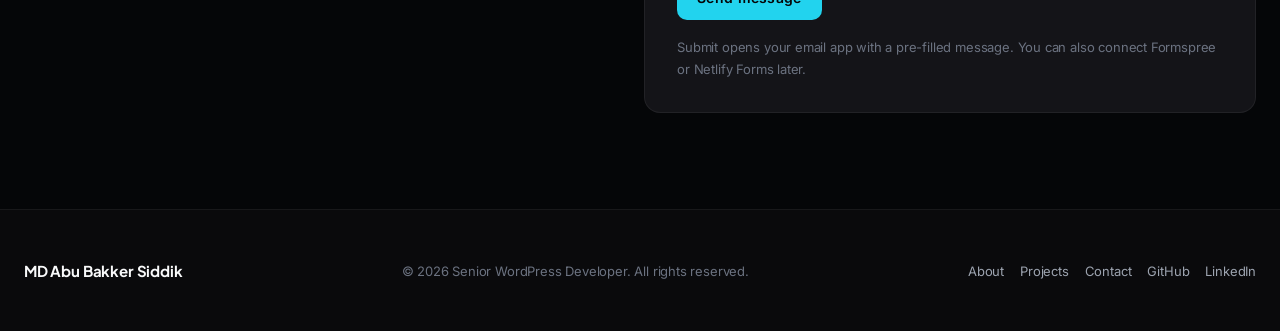
==== commit e2fbe949: "Add InstaQuirk Senior Fullstack Engineer role to experience timeline and about section" ====
--- a/index.html
+++ b/index.html
@@ -139,7 +139,7 @@
               I'm a Senior WordPress Developer with deep expertise in premium theme development, custom plugins and widgets, Elementor workflows, Gutenberg/React blocks, and AI-assisted development pipelines.
             </p>
             <p class="about-grid__para">
-              I've collaborated remotely with <strong>ThemeMascot</strong> and <strong>TemplatePath</strong>, contributing to marketplace-ready themes, WooCommerce experiences, and production-grade plugin architecture.
+              Currently I'm a <strong>Senior Fullstack Engineer at InstaQuirk</strong>, leading client projects, coordinating the development team, and shipping WordPress plugins and themes. I've also collaborated remotely with <strong>ThemeMascot</strong> and <strong>TemplatePath</strong>, contributing to marketplace-ready themes, WooCommerce experiences, and production-grade plugin architecture.
             </p>
             <div class="about-stats">
               <div class="stat-card">
@@ -253,6 +253,24 @@
         </header>
 
         <div class="career-timeline">
+          <article class="career-org">
+            <header class="career-org__head">
+              <h3 class="career-org__name">InstaQuirk</h3>
+              <p class="career-org__summary">Full-time · 1 yr 1 mo · Remote</p>
+            </header>
+            <div class="career-roles">
+              <article class="career-role">
+                <span class="career-role__marker" aria-hidden="true"></span>
+                <div class="career-role__content">
+                  <h4 class="career-role__title">Senior Fullstack Engineer</h4>
+                  <p class="career-role__dates">Jul 2025 – Present · 1 yr 1 mo</p>
+                  <p class="career-role__desc">Leading functional WordPress development and end-to-end client project delivery—working directly with clients, distributing tasks across the dev team, and managing workflows in ClickUp. Publishing WordPress plugins and themes alongside client projects.</p>
+                  <p class="career-role__skills"><span class="career-role__skills-mark" aria-hidden="true">◆</span> WordPress Development, Team &amp; Client Leadership and <strong>+5 skills</strong></p>
+                </div>
+              </article>
+            </div>
+          </article>
+
           <article class="career-org">
             <header class="career-org__head">
               <h3 class="career-org__name">ThemeMascot</h3>
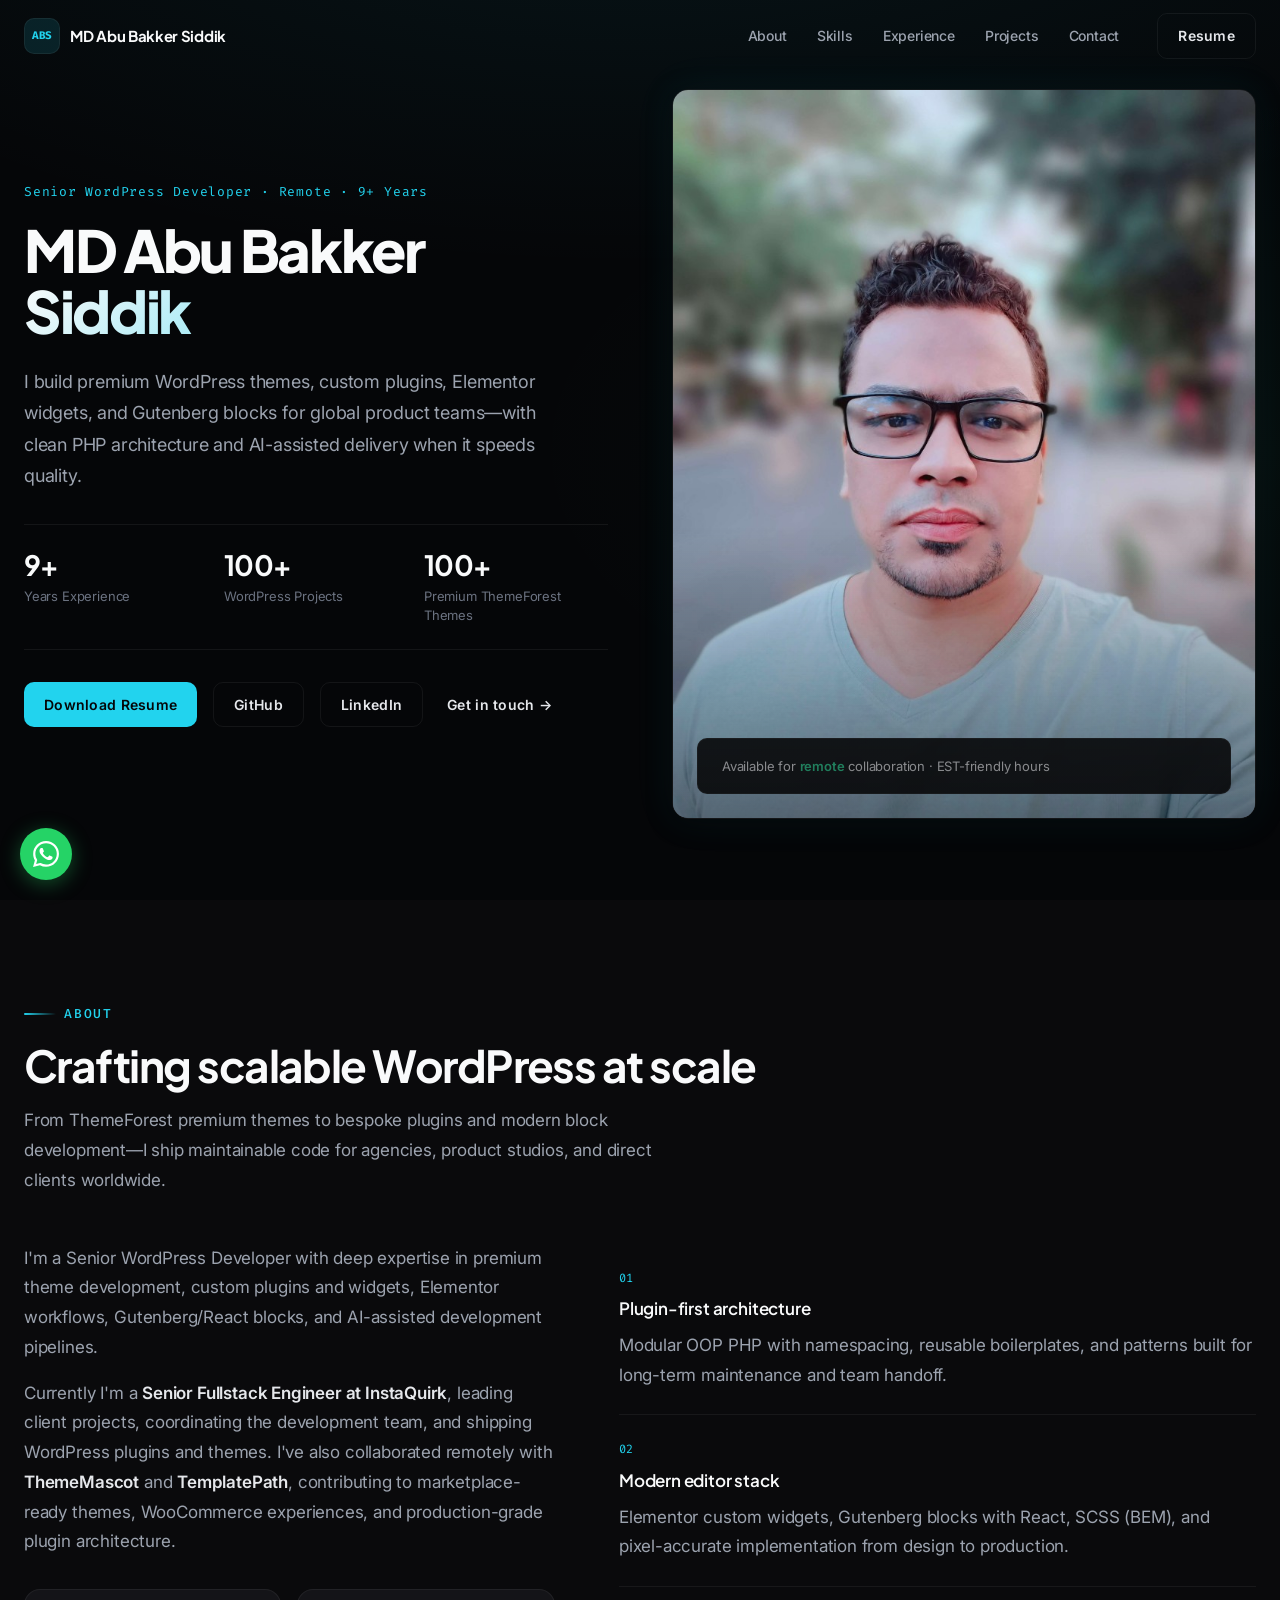
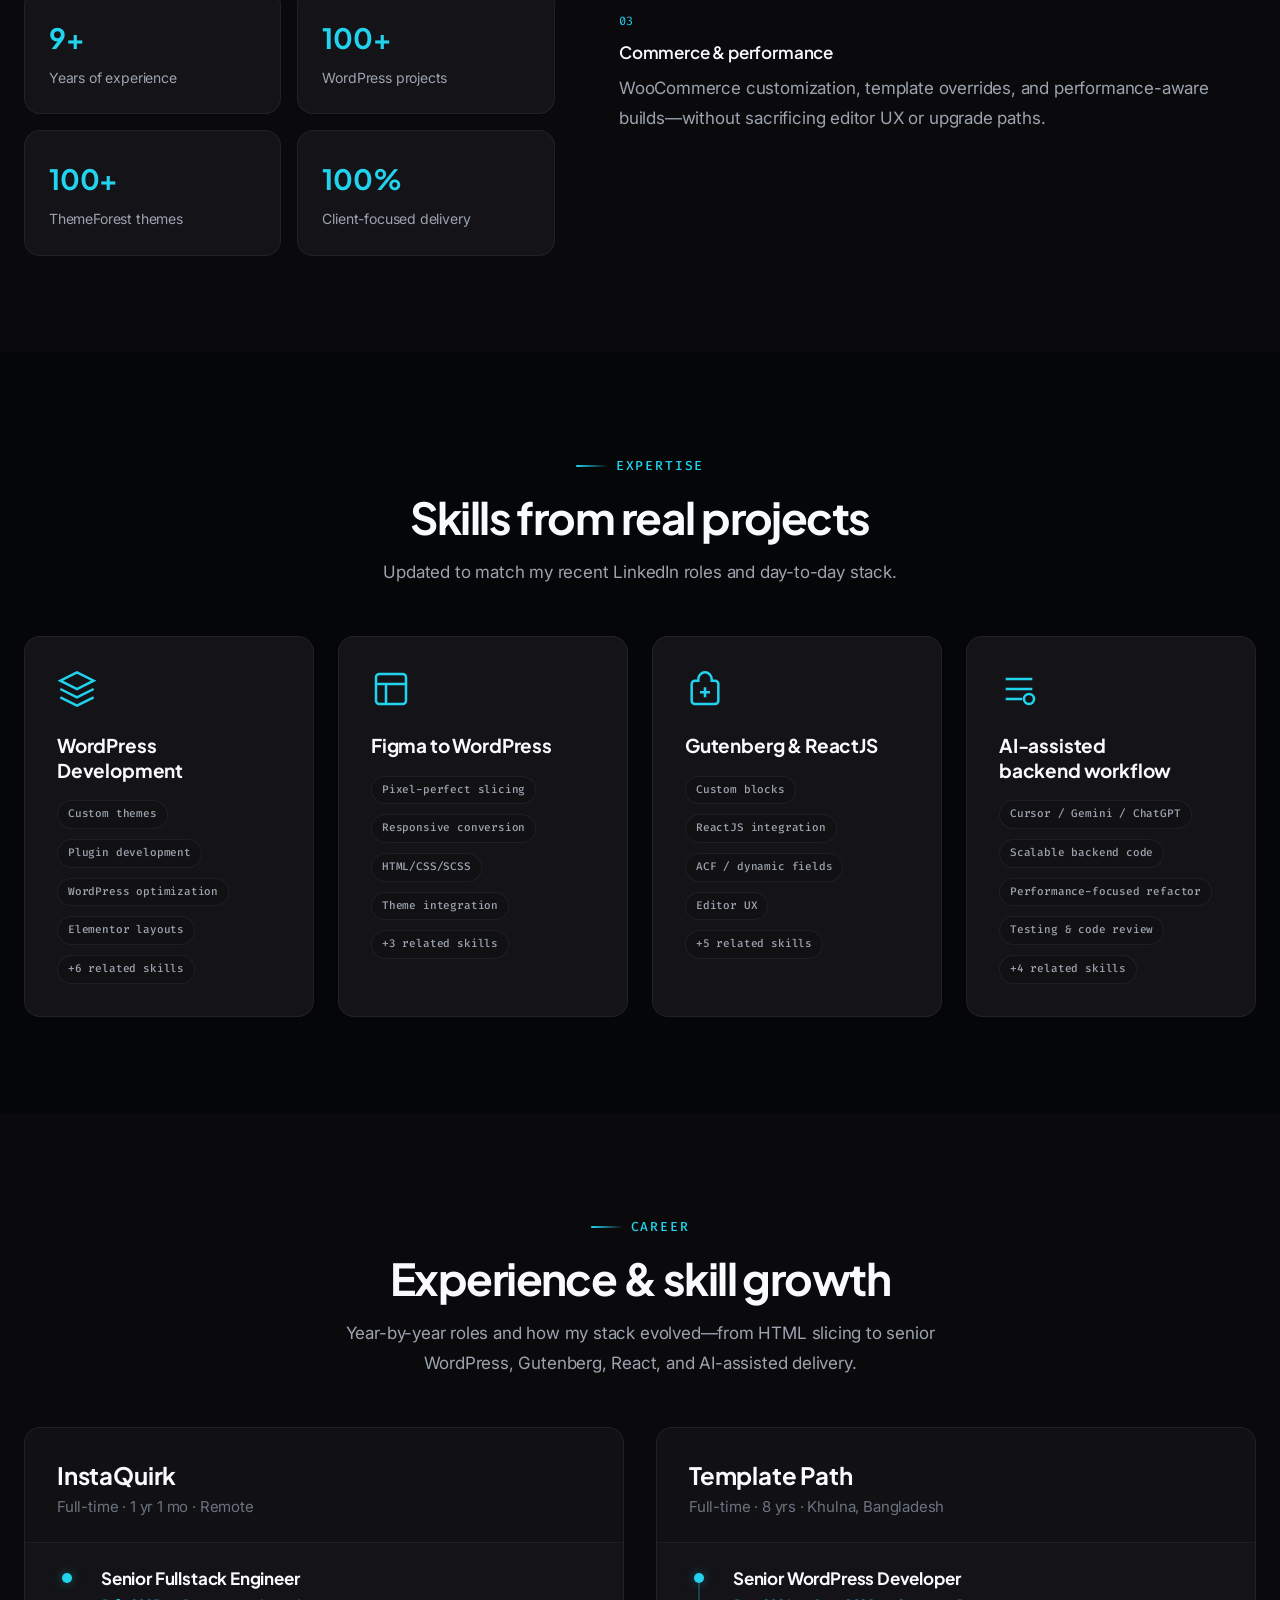
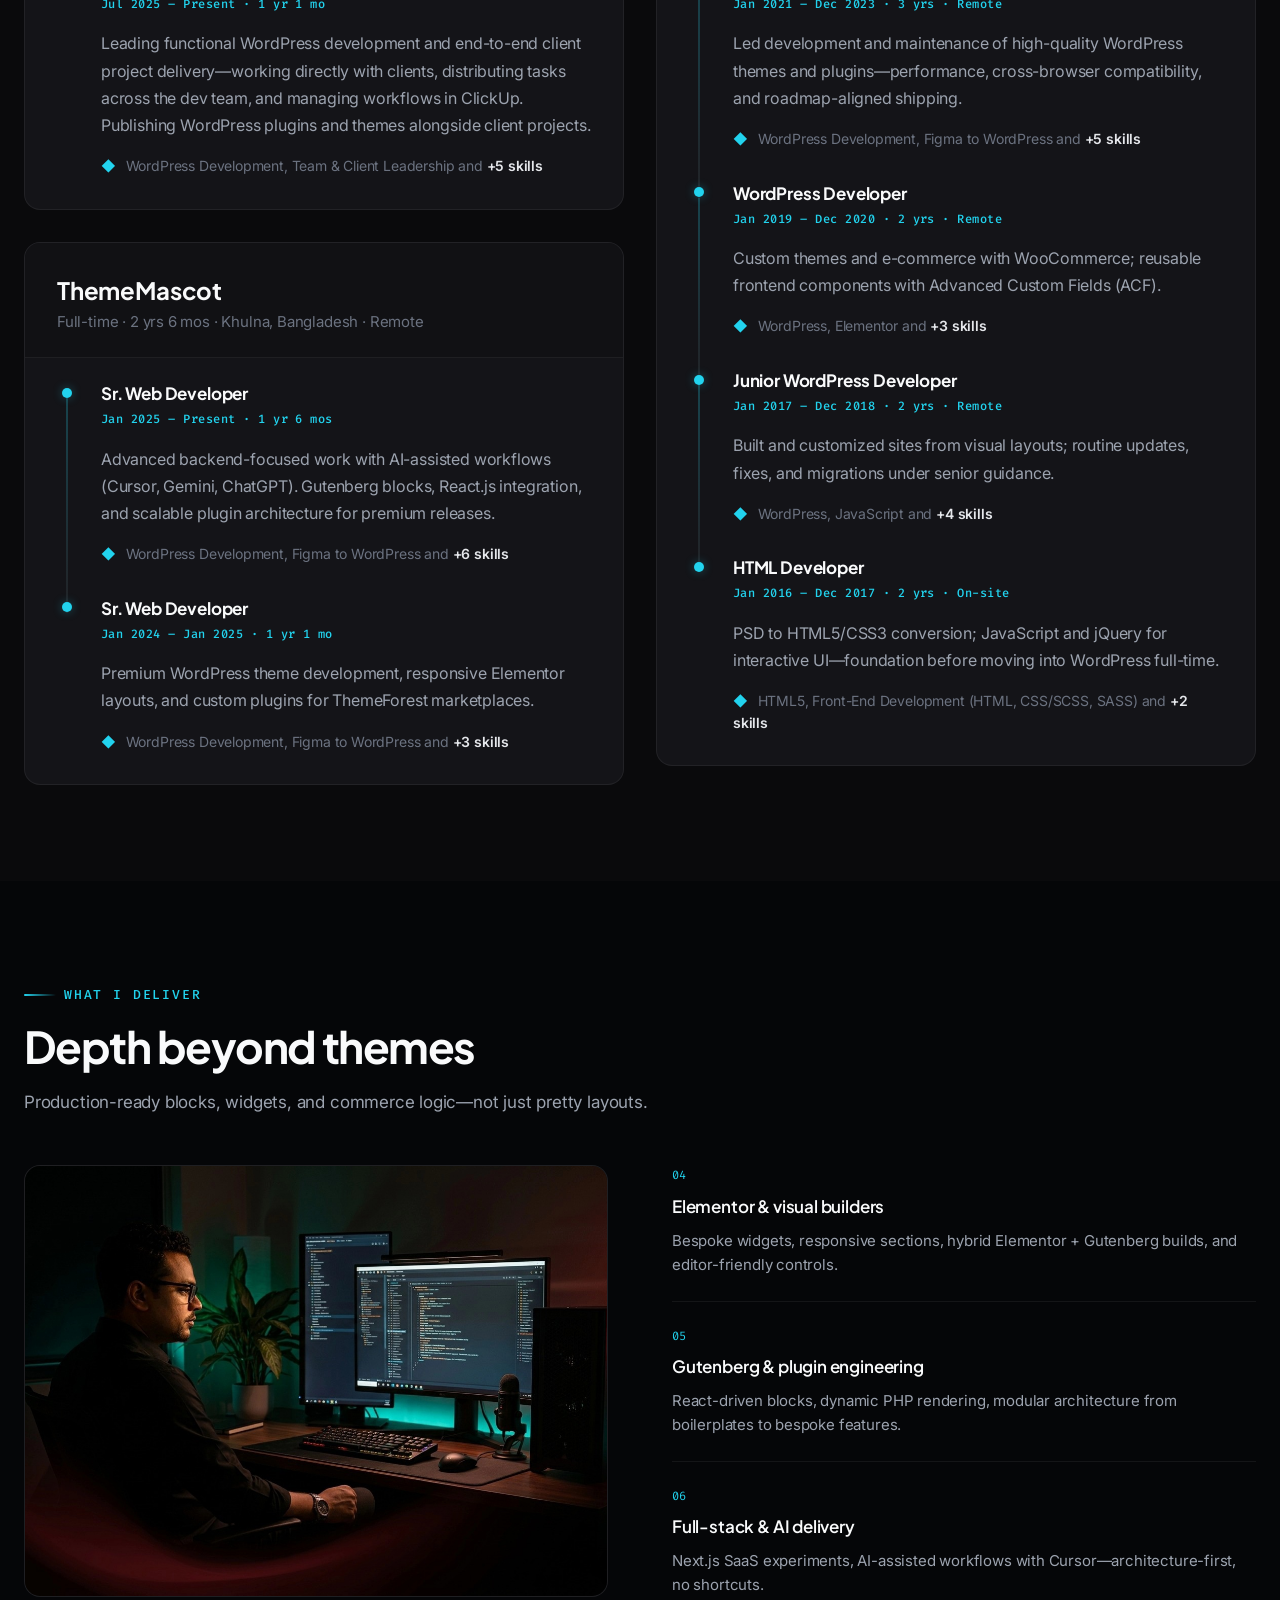
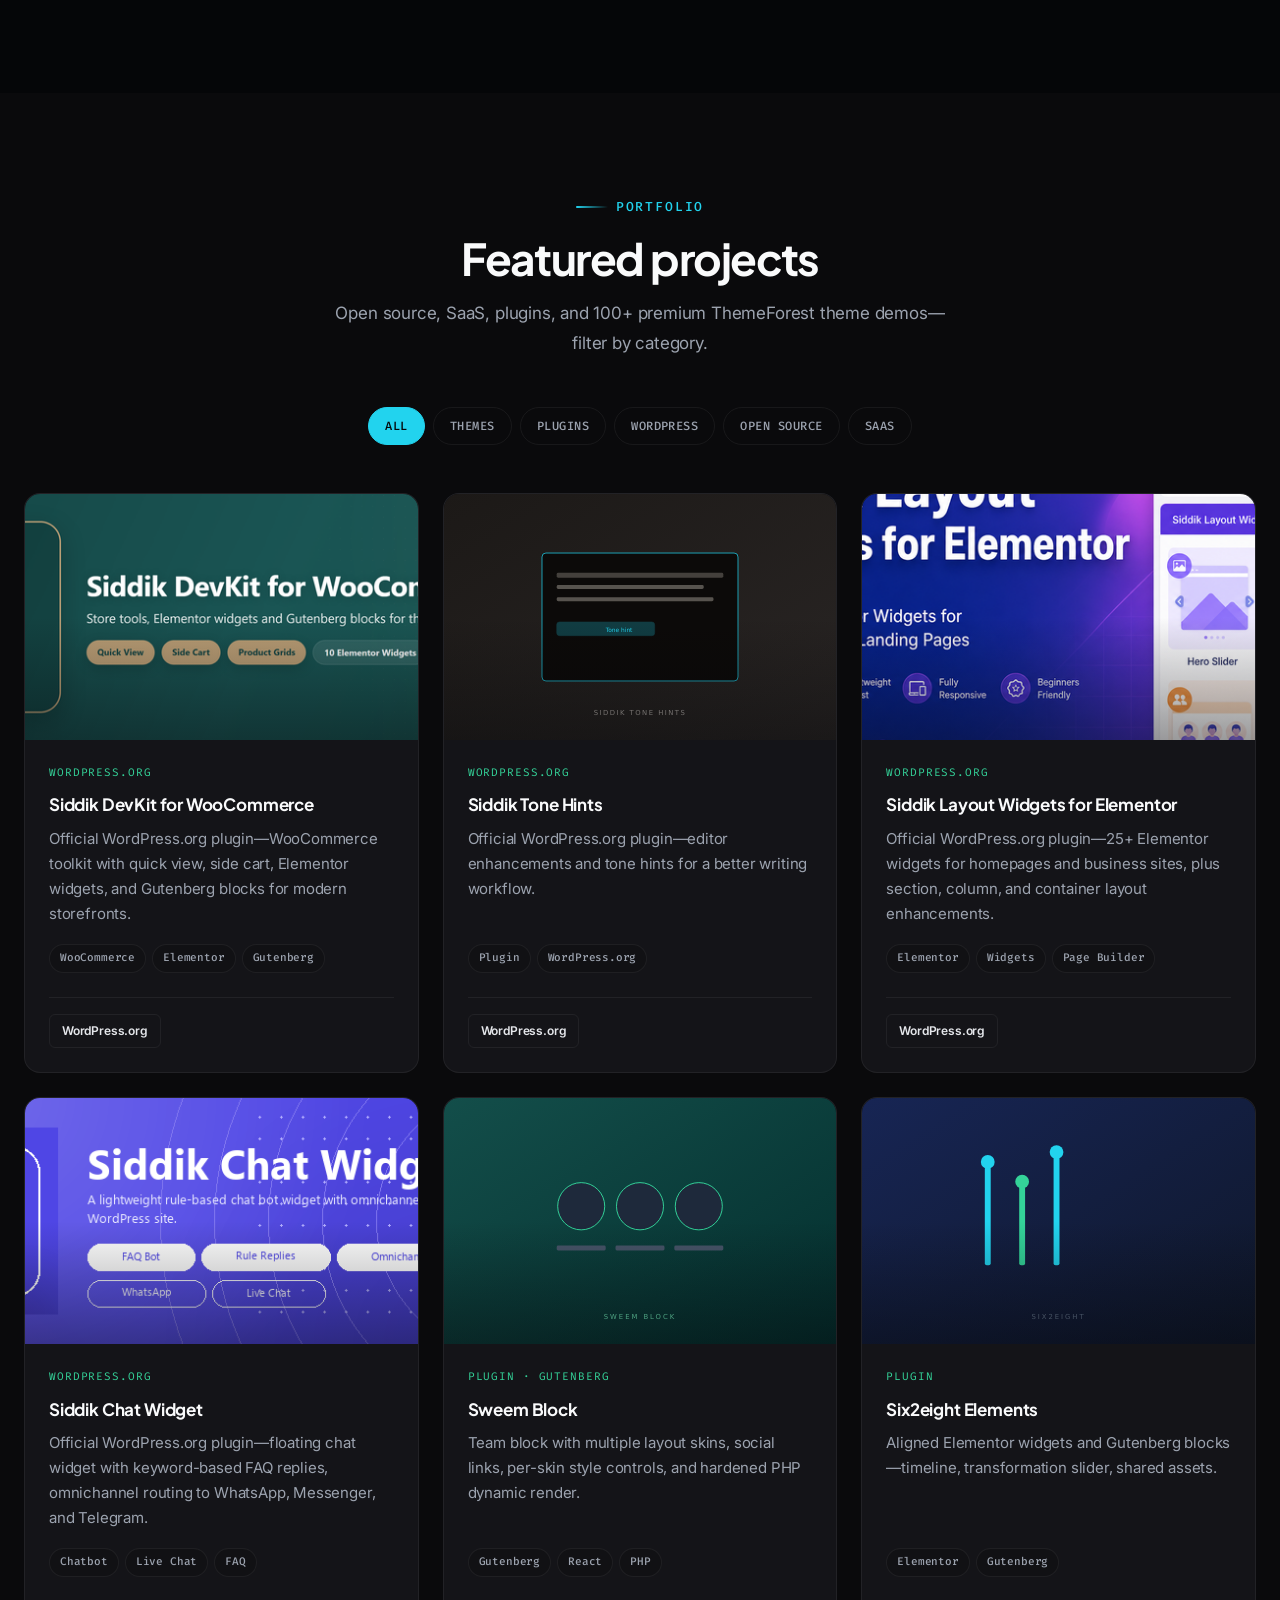
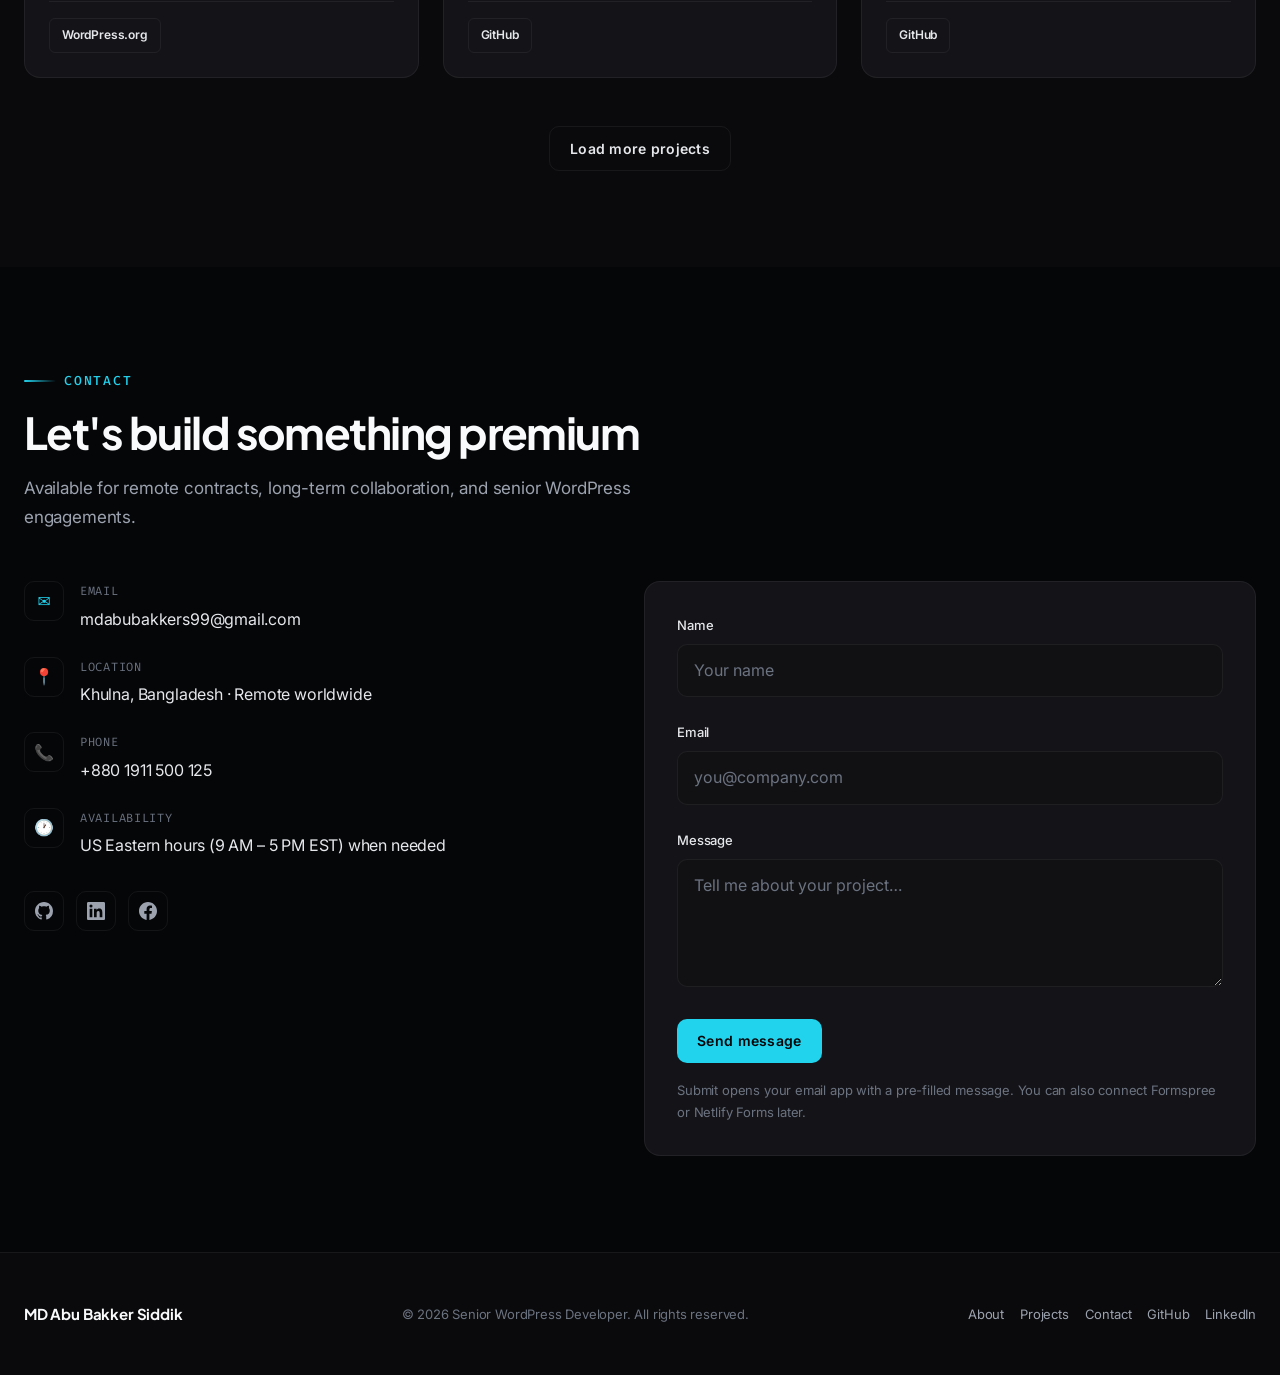
==== commit 6007ae18: "Fix experience timeline gap with balanced two-column masonry layout" ====
--- a/index.html
+++ b/index.html
@@ -253,95 +253,99 @@
         </header>
 
         <div class="career-timeline">
-          <article class="career-org">
-            <header class="career-org__head">
-              <h3 class="career-org__name">InstaQuirk</h3>
-              <p class="career-org__summary">Full-time · 1 yr 1 mo · Remote</p>
-            </header>
-            <div class="career-roles">
-              <article class="career-role">
-                <span class="career-role__marker" aria-hidden="true"></span>
-                <div class="career-role__content">
-                  <h4 class="career-role__title">Senior Fullstack Engineer</h4>
-                  <p class="career-role__dates">Jul 2025 – Present · 1 yr 1 mo</p>
-                  <p class="career-role__desc">Leading functional WordPress development and end-to-end client project delivery—working directly with clients, distributing tasks across the dev team, and managing workflows in ClickUp. Publishing WordPress plugins and themes alongside client projects.</p>
-                  <p class="career-role__skills"><span class="career-role__skills-mark" aria-hidden="true">◆</span> WordPress Development, Team &amp; Client Leadership and <strong>+5 skills</strong></p>
-                </div>
-              </article>
-            </div>
-          </article>
-
-          <article class="career-org">
-            <header class="career-org__head">
-              <h3 class="career-org__name">ThemeMascot</h3>
-              <p class="career-org__summary">Full-time · 2 yrs 6 mos · Khulna, Bangladesh · Remote</p>
-            </header>
-            <div class="career-roles">
-              <article class="career-role">
-                <span class="career-role__marker" aria-hidden="true"></span>
-                <div class="career-role__content">
-                  <h4 class="career-role__title">Sr. Web Developer</h4>
-                  <p class="career-role__dates">Jan 2025 – Present · 1 yrs 6 mos</p>
-                  <p class="career-role__desc">Advanced backend-focused work with AI-assisted workflows (Cursor, Gemini, ChatGPT). Gutenberg blocks, React.js integration, and scalable plugin architecture for premium releases.</p>
-                  <p class="career-role__skills"><span class="career-role__skills-mark" aria-hidden="true">◆</span> WordPress Development, Figma to WordPress and <strong>+6 skills</strong></p>
-                </div>
-              </article>
-              <article class="career-role">
-                <span class="career-role__marker" aria-hidden="true"></span>
-                <div class="career-role__content">
-                  <h4 class="career-role__title">Sr. Web Developer</h4>
-                  <p class="career-role__dates">Jan 2024 – Jan 2025 · 1 yr 1 mo</p>
-                  <p class="career-role__desc">Premium WordPress theme development, responsive Elementor layouts, and custom plugins for ThemeForest marketplaces.</p>
-                  <p class="career-role__skills"><span class="career-role__skills-mark" aria-hidden="true">◆</span> WordPress Development, Figma to WordPress and <strong>+3 skills</strong></p>
-                </div>
-              </article>
-            </div>
-          </article>
-
-          <article class="career-org">
-            <header class="career-org__head">
-              <h3 class="career-org__name">Template Path</h3>
-              <p class="career-org__summary">Full-time · 8 yrs · Khulna, Bangladesh</p>
-            </header>
-            <div class="career-roles">
-              <article class="career-role">
-                <span class="career-role__marker" aria-hidden="true"></span>
-                <div class="career-role__content">
-                  <h4 class="career-role__title">Senior WordPress Developer</h4>
-                  <p class="career-role__dates">Jan 2021 – Dec 2023 · 3 yrs · Remote</p>
-                  <p class="career-role__desc">Led development and maintenance of high-quality WordPress themes and plugins—performance, cross-browser compatibility, and roadmap-aligned shipping.</p>
-                  <p class="career-role__skills"><span class="career-role__skills-mark" aria-hidden="true">◆</span> WordPress Development, Figma to WordPress and <strong>+5 skills</strong></p>
-                </div>
-              </article>
-              <article class="career-role">
-                <span class="career-role__marker" aria-hidden="true"></span>
-                <div class="career-role__content">
-                  <h4 class="career-role__title">WordPress Developer</h4>
-                  <p class="career-role__dates">Jan 2019 – Dec 2020 · 2 yrs · Remote</p>
-                  <p class="career-role__desc">Custom themes and e-commerce with WooCommerce; reusable frontend components with Advanced Custom Fields (ACF).</p>
-                  <p class="career-role__skills"><span class="career-role__skills-mark" aria-hidden="true">◆</span> WordPress, Elementor and <strong>+3 skills</strong></p>
-                </div>
-              </article>
-              <article class="career-role">
-                <span class="career-role__marker" aria-hidden="true"></span>
-                <div class="career-role__content">
-                  <h4 class="career-role__title">Junior WordPress Developer</h4>
-                  <p class="career-role__dates">Jan 2017 – Dec 2018 · 2 yrs · Remote</p>
-                  <p class="career-role__desc">Built and customized sites from visual layouts; routine updates, fixes, and migrations under senior guidance.</p>
-                  <p class="career-role__skills"><span class="career-role__skills-mark" aria-hidden="true">◆</span> WordPress, JavaScript and <strong>+4 skills</strong></p>
-                </div>
-              </article>
-              <article class="career-role">
-                <span class="career-role__marker" aria-hidden="true"></span>
-                <div class="career-role__content">
-                  <h4 class="career-role__title">HTML Developer</h4>
-                  <p class="career-role__dates">Jan 2016 – Dec 2017 · 2 yrs · On-site</p>
-                  <p class="career-role__desc">PSD to HTML5/CSS3 conversion; JavaScript and jQuery for interactive UI—foundation before moving into WordPress full-time.</p>
-                  <p class="career-role__skills"><span class="career-role__skills-mark" aria-hidden="true">◆</span> HTML5, Front-End Development (HTML, CSS/SCSS, SASS) and <strong>+2 skills</strong></p>
-                </div>
-              </article>
-            </div>
-          </article>
+          <div class="career-timeline__col">
+            <article class="career-org">
+              <header class="career-org__head">
+                <h3 class="career-org__name">InstaQuirk</h3>
+                <p class="career-org__summary">Full-time · 1 yr 1 mo · Remote</p>
+              </header>
+              <div class="career-roles">
+                <article class="career-role">
+                  <span class="career-role__marker" aria-hidden="true"></span>
+                  <div class="career-role__content">
+                    <h4 class="career-role__title">Senior Fullstack Engineer</h4>
+                    <p class="career-role__dates">Jul 2025 – Present · 1 yr 1 mo</p>
+                    <p class="career-role__desc">Leading functional WordPress development and end-to-end client project delivery—working directly with clients, distributing tasks across the dev team, and managing workflows in ClickUp. Publishing WordPress plugins and themes alongside client projects.</p>
+                    <p class="career-role__skills"><span class="career-role__skills-mark" aria-hidden="true">◆</span> WordPress Development, Team &amp; Client Leadership and <strong>+5 skills</strong></p>
+                  </div>
+                </article>
+              </div>
+            </article>
+
+            <article class="career-org">
+              <header class="career-org__head">
+                <h3 class="career-org__name">ThemeMascot</h3>
+                <p class="career-org__summary">Full-time · 2 yrs 6 mos · Khulna, Bangladesh · Remote</p>
+              </header>
+              <div class="career-roles">
+                <article class="career-role">
+                  <span class="career-role__marker" aria-hidden="true"></span>
+                  <div class="career-role__content">
+                    <h4 class="career-role__title">Sr. Web Developer</h4>
+                    <p class="career-role__dates">Jan 2025 – Present · 1 yr 6 mos</p>
+                    <p class="career-role__desc">Advanced backend-focused work with AI-assisted workflows (Cursor, Gemini, ChatGPT). Gutenberg blocks, React.js integration, and scalable plugin architecture for premium releases.</p>
+                    <p class="career-role__skills"><span class="career-role__skills-mark" aria-hidden="true">◆</span> WordPress Development, Figma to WordPress and <strong>+6 skills</strong></p>
+                  </div>
+                </article>
+                <article class="career-role">
+                  <span class="career-role__marker" aria-hidden="true"></span>
+                  <div class="career-role__content">
+                    <h4 class="career-role__title">Sr. Web Developer</h4>
+                    <p class="career-role__dates">Jan 2024 – Jan 2025 · 1 yr 1 mo</p>
+                    <p class="career-role__desc">Premium WordPress theme development, responsive Elementor layouts, and custom plugins for ThemeForest marketplaces.</p>
+                    <p class="career-role__skills"><span class="career-role__skills-mark" aria-hidden="true">◆</span> WordPress Development, Figma to WordPress and <strong>+3 skills</strong></p>
+                  </div>
+                </article>
+              </div>
+            </article>
+          </div>
+
+          <div class="career-timeline__col">
+            <article class="career-org">
+              <header class="career-org__head">
+                <h3 class="career-org__name">Template Path</h3>
+                <p class="career-org__summary">Full-time · 8 yrs · Khulna, Bangladesh</p>
+              </header>
+              <div class="career-roles">
+                <article class="career-role">
+                  <span class="career-role__marker" aria-hidden="true"></span>
+                  <div class="career-role__content">
+                    <h4 class="career-role__title">Senior WordPress Developer</h4>
+                    <p class="career-role__dates">Jan 2021 – Dec 2023 · 3 yrs · Remote</p>
+                    <p class="career-role__desc">Led development and maintenance of high-quality WordPress themes and plugins—performance, cross-browser compatibility, and roadmap-aligned shipping.</p>
+                    <p class="career-role__skills"><span class="career-role__skills-mark" aria-hidden="true">◆</span> WordPress Development, Figma to WordPress and <strong>+5 skills</strong></p>
+                  </div>
+                </article>
+                <article class="career-role">
+                  <span class="career-role__marker" aria-hidden="true"></span>
+                  <div class="career-role__content">
+                    <h4 class="career-role__title">WordPress Developer</h4>
+                    <p class="career-role__dates">Jan 2019 – Dec 2020 · 2 yrs · Remote</p>
+                    <p class="career-role__desc">Custom themes and e-commerce with WooCommerce; reusable frontend components with Advanced Custom Fields (ACF).</p>
+                    <p class="career-role__skills"><span class="career-role__skills-mark" aria-hidden="true">◆</span> WordPress, Elementor and <strong>+3 skills</strong></p>
+                  </div>
+                </article>
+                <article class="career-role">
+                  <span class="career-role__marker" aria-hidden="true"></span>
+                  <div class="career-role__content">
+                    <h4 class="career-role__title">Junior WordPress Developer</h4>
+                    <p class="career-role__dates">Jan 2017 – Dec 2018 · 2 yrs · Remote</p>
+                    <p class="career-role__desc">Built and customized sites from visual layouts; routine updates, fixes, and migrations under senior guidance.</p>
+                    <p class="career-role__skills"><span class="career-role__skills-mark" aria-hidden="true">◆</span> WordPress, JavaScript and <strong>+4 skills</strong></p>
+                  </div>
+                </article>
+                <article class="career-role">
+                  <span class="career-role__marker" aria-hidden="true"></span>
+                  <div class="career-role__content">
+                    <h4 class="career-role__title">HTML Developer</h4>
+                    <p class="career-role__dates">Jan 2016 – Dec 2017 · 2 yrs · On-site</p>
+                    <p class="career-role__desc">PSD to HTML5/CSS3 conversion; JavaScript and jQuery for interactive UI—foundation before moving into WordPress full-time.</p>
+                    <p class="career-role__skills"><span class="career-role__skills-mark" aria-hidden="true">◆</span> HTML5, Front-End Development (HTML, CSS/SCSS, SASS) and <strong>+2 skills</strong></p>
+                  </div>
+                </article>
+              </div>
+            </article>
+          </div>
         </div>
       </div>
     </section>
--- a/assets/css/main.css
+++ b/assets/css/main.css
@@ -862,6 +862,12 @@
     align-items: start;
   }
 }
+.career-timeline__col {
+  display: flex;
+  flex-direction: column;
+  gap: var(--space-xl);
+  min-width: 0;
+}
 
 .career-org {
   background: var(--color-bg-card);
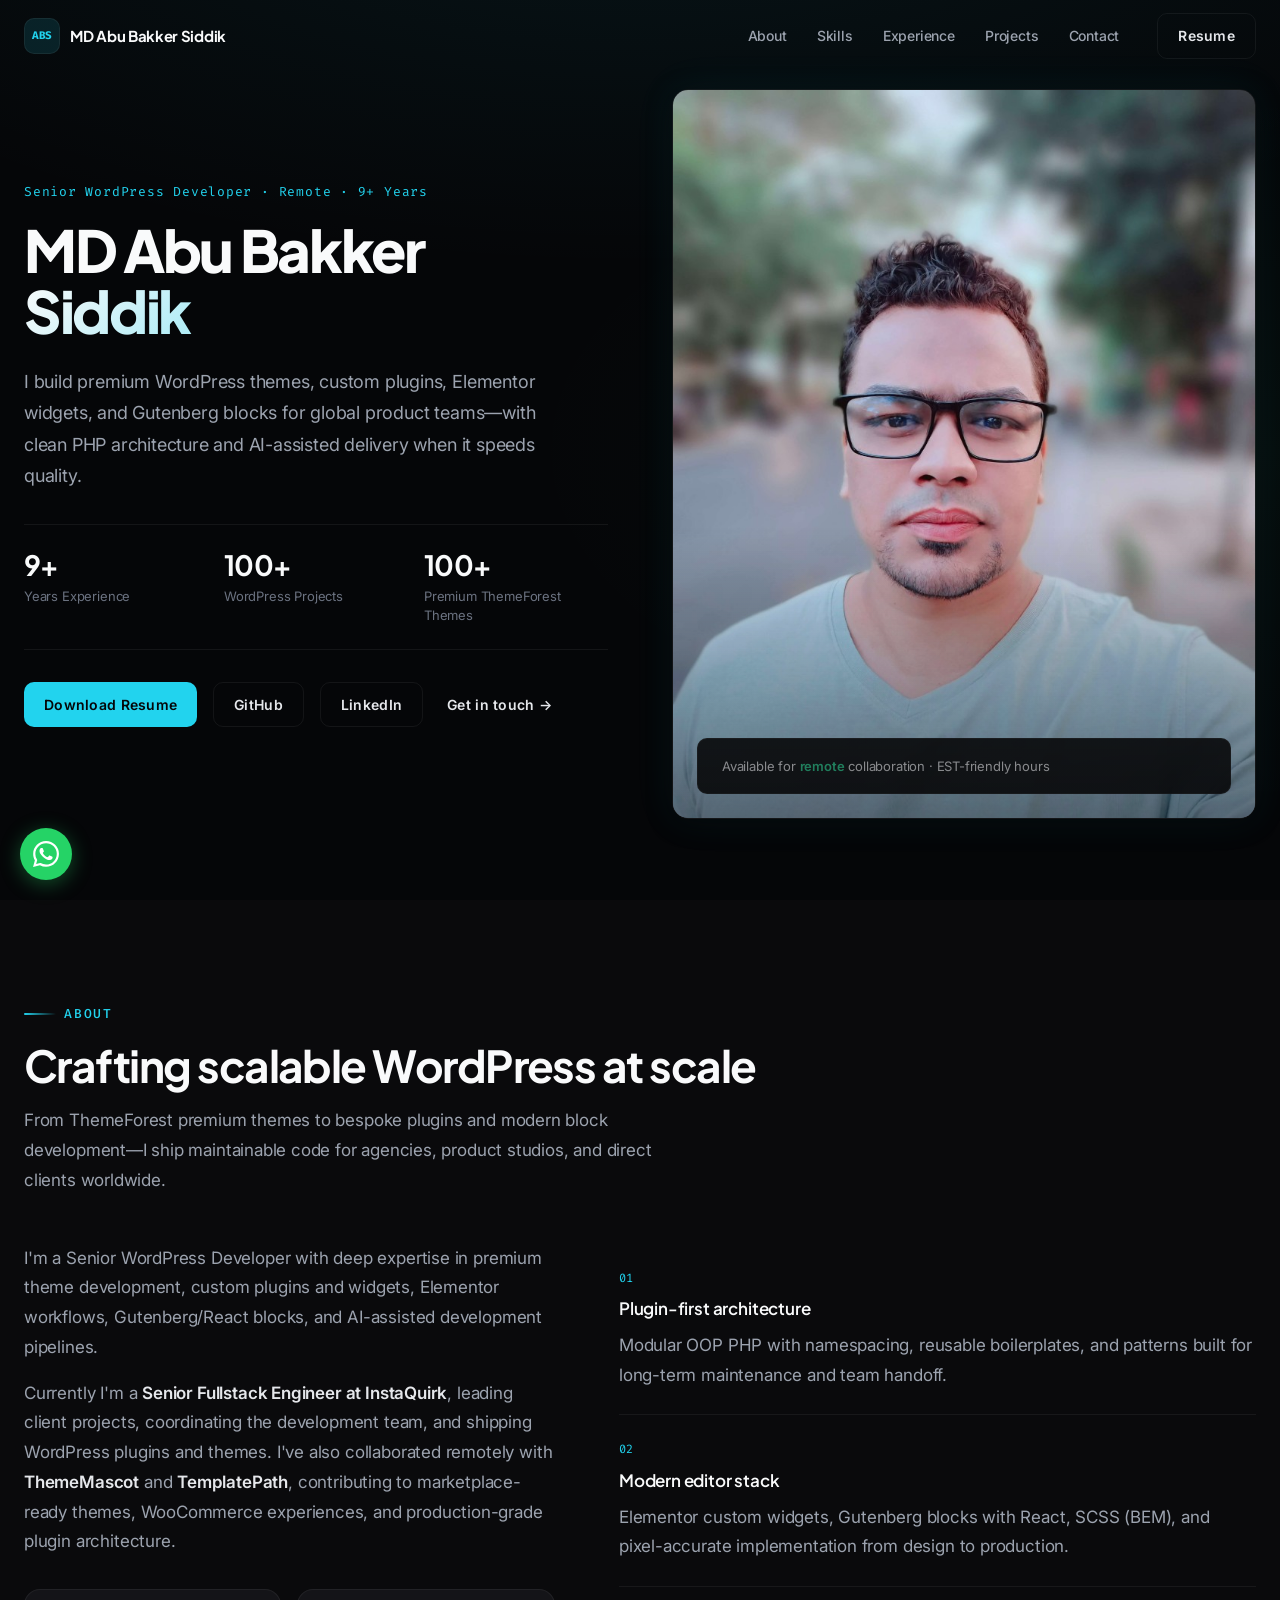
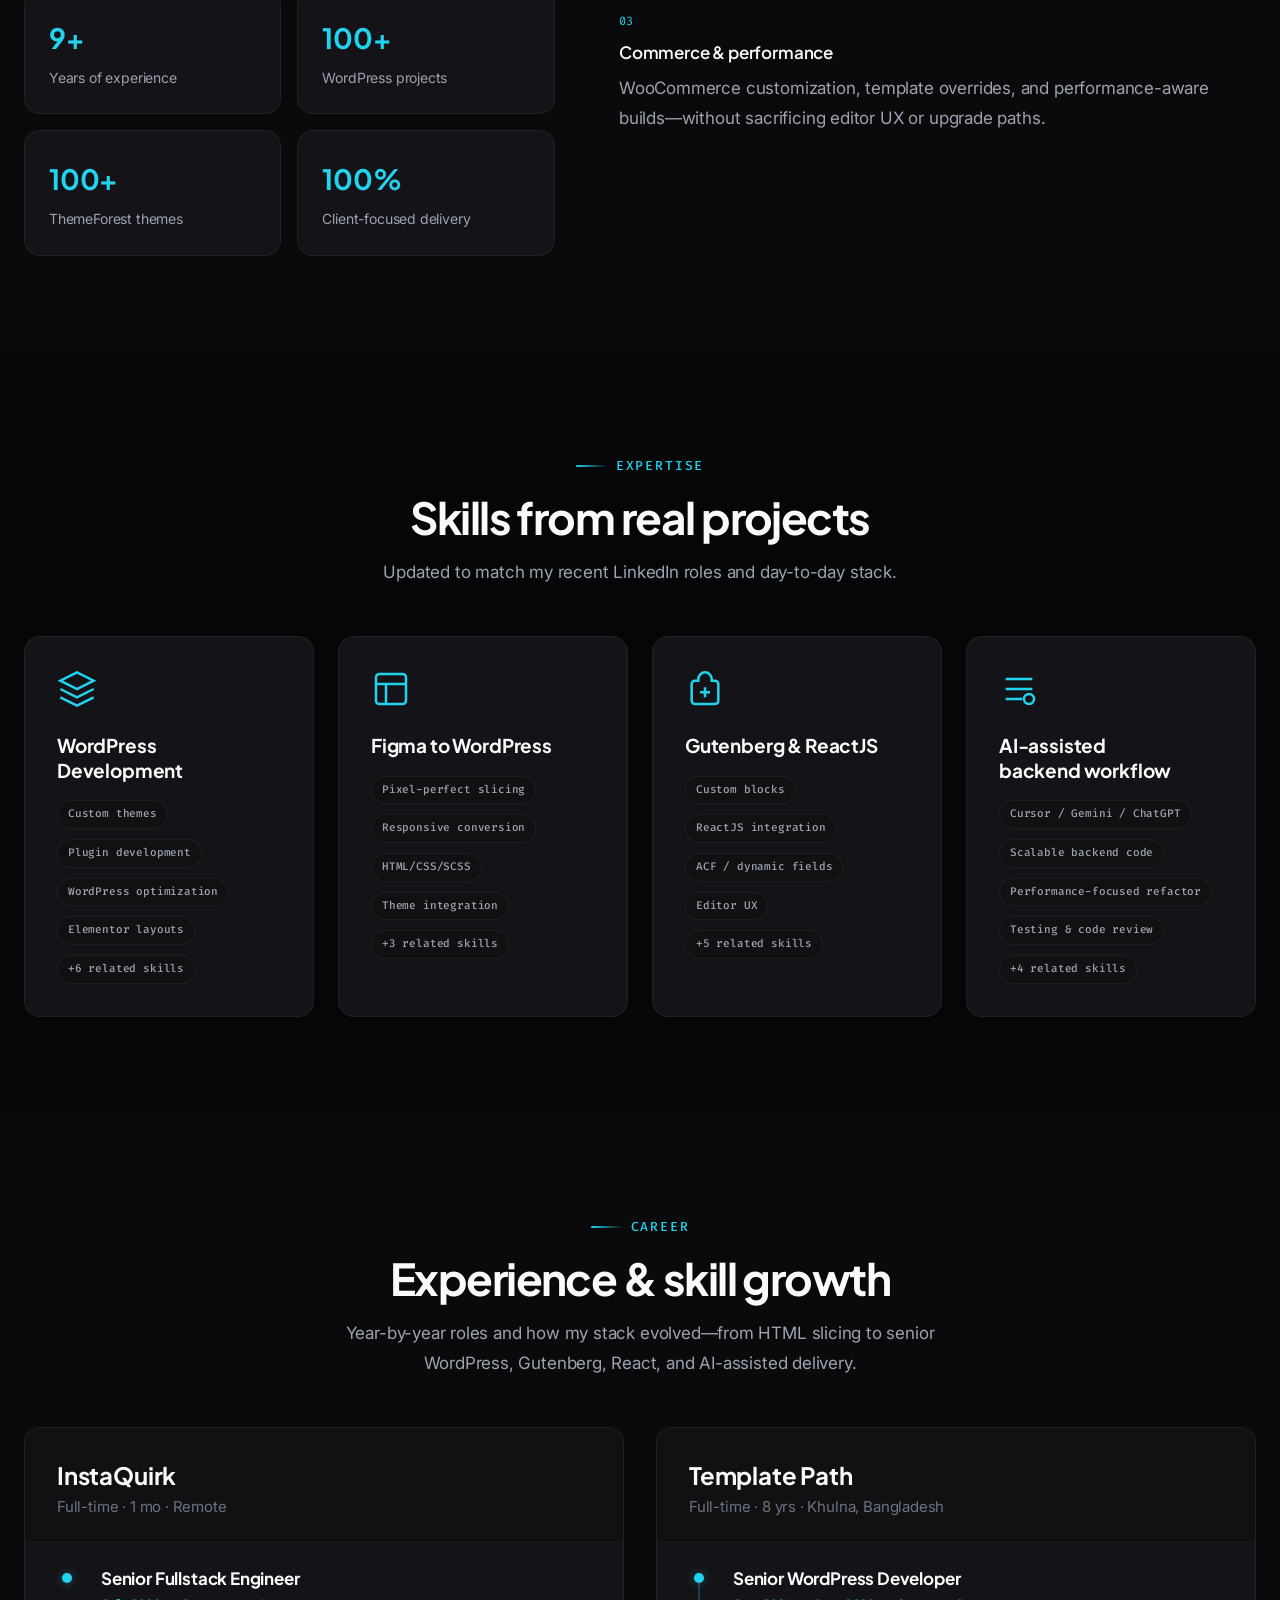
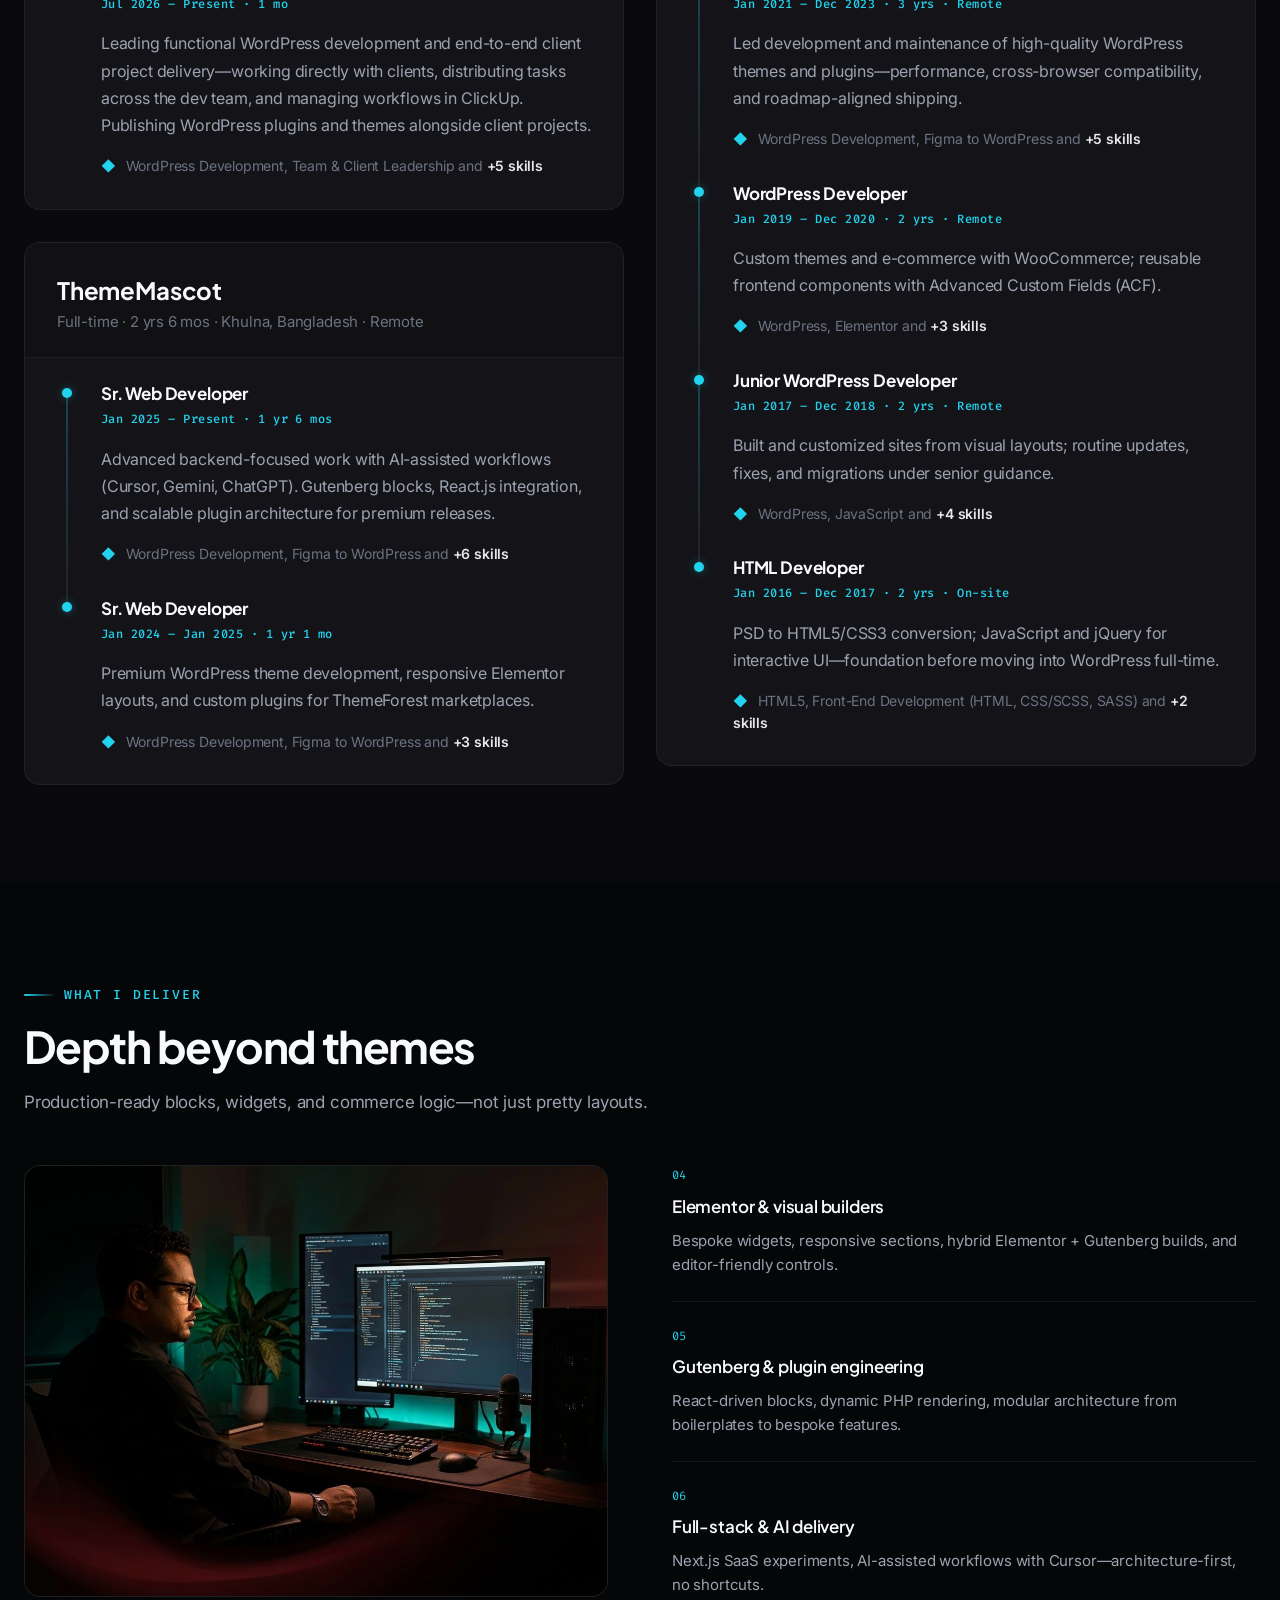
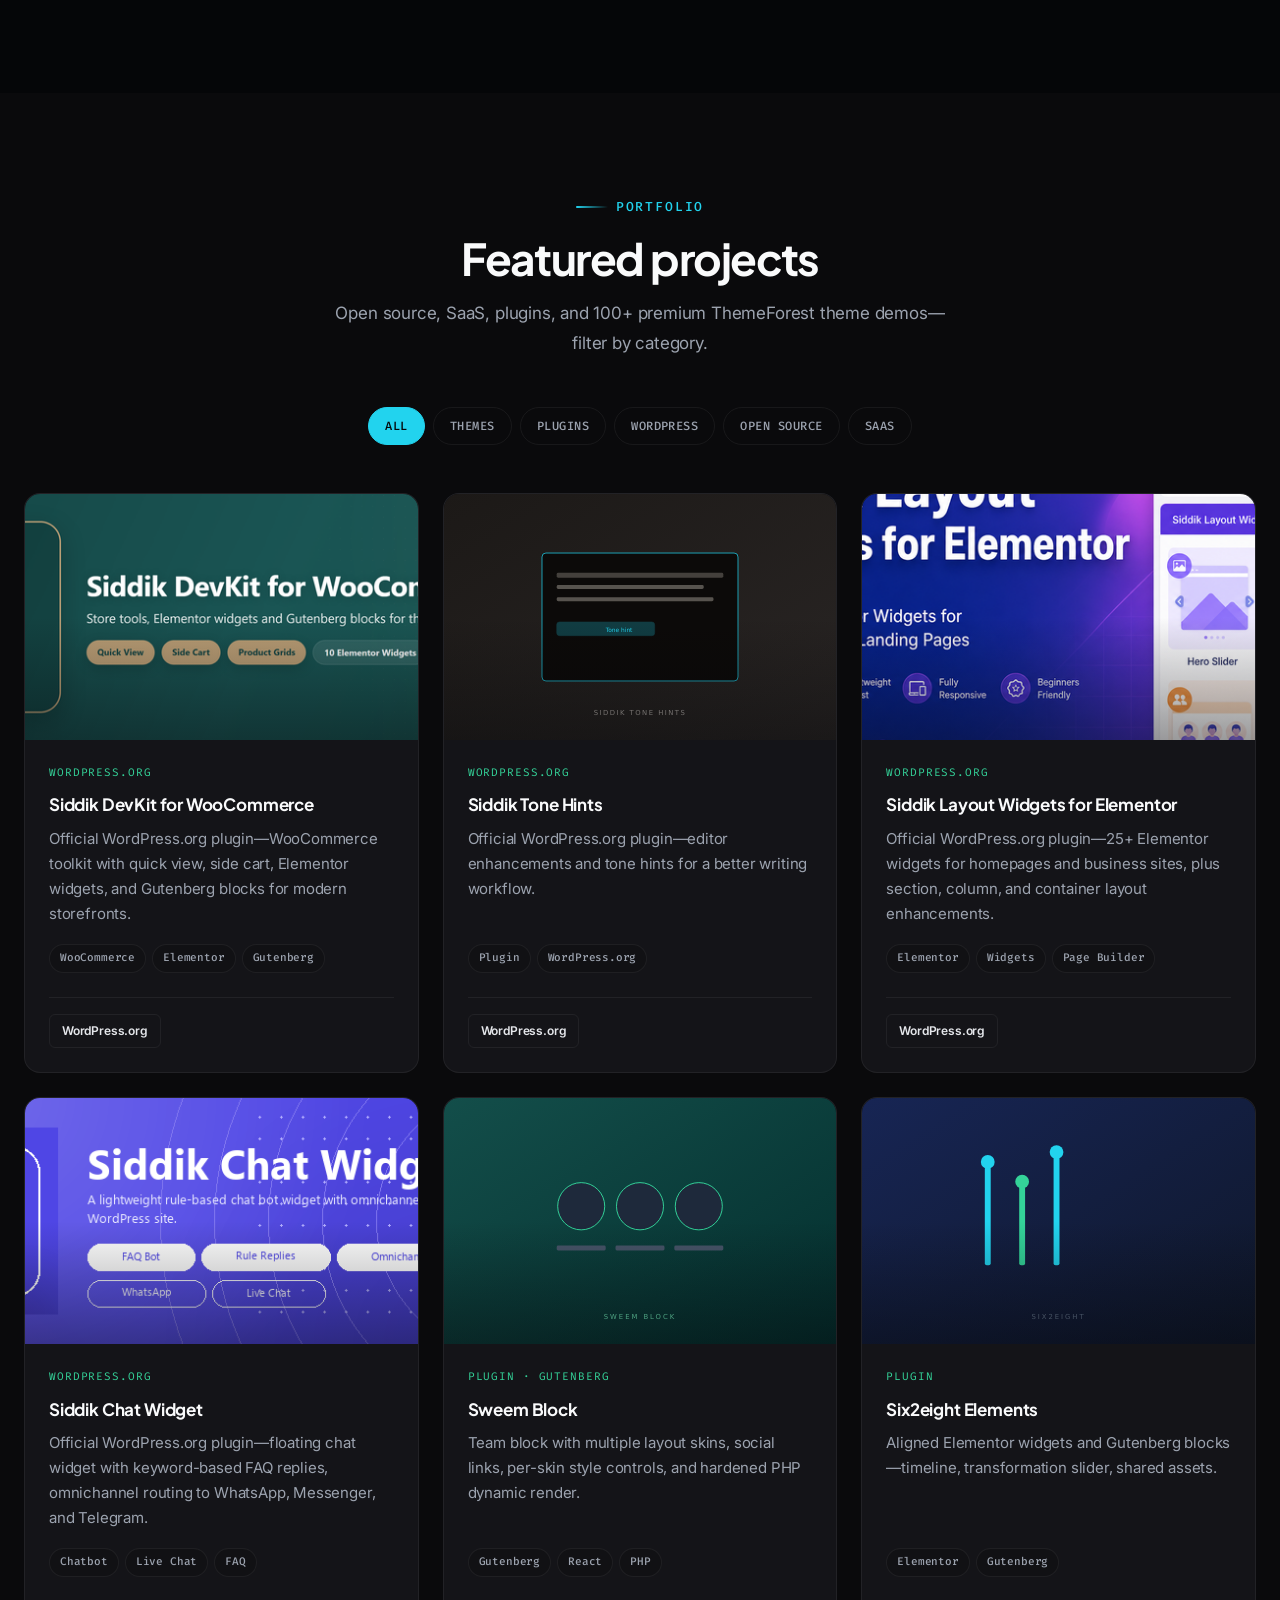
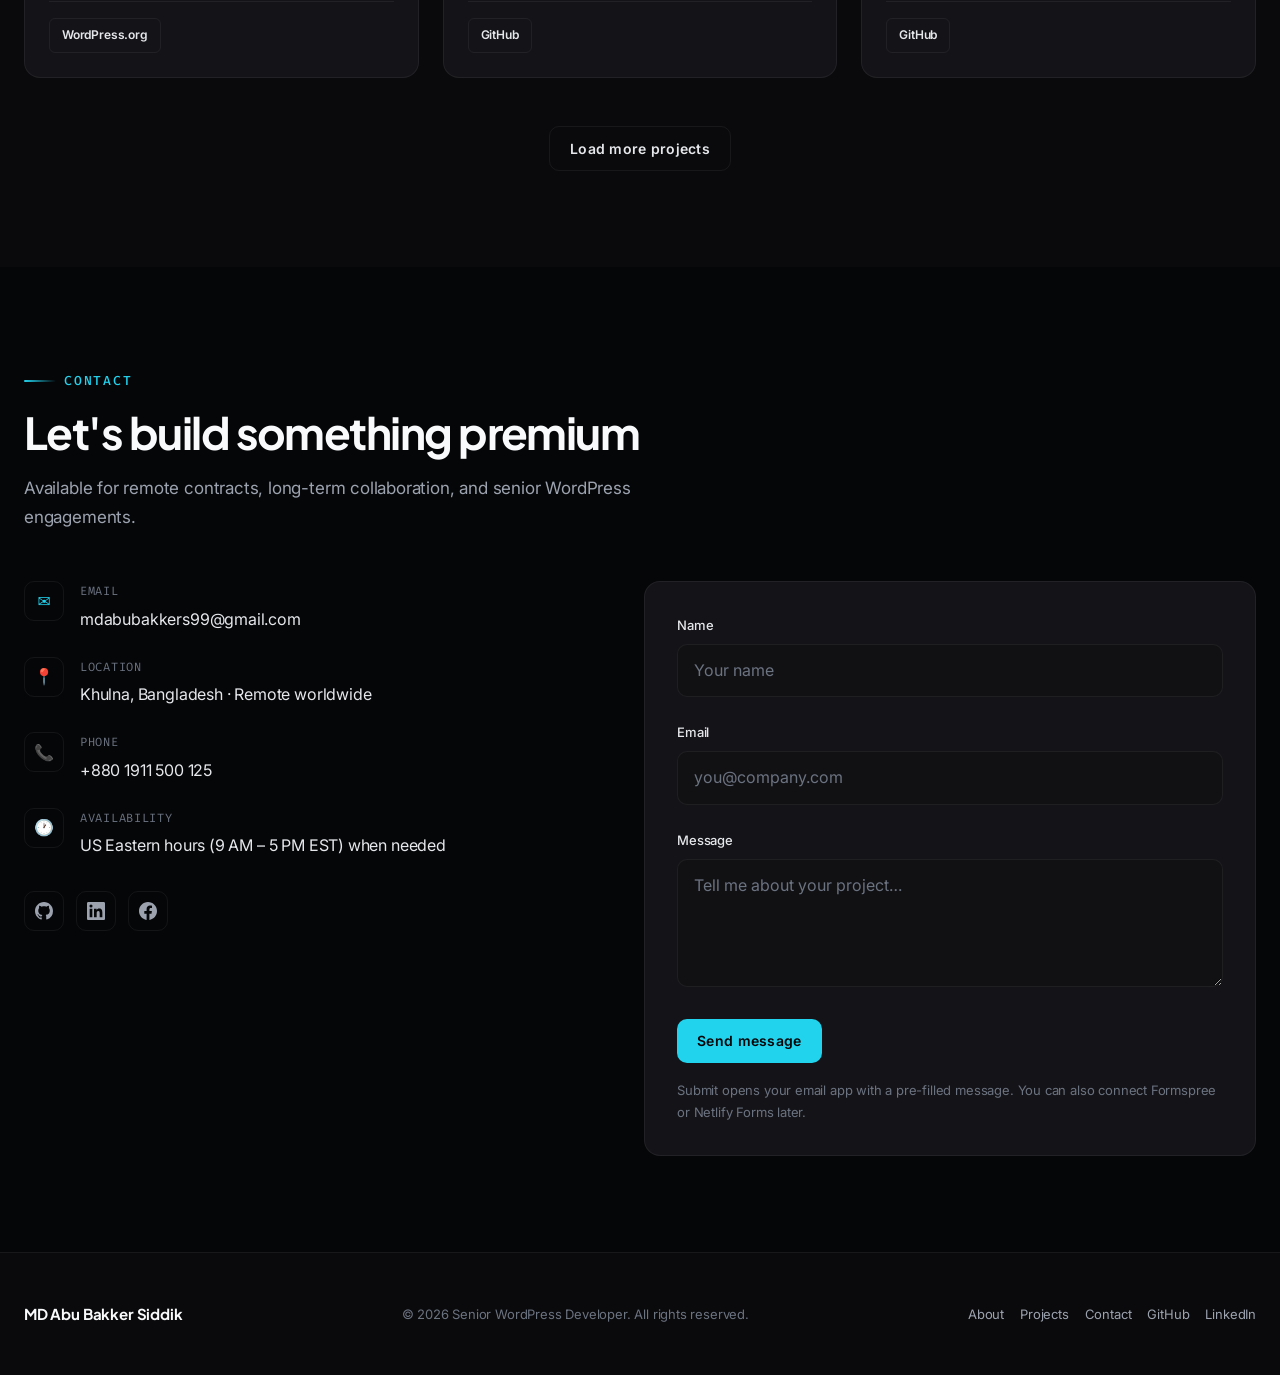
==== commit 709d8403: "Correct InstaQuirk start date to Jul 2026" ====
--- a/index.html
+++ b/index.html
@@ -257,14 +257,14 @@
             <article class="career-org">
               <header class="career-org__head">
                 <h3 class="career-org__name">InstaQuirk</h3>
-                <p class="career-org__summary">Full-time · 1 yr 1 mo · Remote</p>
+                <p class="career-org__summary">Full-time · 1 mo · Remote</p>
               </header>
               <div class="career-roles">
                 <article class="career-role">
                   <span class="career-role__marker" aria-hidden="true"></span>
                   <div class="career-role__content">
                     <h4 class="career-role__title">Senior Fullstack Engineer</h4>
-                    <p class="career-role__dates">Jul 2025 – Present · 1 yr 1 mo</p>
+                    <p class="career-role__dates">Jul 2026 – Present · 1 mo</p>
                     <p class="career-role__desc">Leading functional WordPress development and end-to-end client project delivery—working directly with clients, distributing tasks across the dev team, and managing workflows in ClickUp. Publishing WordPress plugins and themes alongside client projects.</p>
                     <p class="career-role__skills"><span class="career-role__skills-mark" aria-hidden="true">◆</span> WordPress Development, Team &amp; Client Leadership and <strong>+5 skills</strong></p>
                   </div>
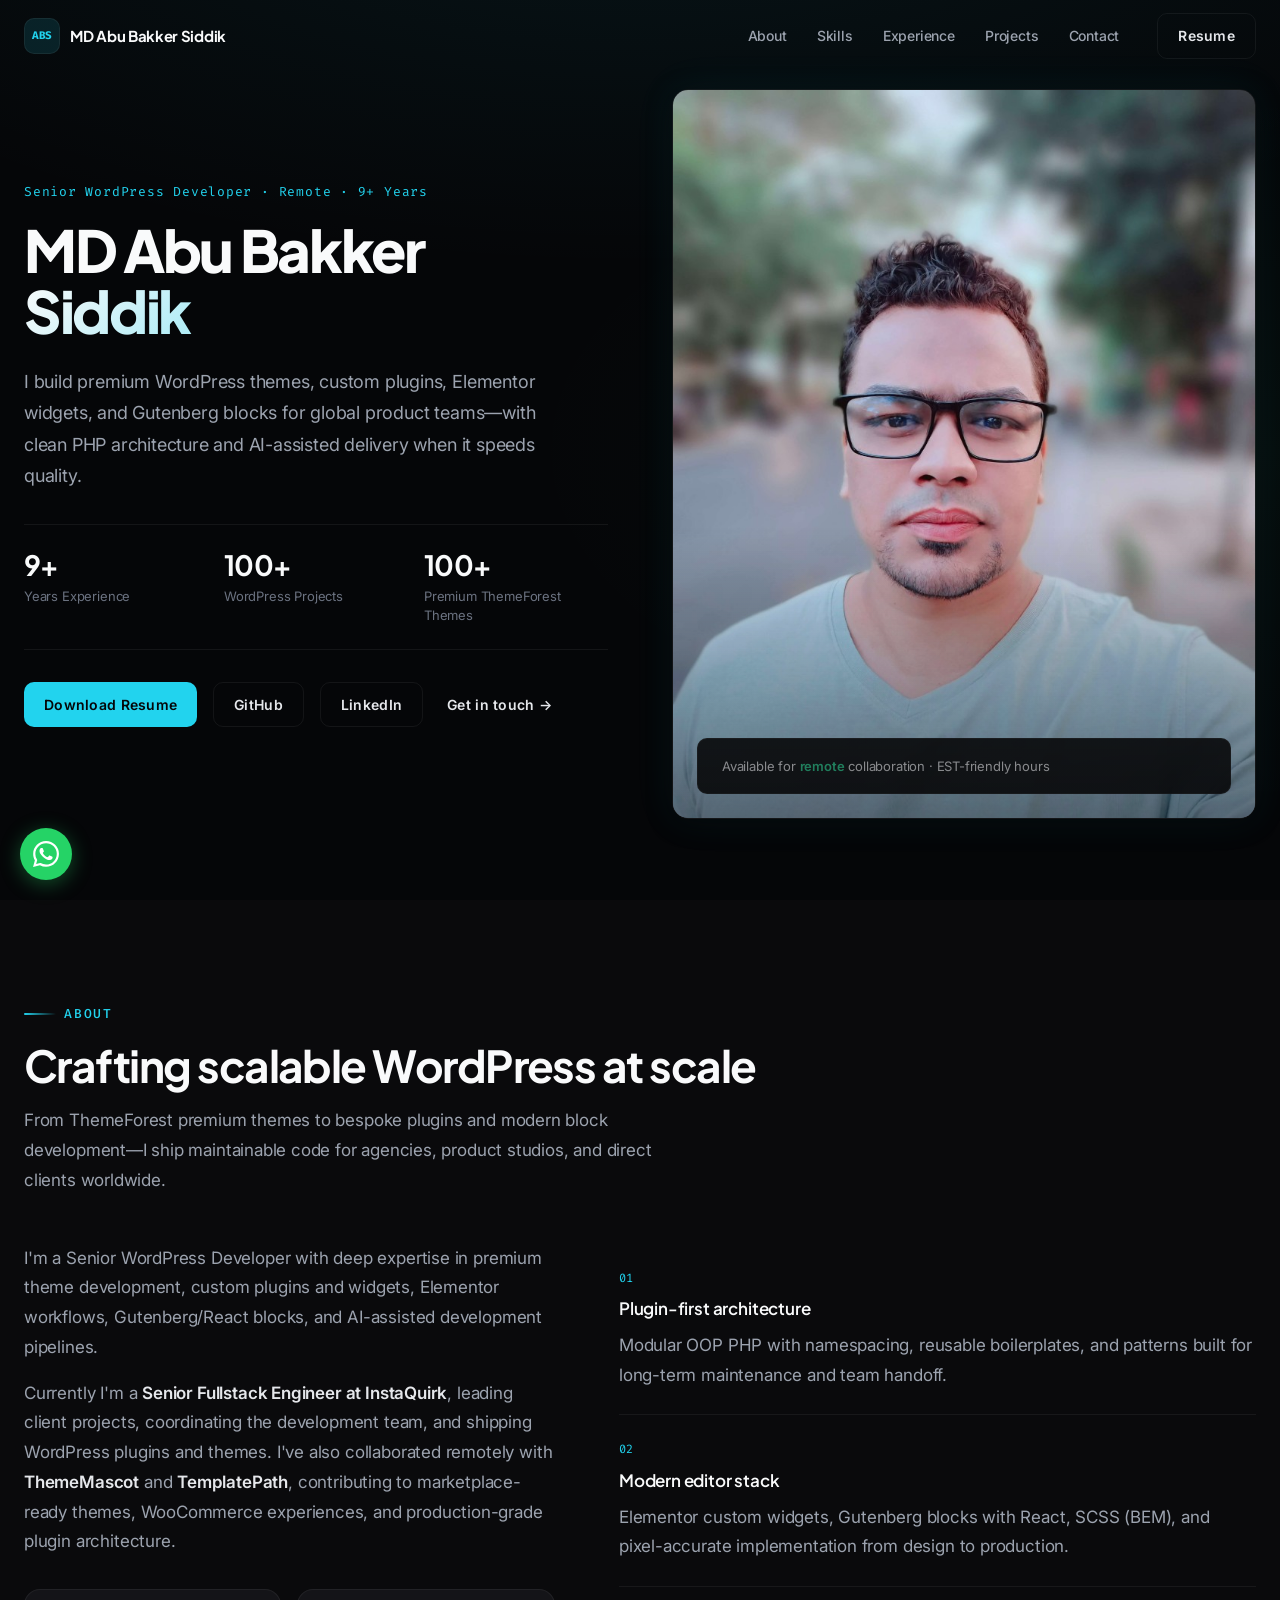
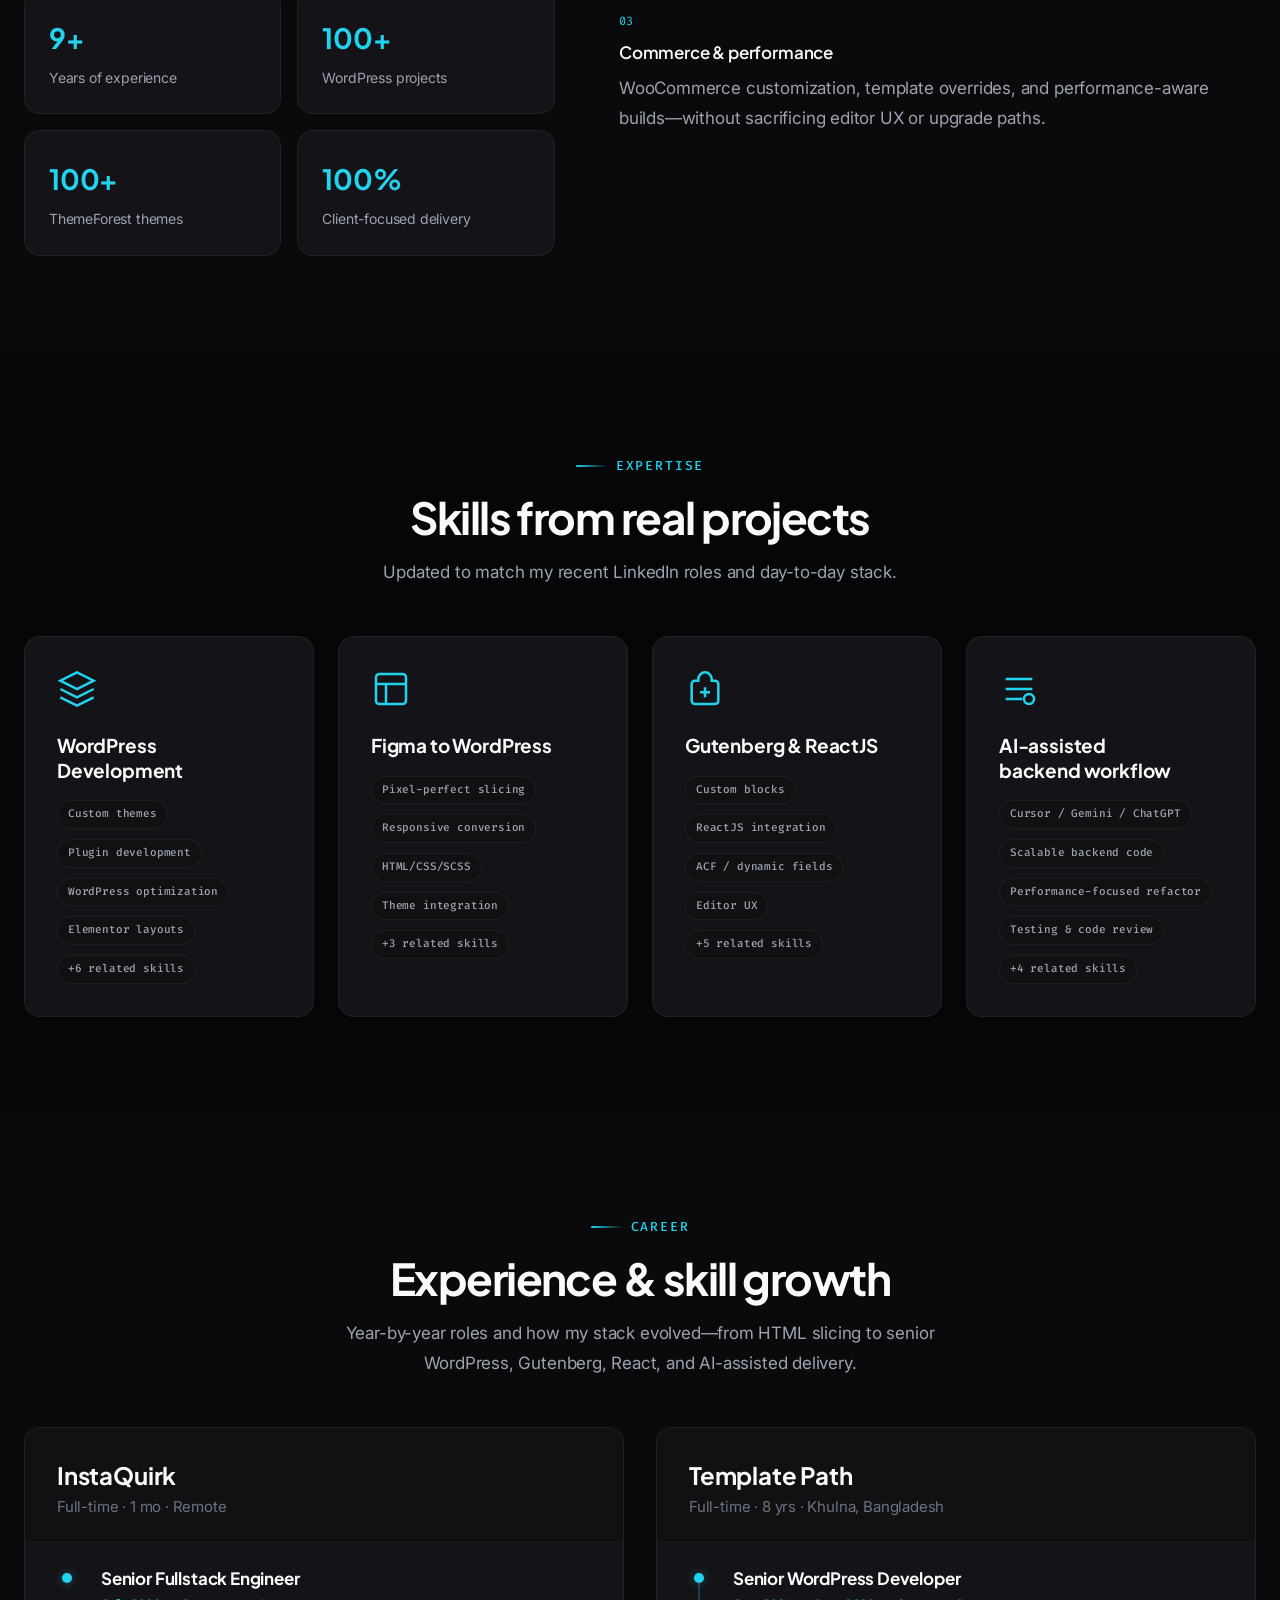
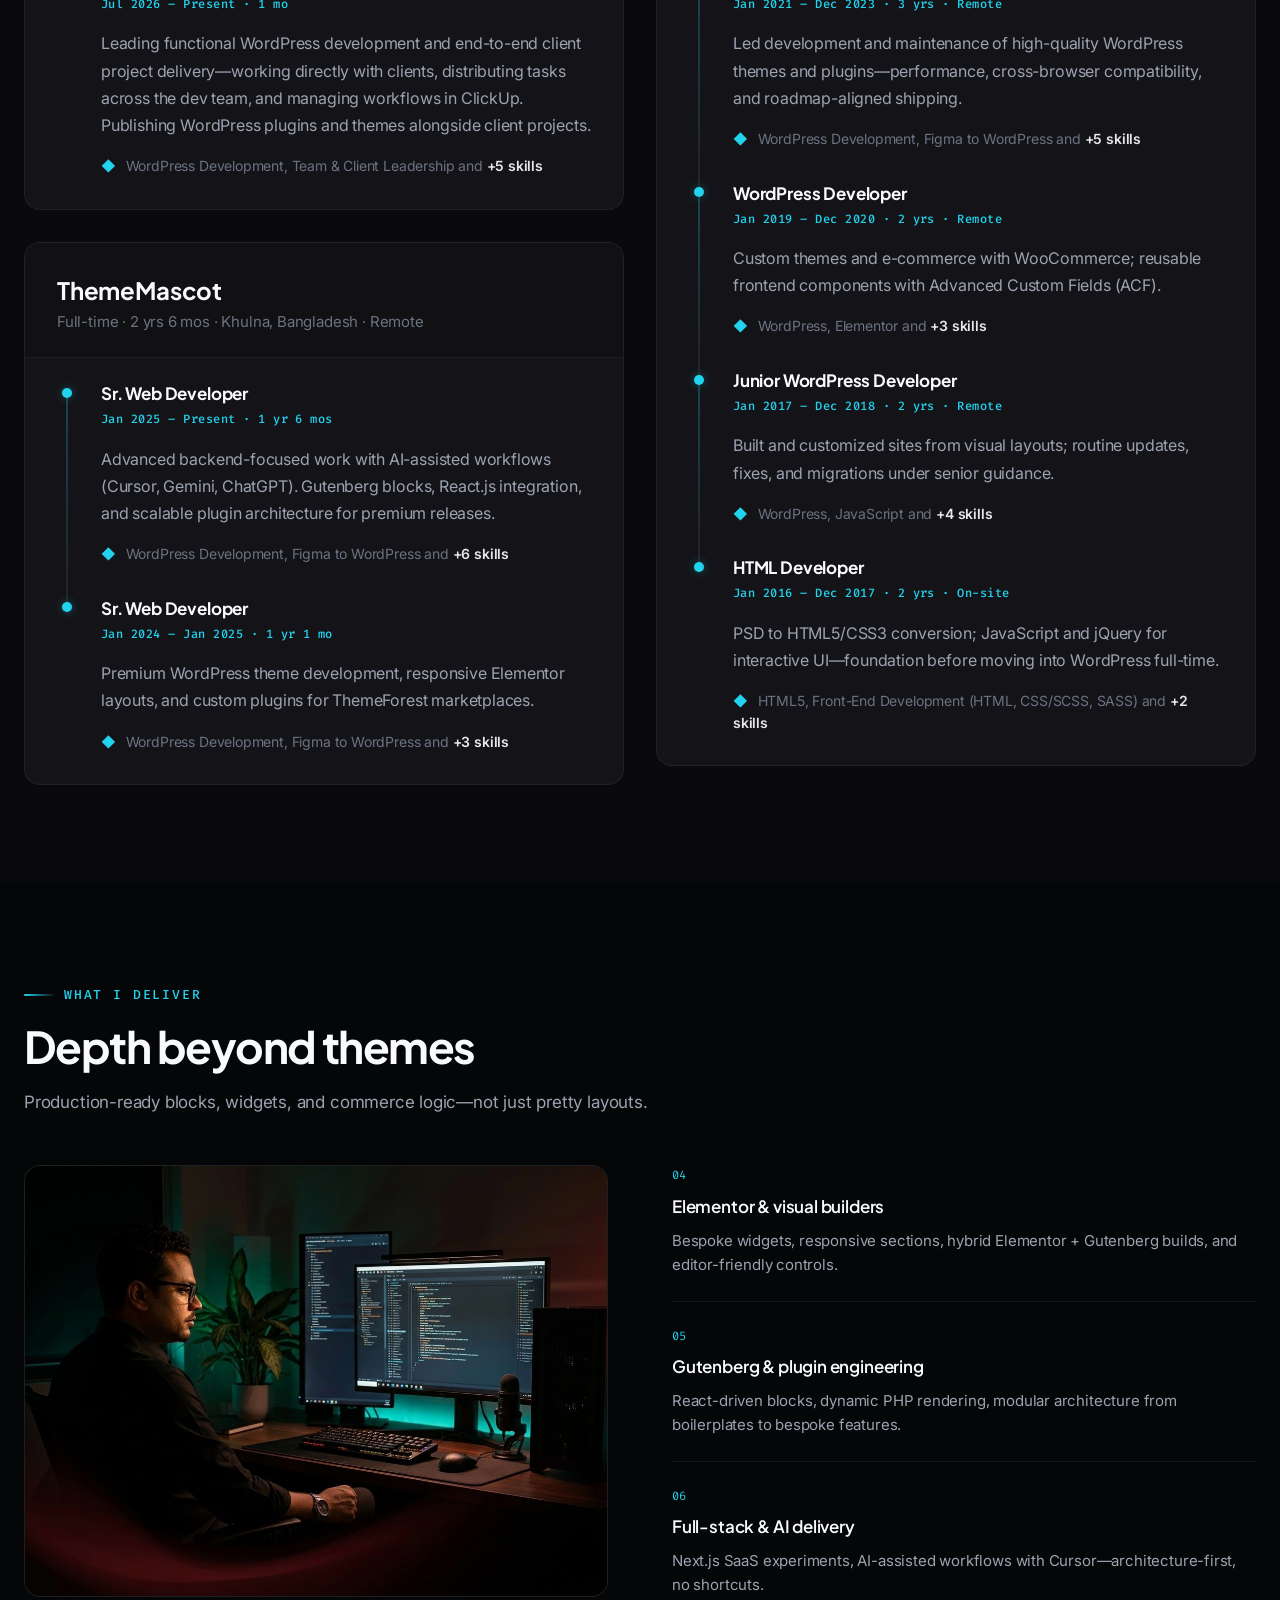
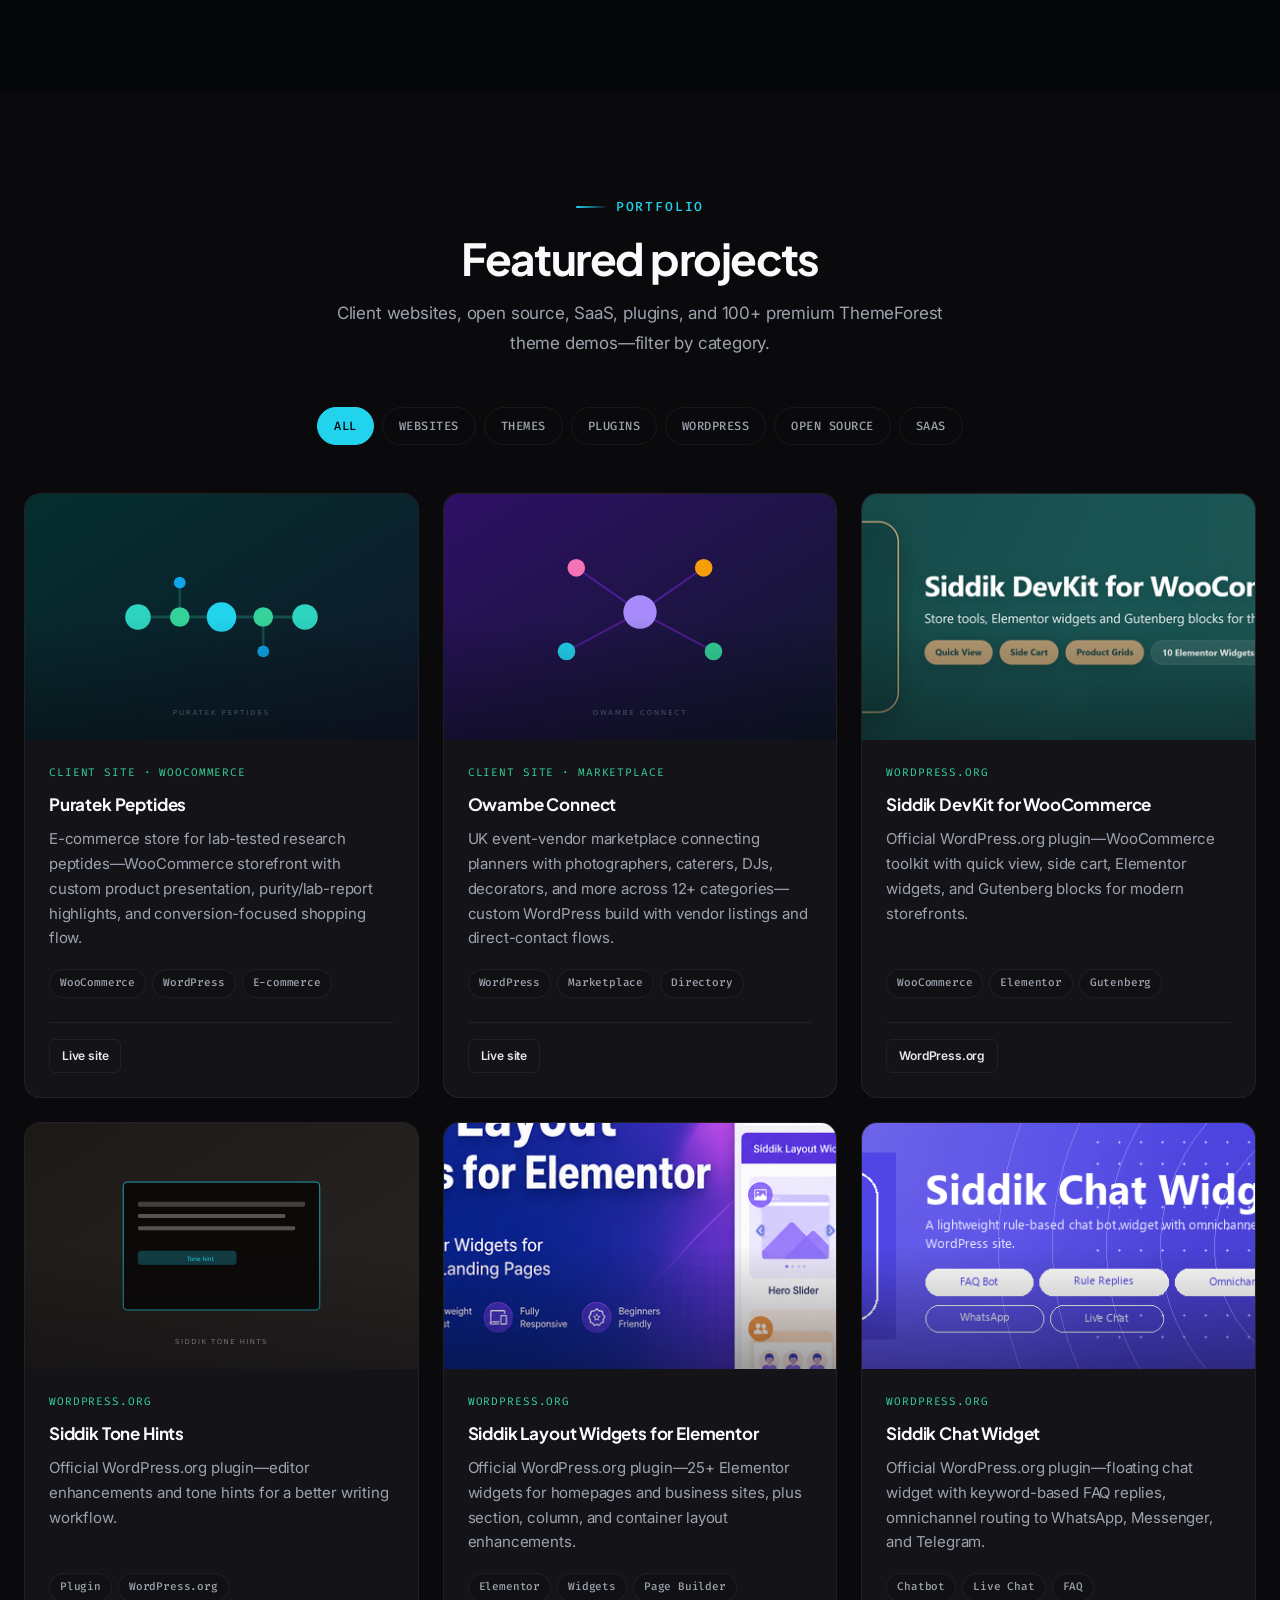
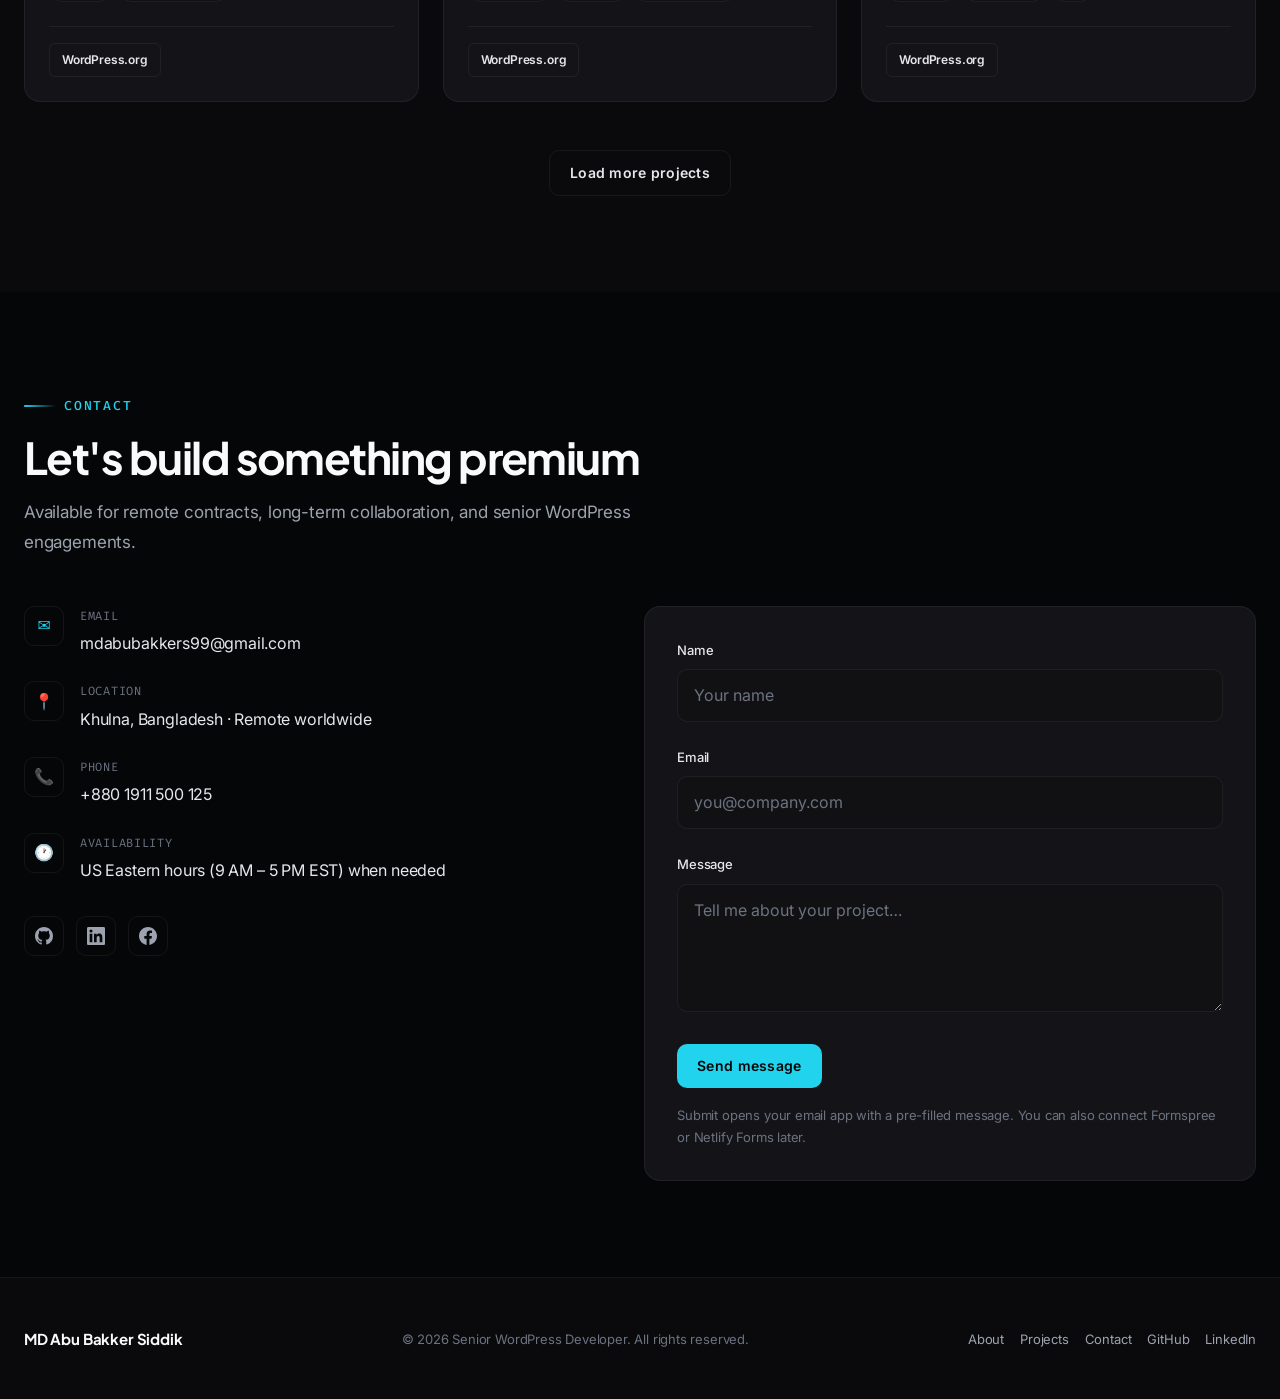
==== commit 44ee2bab: "Add Puratek Peptides and Owambe Connect client sites to projects with Websites filter" ====
--- a/index.html
+++ b/index.html
@@ -395,11 +395,12 @@
         <header class="section-header section-header--center">
           <span class="section-eyebrow">Portfolio</span>
           <h2 class="section-title">Featured projects</h2>
-          <p class="section-desc">Open source, SaaS, plugins, and 100+ premium ThemeForest theme demos—filter by category.</p>
+          <p class="section-desc">Client websites, open source, SaaS, plugins, and 100+ premium ThemeForest theme demos—filter by category.</p>
         </header>
 
         <div class="filter-tabs" role="tablist" aria-label="Filter projects">
           <button type="button" class="filter-tabs__btn is-active" data-filter="all" role="tab" aria-selected="true">All</button>
+          <button type="button" class="filter-tabs__btn" data-filter="websites" role="tab" aria-selected="false">Websites</button>
           <button type="button" class="filter-tabs__btn" data-filter="themes" role="tab" aria-selected="false">Themes</button>
           <button type="button" class="filter-tabs__btn" data-filter="plugins" role="tab" aria-selected="false">Plugins</button>
           <button type="button" class="filter-tabs__btn" data-filter="wordpress" role="tab" aria-selected="false">WordPress</button>
@@ -408,6 +409,44 @@
         </div>
 
         <div class="projects-grid" id="projects-grid">
+          <article class="project-card" data-category="websites wordpress plugins">
+            <div class="project-card__thumb">
+              <img src="assets/images/projects/puratek-peptides.svg" alt="Puratek Peptides — WooCommerce research peptides store" loading="lazy" width="640" height="400">
+            </div>
+            <div class="project-card__body">
+              <span class="project-card__category">Client Site · WooCommerce</span>
+              <h3 class="project-card__title">Puratek Peptides</h3>
+              <p class="project-card__desc">E-commerce store for lab-tested research peptides—WooCommerce storefront with custom product presentation, purity/lab-report highlights, and conversion-focused shopping flow.</p>
+              <ul class="project-card__tags">
+                <li><span class="tag">WooCommerce</span></li>
+                <li><span class="tag">WordPress</span></li>
+                <li><span class="tag">E-commerce</span></li>
+              </ul>
+              <div class="project-card__actions">
+                <a href="https://puratekpeptides.com/" class="project-card__link project-card__link--primary" target="_blank" rel="noopener noreferrer">Live site</a>
+              </div>
+            </div>
+          </article>
+
+          <article class="project-card" data-category="websites wordpress plugins">
+            <div class="project-card__thumb">
+              <img src="assets/images/projects/owambe-connect.svg" alt="Owambe Connect — event vendor marketplace website" loading="lazy" width="640" height="400">
+            </div>
+            <div class="project-card__body">
+              <span class="project-card__category">Client Site · Marketplace</span>
+              <h3 class="project-card__title">Owambe Connect</h3>
+              <p class="project-card__desc">UK event-vendor marketplace connecting planners with photographers, caterers, DJs, decorators, and more across 12+ categories—custom WordPress build with vendor listings and direct-contact flows.</p>
+              <ul class="project-card__tags">
+                <li><span class="tag">WordPress</span></li>
+                <li><span class="tag">Marketplace</span></li>
+                <li><span class="tag">Directory</span></li>
+              </ul>
+              <div class="project-card__actions">
+                <a href="https://owambeconnect.com/" class="project-card__link project-card__link--primary" target="_blank" rel="noopener noreferrer">Live site</a>
+              </div>
+            </div>
+          </article>
+
           <article class="project-card" data-category="wordpress opensource plugins">
             <div class="project-card__thumb">
               <img src="assets/images/projects/siddik-devkit-woocommerce.png" alt="Siddik DevKit for WooCommerce WordPress plugin" loading="lazy" width="640" height="400">
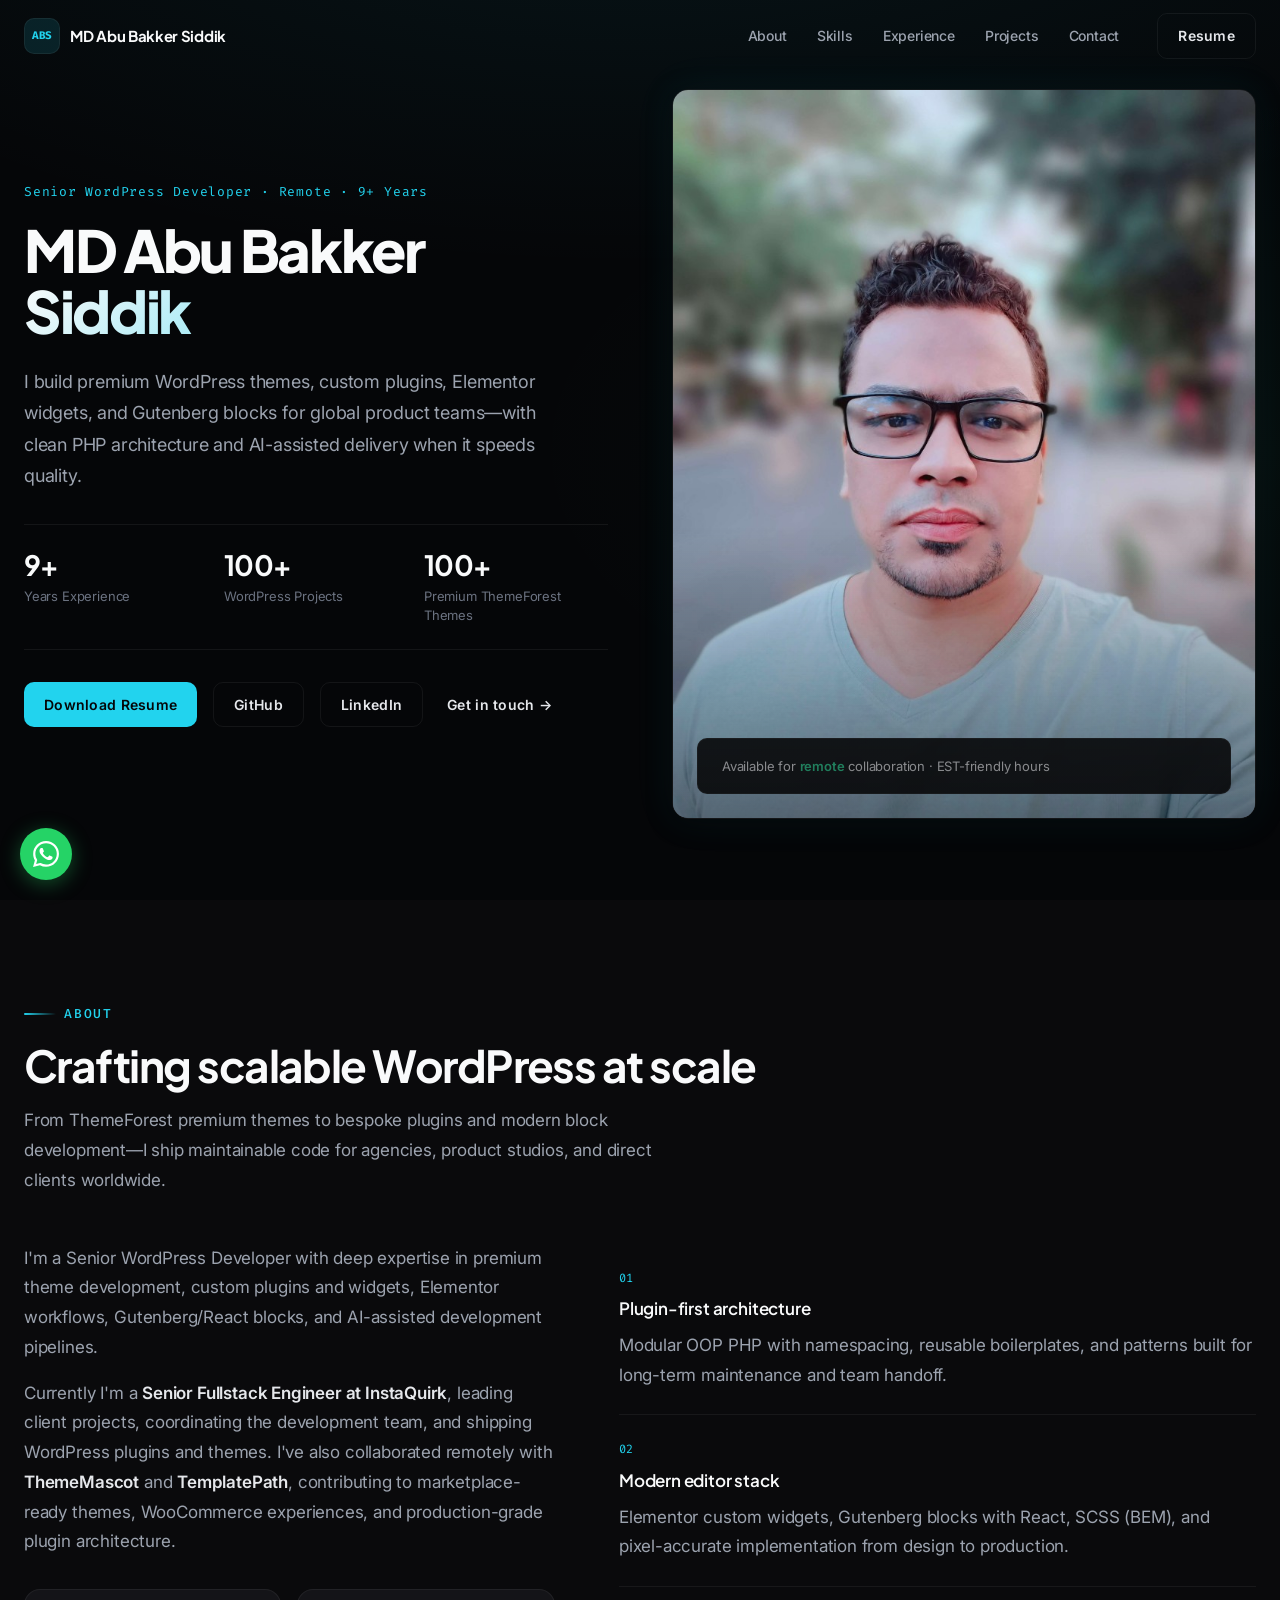
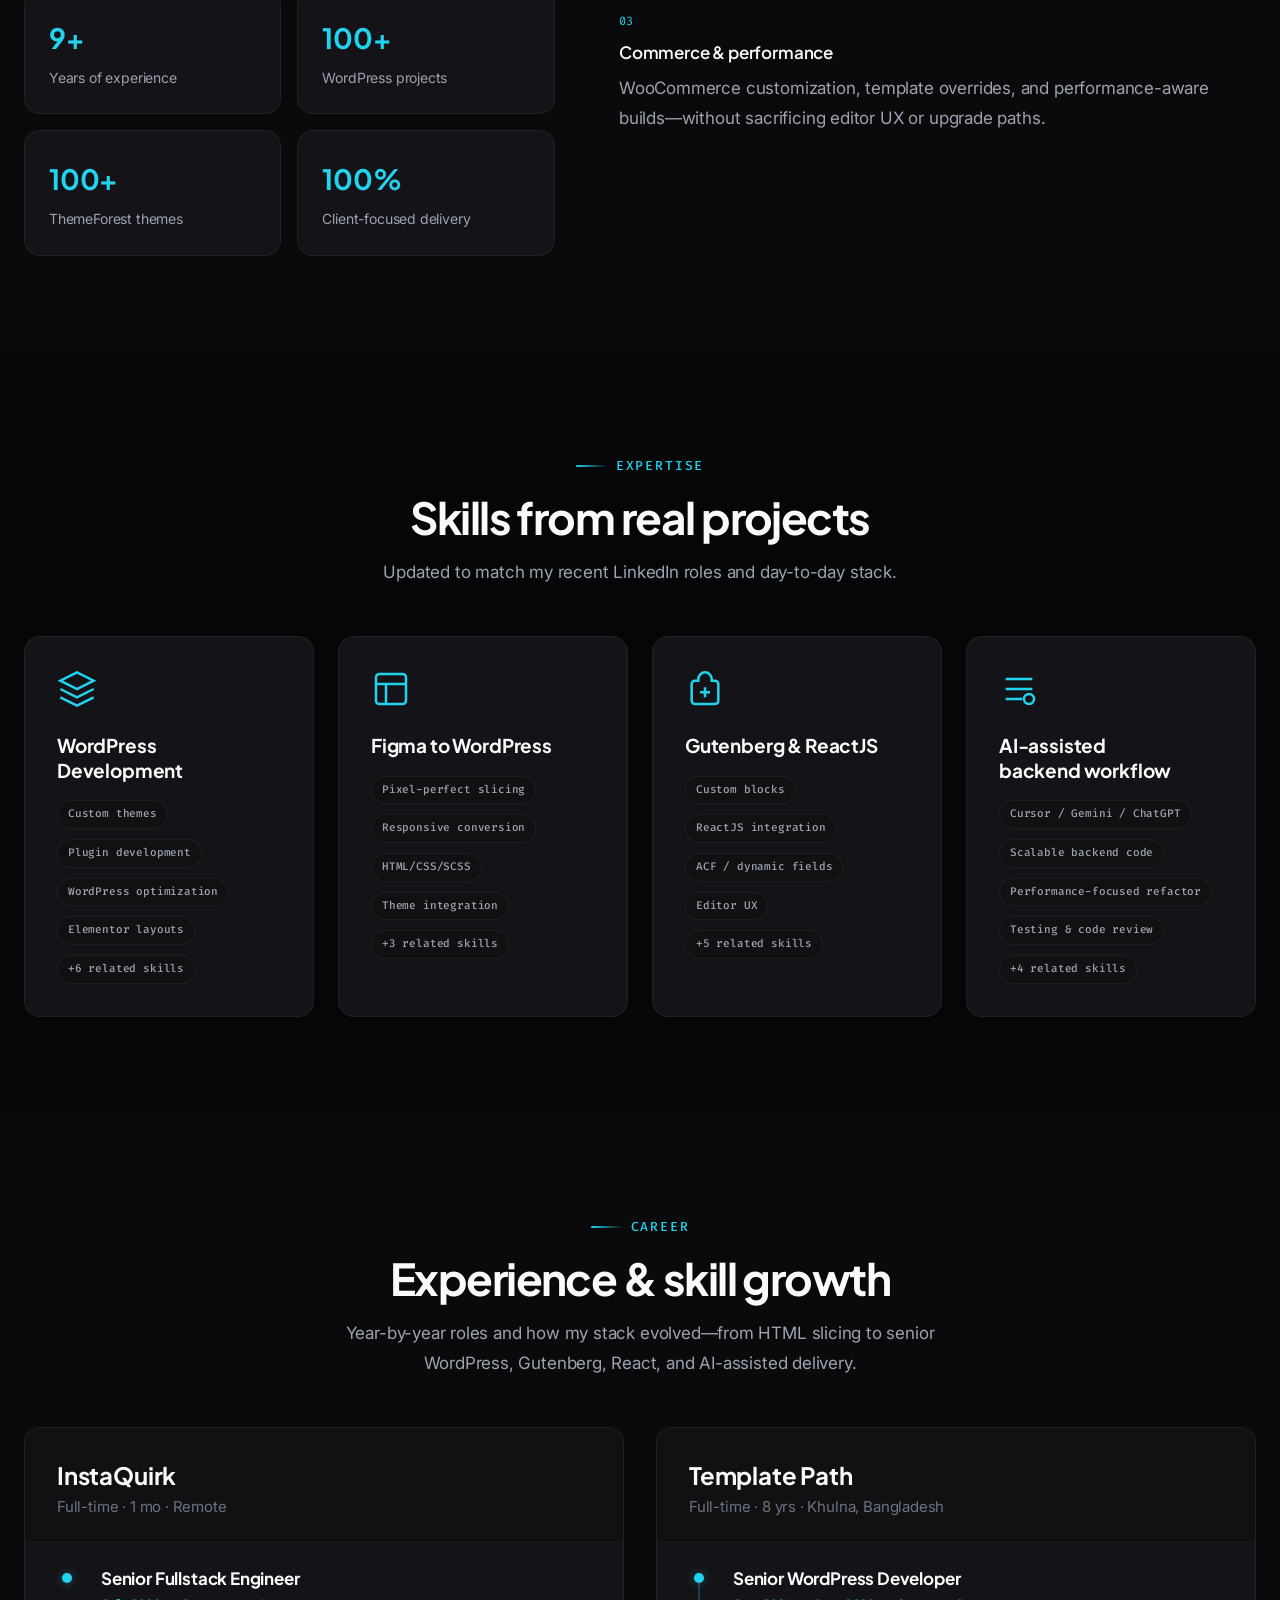
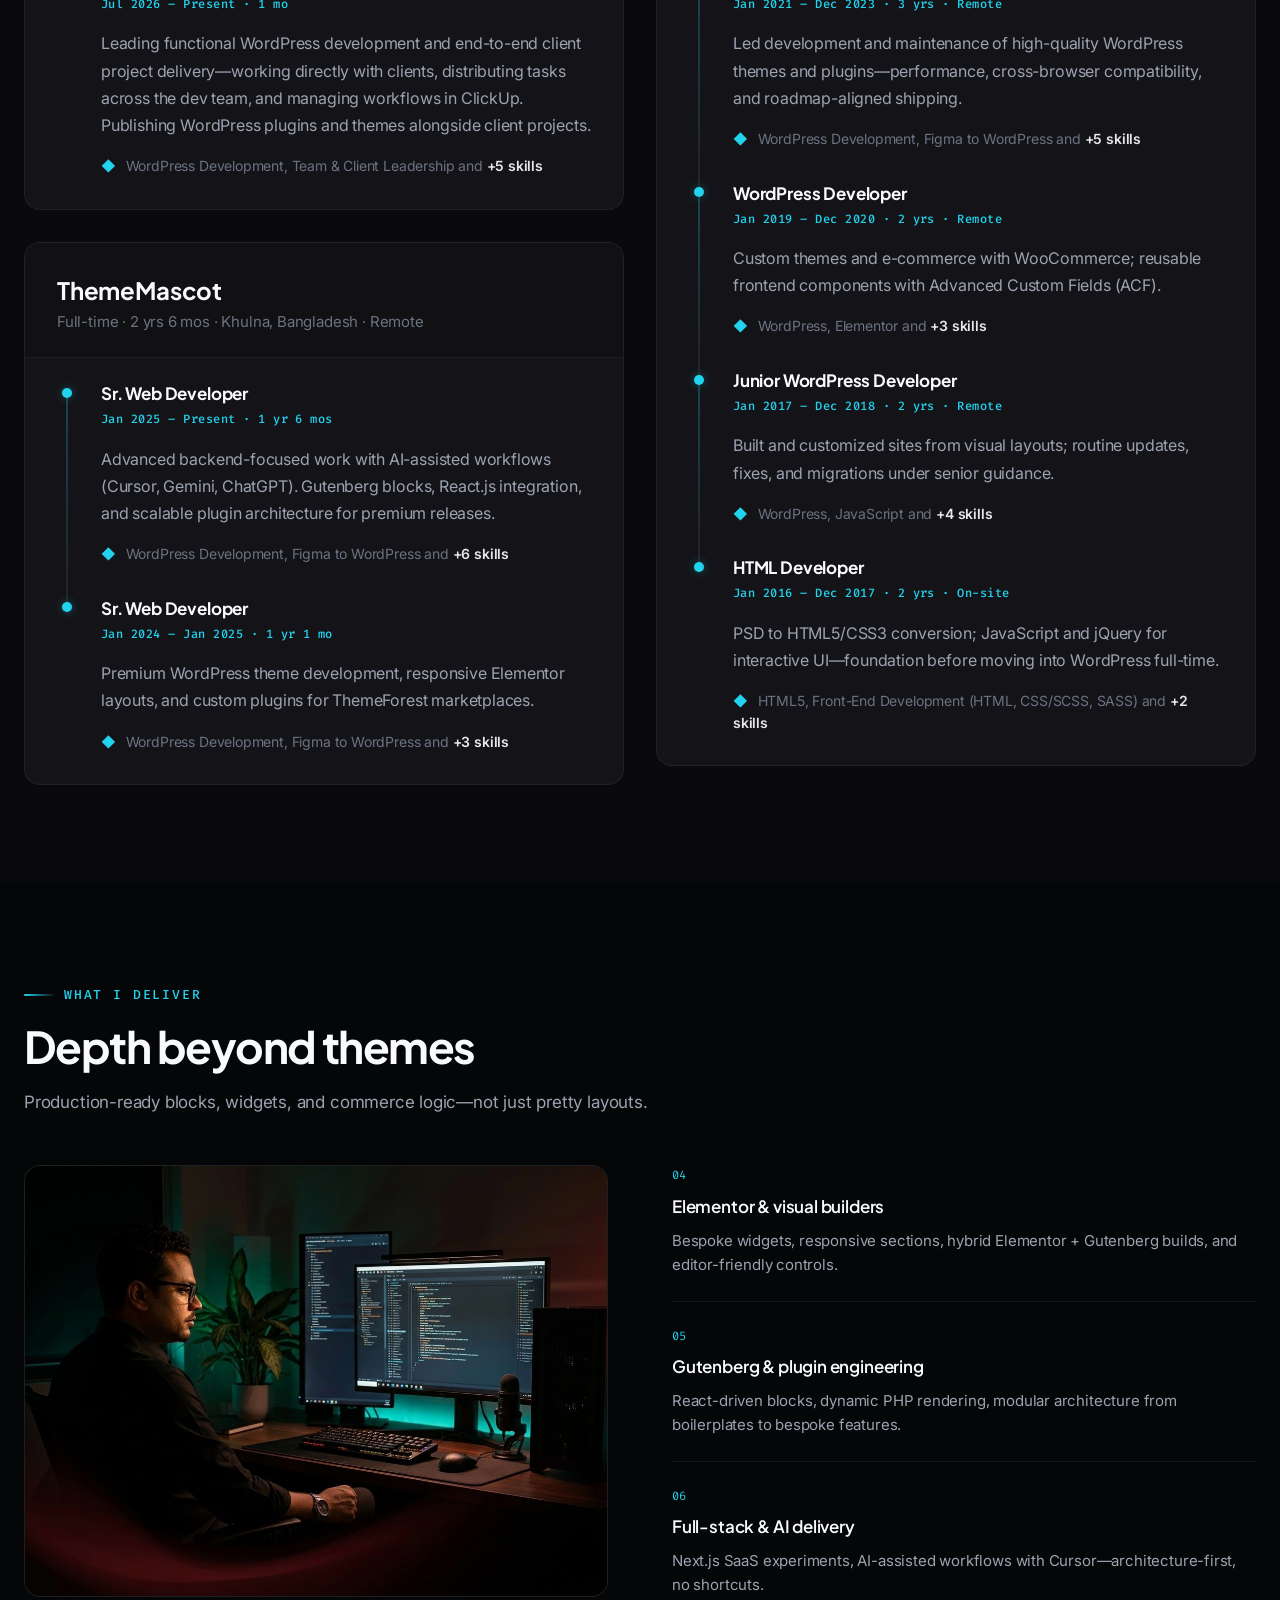
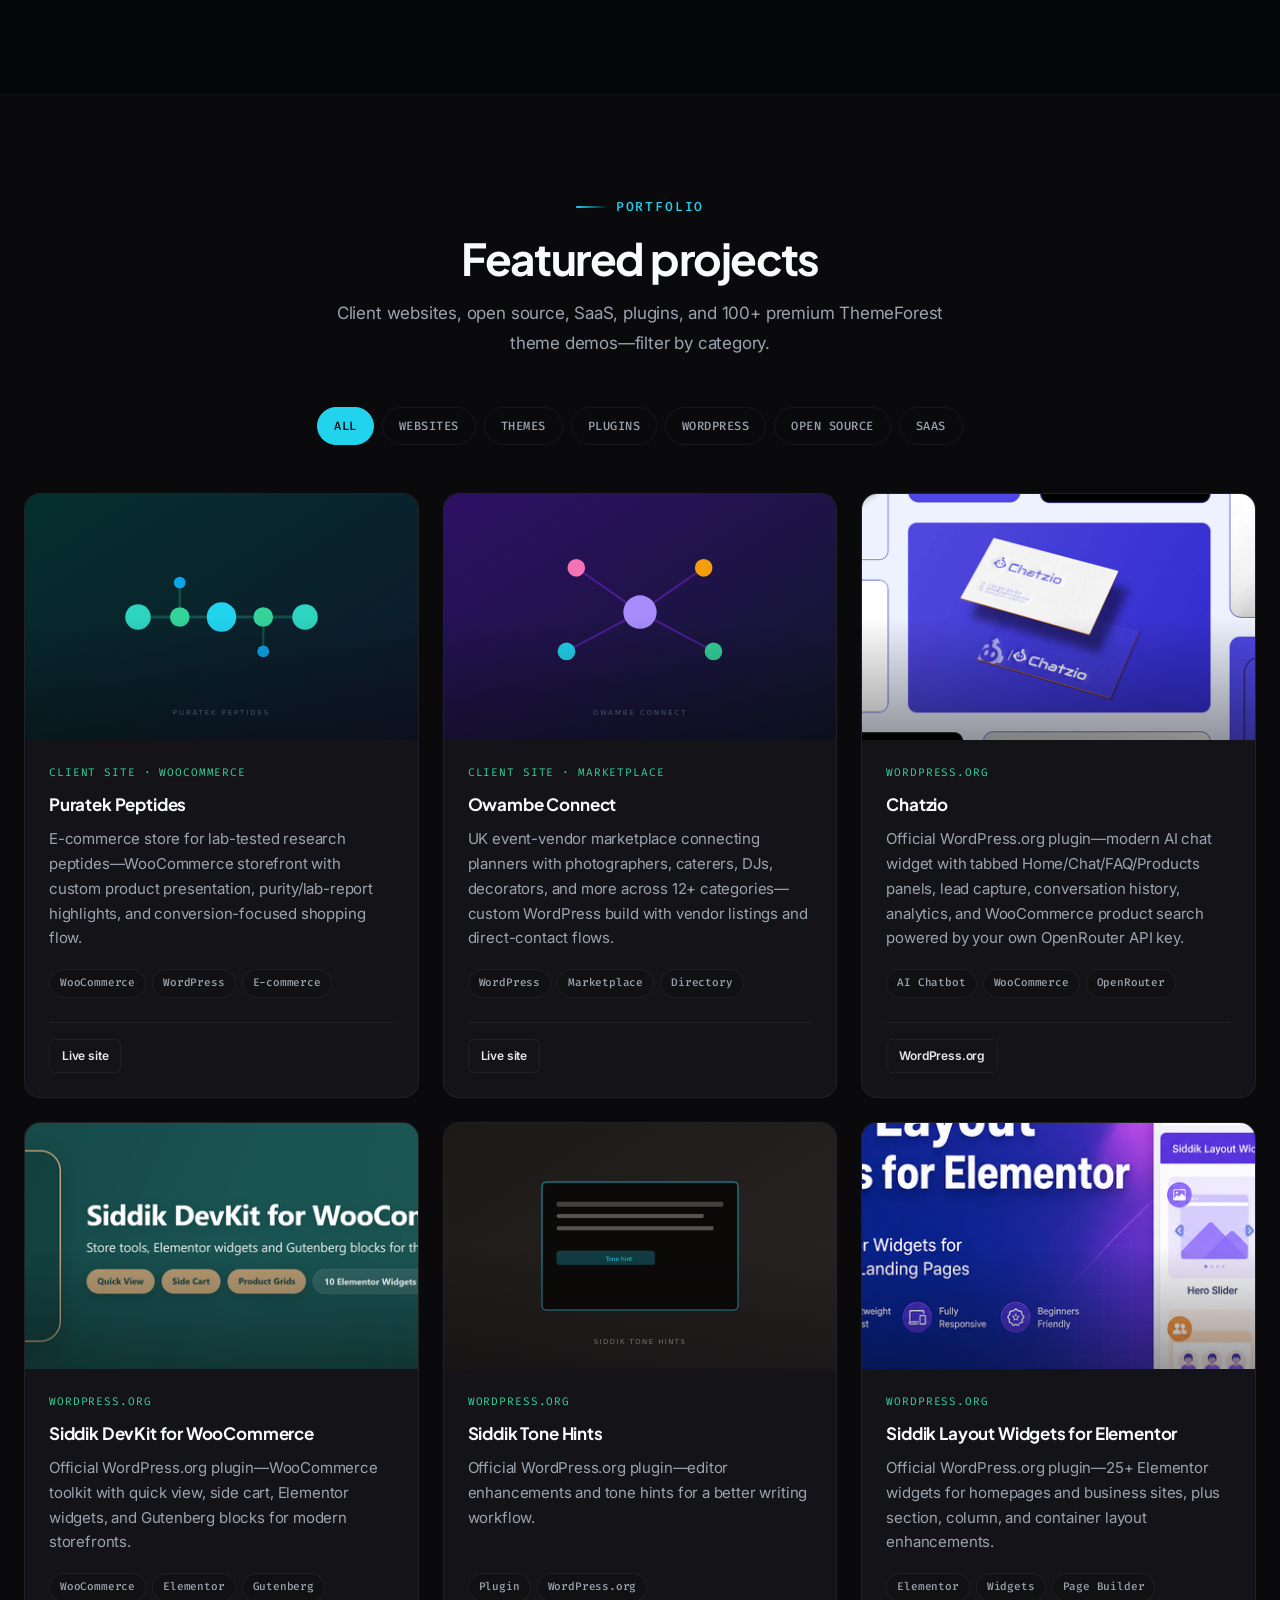
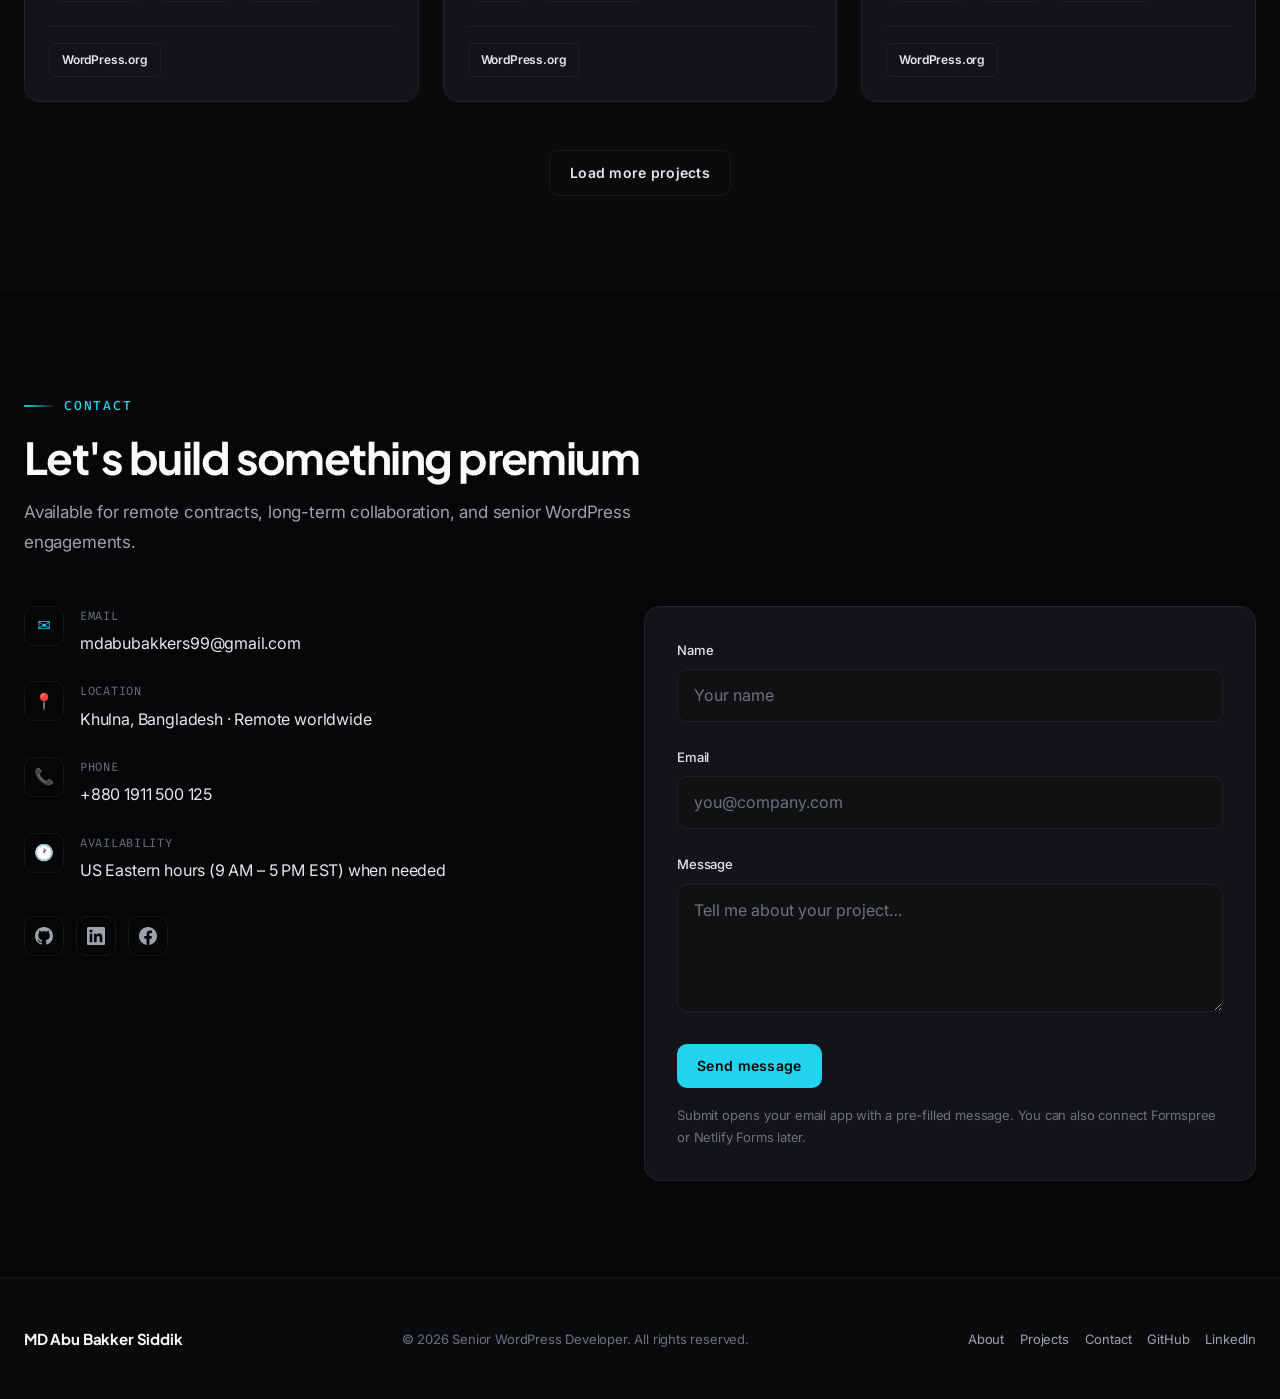
==== commit f10f617e: "Add Chatzio WordPress.org plugin to projects" ====
--- a/index.html
+++ b/index.html
@@ -449,6 +449,25 @@
 
           <article class="project-card" data-category="wordpress opensource plugins">
             <div class="project-card__thumb">
+              <img src="assets/images/projects/chatzio.png" alt="Chatzio — AI chat widget WordPress plugin" loading="lazy" width="640" height="400">
+            </div>
+            <div class="project-card__body">
+              <span class="project-card__category">WordPress.org</span>
+              <h3 class="project-card__title">Chatzio</h3>
+              <p class="project-card__desc">Official WordPress.org plugin—modern AI chat widget with tabbed Home/Chat/FAQ/Products panels, lead capture, conversation history, analytics, and WooCommerce product search powered by your own OpenRouter API key.</p>
+              <ul class="project-card__tags">
+                <li><span class="tag">AI Chatbot</span></li>
+                <li><span class="tag">WooCommerce</span></li>
+                <li><span class="tag">OpenRouter</span></li>
+              </ul>
+              <div class="project-card__actions">
+                <a href="https://wordpress.org/plugins/chatzio/#description" class="project-card__link project-card__link--primary" target="_blank" rel="noopener noreferrer">WordPress.org</a>
+              </div>
+            </div>
+          </article>
+
+          <article class="project-card" data-category="wordpress opensource plugins">
+            <div class="project-card__thumb">
               <img src="assets/images/projects/siddik-devkit-woocommerce.png" alt="Siddik DevKit for WooCommerce WordPress plugin" loading="lazy" width="640" height="400">
             </div>
             <div class="project-card__body">
